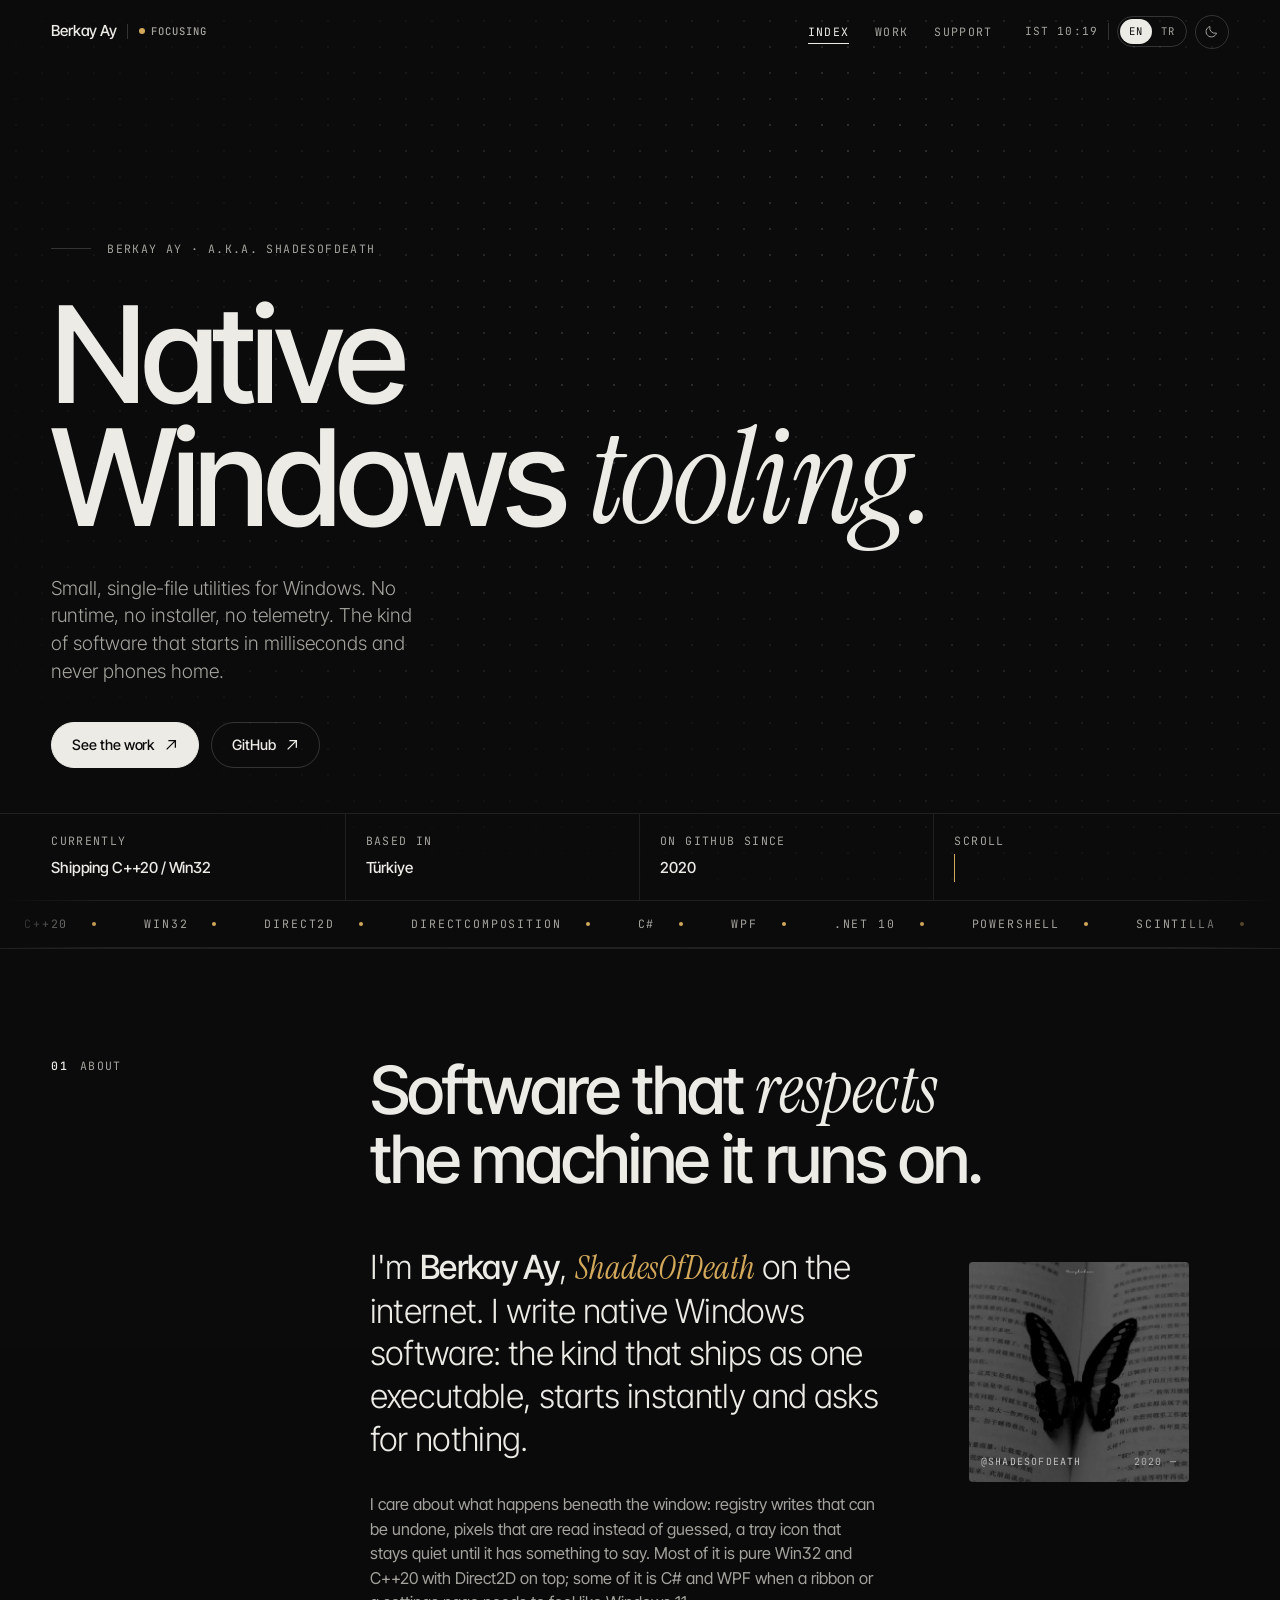
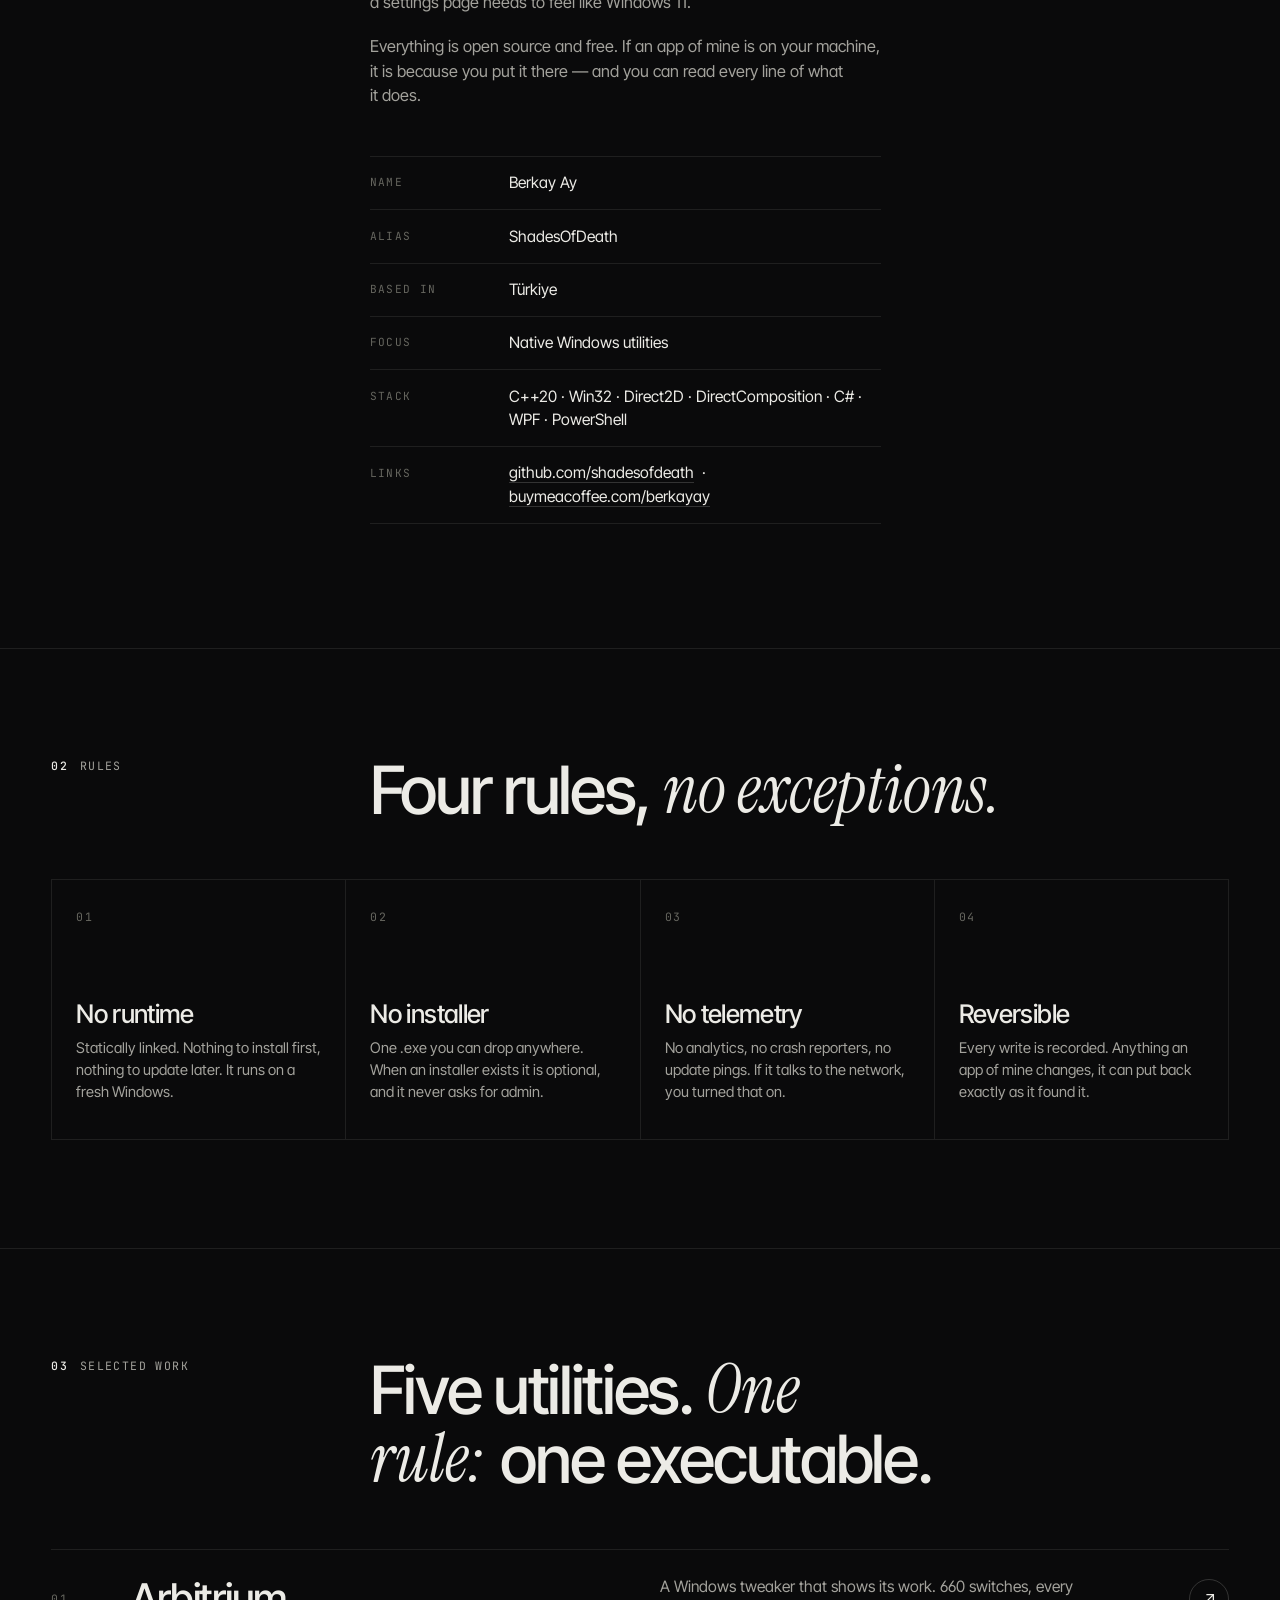
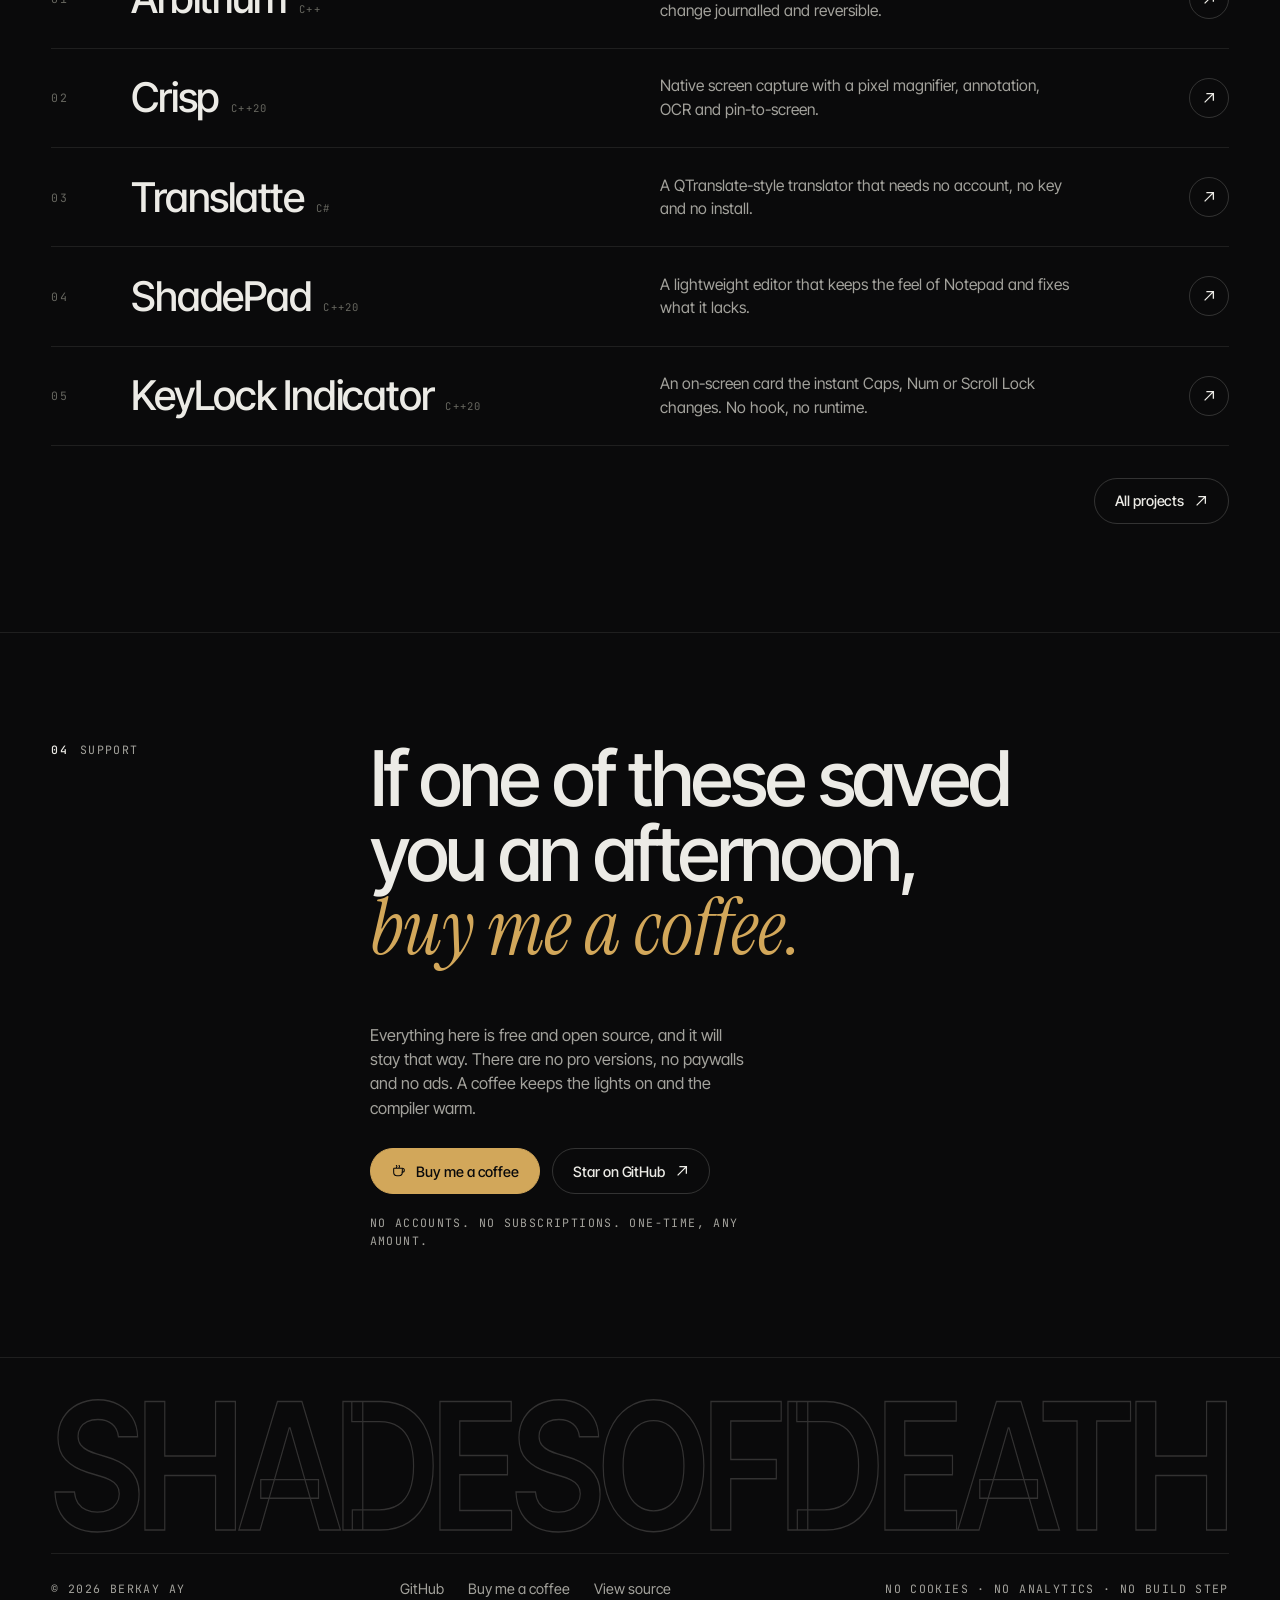
==== index.html @ 7066e46d "Add personal portfolio site Static, dependency-free site for Berkay Ay (ShadesOfDeath): landing page" ====
<!doctype html>
<html lang="en">
<head>
  <meta charset="utf-8">
  <meta name="viewport" content="width=device-width, initial-scale=1">
  <title>Berkay Ay — Native Windows tooling</title>
  <meta name="description" content="Berkay Ay (ShadesOfDeath) builds small, single-file native Windows utilities. No runtime, no installer, no telemetry.">
  <meta name="author" content="Berkay Ay">
  <meta name="theme-color" content="#0a0a0b">
  <meta property="og:type" content="website">
  <meta property="og:title" content="Berkay Ay — Native Windows tooling">
  <meta property="og:description" content="Small, single-file utilities for Windows. No runtime, no installer, no telemetry.">
  <meta property="og:image" content="assets/img/berkay.webp">
  <link rel="icon" href="assets/favicon.svg" type="image/svg+xml">
  <script>
    (function () {
      try {
        var t = localStorage.getItem("theme"); if (t) document.documentElement.setAttribute("data-theme", t);
        var l = localStorage.getItem("lang");
        if (!l) l = ((navigator.language || "").toLowerCase().indexOf("tr") === 0) ? "tr" : "en";
        document.documentElement.lang = l;
      } catch (e) {}
    })();
  </script>
  <link rel="preconnect" href="https://fonts.googleapis.com">
  <link rel="preconnect" href="https://fonts.gstatic.com" crossorigin>
  <link href="https://fonts.googleapis.com/css2?family=Inter+Tight:wght@300;400;500;600&family=Instrument+Serif:ital@0;1&family=JetBrains+Mono:wght@400;500&display=swap" rel="stylesheet">
  <link rel="stylesheet" href="assets/css/site.css">
</head>
<body data-page="index">
  <a class="skip" href="#main">Skip to content</a>

  <div class="cursor" id="cursor" aria-hidden="true"><span class="cursor__ring"><i></i></span><span class="cursor__dot"><i></i></span></div>

  <header class="nav">
    <a class="nav__brand" href="index.html" aria-label="Berkay Ay — index">
      <span>Berkay Ay</span>
      <span class="nav__status"><i></i><span data-i18n="nav.status">Focusing</span></span>
    </a>
    <nav class="nav__links" aria-label="Primary">
      <a href="index.html" aria-current="page" data-i18n="nav.index">Index</a>
      <a href="projects.html" data-i18n="nav.work">Work</a>
      <a href="#support" data-i18n="nav.support">Support</a>
    </nav>
    <div class="nav__tools">
      <span class="nav__clock" id="clock" aria-hidden="true">IST --:--</span>
      <div class="seg" role="group" aria-label="Language">
        <button type="button" data-lang="en" aria-pressed="true">EN</button>
        <button type="button" data-lang="tr" aria-pressed="false">TR</button>
      </div>
      <button type="button" class="icon-btn" data-theme-toggle data-i18n-label="nav.theme" aria-label="Toggle theme">
        <svg class="moon" viewBox="0 0 24 24" fill="none" stroke="currentColor" stroke-width="1.6" aria-hidden="true"><path d="M20 14.5A8.5 8.5 0 0 1 9.5 4a8.5 8.5 0 1 0 10.5 10.5Z"/></svg>
        <svg class="sun" viewBox="0 0 24 24" fill="none" stroke="currentColor" stroke-width="1.6" aria-hidden="true"><circle cx="12" cy="12" r="4"/><path d="M12 2v2M12 20v2M2 12h2M20 12h2M4.9 4.9l1.4 1.4M17.7 17.7l1.4 1.4M4.9 19.1l1.4-1.4M17.7 6.3l1.4-1.4"/></svg>
      </button>
      <button type="button" class="nav__burger" aria-expanded="false" aria-controls="menu" data-i18n-label="nav.menu" aria-label="Menu"><span></span></button>
    </div>
  </header>

  <div class="menu" id="menu">
    <a href="index.html"><small>01</small><span data-i18n="nav.index">Index</span></a>
    <a href="projects.html"><small>02</small><span data-i18n="nav.work">Work</span></a>
    <a href="#support"><small>03</small><span data-i18n="nav.support">Support</span></a>
    <div class="menu__foot">
      <a href="https://github.com/shadesofdeath" target="_blank" rel="noopener" data-i18n="menu.github">GitHub ↗</a>
      <a href="https://buymeacoffee.com/berkayay" target="_blank" rel="noopener" data-i18n="menu.coffee">Buy me a coffee ↗</a>
    </div>
  </div>

  <main id="main">
    <!-- ============ HERO ============ -->
    <section class="hero">
      <div class="hero__field"><canvas id="field"></canvas></div>
      <div class="hero__body container">
        <p class="hero__kicker mono reveal" data-i18n="hero.kicker">Berkay Ay · a.k.a. ShadesOfDeath</p>
        <h1 data-split data-i18n="hero.title">Native Windows <em>tooling.</em></h1>
        <p class="hero__sub reveal" style="--d:.35s" data-i18n="hero.sub">Small, single-file utilities for Windows. No runtime, no installer, no telemetry. The kind of software that starts in milliseconds and never phones home.</p>
        <div class="hero__cta reveal" style="--d:.5s">
          <a class="btn btn--solid" href="projects.html"><span data-i18n="hero.cta.work">See the work</span><svg viewBox="0 0 16 16" fill="none" stroke="currentColor" stroke-width="1.5" aria-hidden="true"><path d="M3 13 13 3M5 3h8v8"/></svg></a>
          <a class="btn" href="https://github.com/shadesofdeath" target="_blank" rel="noopener"><span data-i18n="hero.cta.github">GitHub</span><svg viewBox="0 0 16 16" fill="none" stroke="currentColor" stroke-width="1.5" aria-hidden="true"><path d="M3 13 13 3M5 3h8v8"/></svg></a>
        </div>
      </div>
      <div class="hero__foot container reveal" style="--d:.7s">
        <div><span class="mono" data-i18n="hero.foot.1.k">Currently</span><strong data-i18n="hero.foot.1.v">Shipping C++20 / Win32</strong></div>
        <div><span class="mono" data-i18n="hero.foot.2.k">Based in</span><strong data-i18n="hero.foot.2.v">Türkiye</strong></div>
        <div><span class="mono" data-i18n="hero.foot.3.k">On GitHub since</span><strong data-i18n="hero.foot.3.v">2020</strong></div>
        <div><span class="mono" data-i18n="hero.foot.4.k">Scroll</span><span class="hero__scroll"><i></i></span></div>
      </div>
    </section>

    <!-- ============ MARQUEE ============ -->
    <div class="marquee" aria-hidden="true">
      <div class="marquee__track">
        <span>C++20</span><span>Win32</span><span>Direct2D</span><span>DirectComposition</span><span>C#</span><span>WPF</span><span>.NET 10</span><span>PowerShell</span><span>Scintilla</span><span>Qt 6</span><span>Single .exe</span><span>No telemetry</span>
        <span>C++20</span><span>Win32</span><span>Direct2D</span><span>DirectComposition</span><span>C#</span><span>WPF</span><span>.NET 10</span><span>PowerShell</span><span>Scintilla</span><span>Qt 6</span><span>Single .exe</span><span>No telemetry</span>
      </div>
    </div>

    <!-- ============ ABOUT ============ -->
    <section class="section container" id="about">
      <div class="section__head">
        <p class="section__index mono reveal"><b>01</b> <span data-i18n="about.index">About</span></p>
        <h2 class="section__title" data-split data-i18n="about.title">Software that <em>respects</em> the machine it runs on.</h2>
      </div>
      <div class="grid">
        <div class="sticky"></div>
        <div class="about__body">
          <div class="about__text">
            <p class="lede reveal" data-i18n="about.lede">I'm <strong>Berkay Ay</strong>, <em>ShadesOfDeath</em> on the internet. I write native Windows software: the kind that ships as one executable, starts instantly and asks for nothing.</p>
            <p class="reveal" style="--d:.1s" data-i18n="about.p1">I care about what happens beneath the window: registry writes that can be undone, pixels that are read instead of guessed, a tray icon that stays quiet until it has something to say. Most of it is pure Win32 and C++20 with Direct2D on top; some of it is C# and WPF when a ribbon or a settings page needs to feel like Windows 11.</p>
            <p class="reveal" style="--d:.2s" data-i18n="about.p2">Everything is open source and free. If an app of mine is on your machine, it is because you put it there — and you can read every line of what it does.</p>
            <dl class="spec reveal" style="--d:.3s">
              <div><dt data-i18n="spec.name">Name</dt><dd>Berkay Ay</dd></div>
              <div><dt data-i18n="spec.alias">Alias</dt><dd>ShadesOfDeath</dd></div>
              <div><dt data-i18n="spec.base">Based in</dt><dd data-i18n="spec.base.v">Türkiye</dd></div>
              <div><dt data-i18n="spec.focus">Focus</dt><dd data-i18n="spec.focus.v">Native Windows utilities</dd></div>
              <div><dt data-i18n="spec.stack">Stack</dt><dd data-i18n="spec.stack.v">C++20 · Win32 · Direct2D · DirectComposition · C# · WPF · PowerShell</dd></div>
              <div><dt data-i18n="spec.links">Links</dt><dd><a href="https://github.com/shadesofdeath" target="_blank" rel="noopener">github.com/shadesofdeath</a> &nbsp;·&nbsp; <a href="https://buymeacoffee.com/berkayay" target="_blank" rel="noopener">buymeacoffee.com/berkayay</a></dd></div>
            </dl>
          </div>
          <figure class="portrait reveal" style="--d:.15s">
            <img src="assets/img/berkay.webp" alt="Berkay Ay" width="460" height="460" loading="lazy" decoding="async">
            <figcaption><span data-i18n="about.caption">@shadesofdeath</span><span>2020 —</span></figcaption>
          </figure>
        </div>
      </div>
    </section>

    <!-- ============ RULES ============ -->
    <section class="section container" id="rules">
      <div class="section__head">
        <p class="section__index mono reveal"><b>02</b> <span data-i18n="rules.index">Rules</span></p>
        <h2 class="section__title" data-split data-i18n="rules.title">Four rules, <em>no exceptions.</em></h2>
      </div>
      <div class="rules">
        <div class="rule reveal" style="--d:0s"><span class="rule__n">01</span><div><h3 data-i18n="rules.1.h">No runtime</h3><p data-i18n="rules.1.p">Statically linked. Nothing to install first, nothing to update later. It runs on a fresh Windows.</p></div></div>
        <div class="rule reveal" style="--d:.08s"><span class="rule__n">02</span><div><h3 data-i18n="rules.2.h">No installer</h3><p data-i18n="rules.2.p">One .exe you can drop anywhere. When an installer exists it is optional, and it never asks for admin.</p></div></div>
        <div class="rule reveal" style="--d:.16s"><span class="rule__n">03</span><div><h3 data-i18n="rules.3.h">No telemetry</h3><p data-i18n="rules.3.p">No analytics, no crash reporters, no update pings. If it talks to the network, you turned that on.</p></div></div>
        <div class="rule reveal" style="--d:.24s"><span class="rule__n">04</span><div><h3 data-i18n="rules.4.h">Reversible</h3><p data-i18n="rules.4.p">Every write is recorded. Anything an app of mine changes, it can put back exactly as it found it.</p></div></div>
      </div>
    </section>

    <!-- ============ WORK ============ -->
    <section class="section container" id="work">
      <div class="section__head">
        <p class="section__index mono reveal"><b>03</b> <span data-i18n="work.index">Selected work</span></p>
        <h2 class="section__title" data-split data-i18n="work.title">Five utilities. <em>One rule:</em> one executable.</h2>
      </div>
      <div class="work-list" id="work-list">
        <noscript>
          <a class="work-row" href="https://github.com/shadesofdeath/Arbitrium"><span class="work-row__n">01</span><span class="work-row__name">Arbitrium</span><span class="work-row__desc">A Windows tweaker that shows its work.</span></a>
          <a class="work-row" href="https://github.com/shadesofdeath/Crisp"><span class="work-row__n">02</span><span class="work-row__name">Crisp</span><span class="work-row__desc">Native screen capture with annotation and OCR.</span></a>
          <a class="work-row" href="https://github.com/shadesofdeath/Translatte"><span class="work-row__n">03</span><span class="work-row__name">Translatte</span><span class="work-row__desc">Translate anything, no API keys.</span></a>
          <a class="work-row" href="https://github.com/shadesofdeath/ShadePad"><span class="work-row__n">04</span><span class="work-row__name">ShadePad</span><span class="work-row__desc">Notepad, with the gaps filled in.</span></a>
          <a class="work-row" href="https://github.com/shadesofdeath/KeyLockIndicator"><span class="work-row__n">05</span><span class="work-row__name">KeyLock Indicator</span><span class="work-row__desc">Know your lock keys without looking down.</span></a>
        </noscript>
      </div>
      <div class="work-list__foot reveal">
        <a class="btn" href="projects.html"><span data-i18n="work.all">All projects</span><svg viewBox="0 0 16 16" fill="none" stroke="currentColor" stroke-width="1.5" aria-hidden="true"><path d="M3 13 13 3M5 3h8v8"/></svg></a>
      </div>
    </section>

    <!-- ============ SUPPORT ============ -->
    <section class="section container support" id="support">
      <div class="section__head">
        <p class="section__index mono reveal"><b>04</b> <span data-i18n="support.index">Support</span></p>
        <h2 class="support__title" data-split data-i18n="support.title">If one of these saved you an afternoon, <em>buy me a coffee.</em></h2>
      </div>
      <div class="grid">
        <div class="sticky"></div>
        <div class="support__body">
          <div>
            <p class="support__text reveal" data-i18n="support.text">Everything here is free and open source, and it will stay that way. There are no pro versions, no paywalls and no ads. A coffee keeps the lights on and the compiler warm.</p>
            <div class="support__cta reveal" style="--d:.1s">
              <a class="btn btn--accent" href="https://buymeacoffee.com/berkayay" target="_blank" rel="noopener">
                <svg viewBox="0 0 24 24" fill="none" stroke="currentColor" stroke-width="1.6" aria-hidden="true" style="width:16px;height:16px"><path d="M4 8h13a3 3 0 0 1 0 6h-1"/><path d="M4 8v6a5 5 0 0 0 5 5h3a5 5 0 0 0 5-5V8"/><path d="M8 3c0 1 .8 1.2.8 2.2S8 6.5 8 7.5M12 3c0 1 .8 1.2.8 2.2S12 6.5 12 7.5"/></svg>
                <span data-i18n="support.cta">Buy me a coffee</span>
              </a>
              <a class="btn" href="https://github.com/shadesofdeath" target="_blank" rel="noopener"><span data-i18n="support.star">Star on GitHub</span><svg viewBox="0 0 16 16" fill="none" stroke="currentColor" stroke-width="1.5" aria-hidden="true"><path d="M3 13 13 3M5 3h8v8"/></svg></a>
            </div>
            <p class="support__note mono reveal" style="--d:.2s" data-i18n="support.note">No accounts. No subscriptions. One-time, any amount.</p>
          </div>
        </div>
      </div>
    </section>
  </main>

  <footer class="footer container">
    <svg class="footer__mark" viewBox="0 0 1000 118" aria-hidden="true" focusable="false"><text x="0" y="112" textLength="1000" lengthAdjust="spacingAndGlyphs">SHADESOFDEATH</text></svg>
    <div class="footer__row">
      <span class="mono" data-i18n="footer.rights">© 2026 Berkay Ay</span>
      <div class="footer__links">
        <a href="https://github.com/shadesofdeath" target="_blank" rel="noopener" data-i18n="footer.github">GitHub</a>
        <a href="https://buymeacoffee.com/berkayay" target="_blank" rel="noopener" data-i18n="footer.coffee">Buy me a coffee</a>
        <a href="https://github.com/shadesofdeath/berkaycloud" target="_blank" rel="noopener" data-i18n="footer.source">View source</a>
      </div>
      <span class="mono" data-i18n="footer.note">No cookies · No analytics · No build step</span>
    </div>
  </footer>

  <script src="assets/js/data.js"></script>
  <script src="assets/js/site.js"></script>
</body>
</html>
---- assets/css/site.css ----
/* ------------------------------------------------------------------
   berkay.cloud — design system
   No framework. No build step. One stylesheet.
   ------------------------------------------------------------------ */

:root {
  --bg: #0a0a0b;
  --bg-2: #101012;
  --bg-3: #161618;
  --ink: #ecebe6;
  --ink-2: #a3a29c;
  --ink-3: #66665f;
  --line: rgba(236, 235, 230, 0.09);
  --line-2: rgba(236, 235, 230, 0.18);
  --accent: #d2a75a;
  --accent-ink: #0a0a0b;
  --glow: rgba(210, 167, 90, 0.16);
  --dot: 236, 235, 230;

  --font-sans: "Inter Tight", "Inter", system-ui, -apple-system, "Segoe UI", sans-serif;
  --font-serif: "Instrument Serif", "Iowan Old Style", Georgia, serif;
  --font-mono: "JetBrains Mono", ui-monospace, "Cascadia Mono", "SF Mono", Menlo, monospace;

  --gutter: clamp(1.25rem, 4vw, 4.5rem);
  --max: 1680px;
  --nav-h: 64px;

  --ease-out: cubic-bezier(0.16, 1, 0.3, 1);
  --ease-in-out: cubic-bezier(0.65, 0, 0.35, 1);
  --dur: 0.9s;

  color-scheme: dark;
}

html[data-theme="light"] {
  --bg: #f1efe9;
  --bg-2: #e9e6df;
  --bg-3: #dfdbd2;
  --ink: #141413;
  --ink-2: #5d5c57;
  --ink-3: #8f8e87;
  --line: rgba(20, 20, 19, 0.1);
  --line-2: rgba(20, 20, 19, 0.22);
  --accent: #a6782a;
  --accent-ink: #f1efe9;
  --glow: rgba(166, 120, 42, 0.14);
  --dot: 20, 20, 19;
  color-scheme: light;
}

/* ---------- reset ---------- */
*, *::before, *::after { box-sizing: border-box; }
html { -webkit-text-size-adjust: 100%; scroll-behavior: smooth; }
body {
  margin: 0;
  background: var(--bg);
  color: var(--ink);
  font-family: var(--font-sans);
  font-size: 1rem;
  line-height: 1.5;
  font-feature-settings: "ss01", "cv11";
  -webkit-font-smoothing: antialiased;
  -moz-osx-font-smoothing: grayscale;
  overflow-x: hidden;
  transition: background-color .5s var(--ease-out), color .5s var(--ease-out);
}
img, svg, canvas { display: block; max-width: 100%; }
a { color: inherit; text-decoration: none; }
button { font: inherit; color: inherit; background: none; border: 0; padding: 0; cursor: pointer; }
h1, h2, h3, p { margin: 0; }
ul { margin: 0; padding: 0; list-style: none; }
em { font-family: var(--font-serif); font-style: italic; font-weight: 400; letter-spacing: 0; }
::selection { background: var(--accent); color: var(--accent-ink); }

:focus-visible { outline: 2px solid var(--accent); outline-offset: 4px; border-radius: 2px; }

.skip {
  position: fixed; top: 8px; left: 8px; z-index: 100;
  padding: .5rem .75rem; background: var(--ink); color: var(--bg);
  transform: translateY(-200%); transition: transform .2s;
  font-family: var(--font-mono); font-size: .75rem;
}
.skip:focus { transform: none; }

/* ---------- utilities ---------- */
.container { padding-inline: var(--gutter); max-width: var(--max); margin-inline: auto; }
.mono {
  font-family: var(--font-mono);
  font-size: .72rem;
  letter-spacing: .12em;
  text-transform: uppercase;
  color: var(--ink-2);
  font-feature-settings: normal;
}
.accent { color: var(--accent); }
.hide { display: none !important; }

/* ---------- grain + cursor + page transition ---------- */
body::after {
  content: "";
  position: fixed; inset: -50%; z-index: 90;
  pointer-events: none;
  background-image: url("data:image/svg+xml,%3Csvg xmlns='http://www.w3.org/2000/svg' width='240' height='240'%3E%3Cfilter id='n'%3E%3CfeTurbulence type='fractalNoise' baseFrequency='.9' numOctaves='2' stitchTiles='stitch'/%3E%3CfeColorMatrix values='0 0 0 0 1 0 0 0 0 1 0 0 0 0 1 0 0 0 .5 0'/%3E%3C/filter%3E%3Crect width='100%25' height='100%25' filter='url(%23n)'/%3E%3C/svg%3E");
  opacity: .045;
  mix-blend-mode: overlay;
  animation: grain 1.2s steps(6) infinite;
}
html[data-theme="light"] body::after { opacity: .07; }
@keyframes grain {
  0% { transform: translate(0, 0); }
  20% { transform: translate(-4%, 3%); }
  40% { transform: translate(3%, -5%); }
  60% { transform: translate(-2%, -2%); }
  80% { transform: translate(5%, 4%); }
  100% { transform: translate(0, 0); }
}

.cursor { display: none; }
@media (pointer: fine) {
  html.has-cursor, html.has-cursor a, html.has-cursor button { cursor: none; }
  .cursor {
    display: block;
    position: fixed; top: 0; left: 0; z-index: 200;
    pointer-events: none;
    will-change: transform;
  }
  .cursor__dot, .cursor__ring { position: absolute; top: 0; left: 0; will-change: transform; }
  .cursor__dot i {
    display: block; width: 6px; height: 6px; margin: -3px 0 0 -3px; border-radius: 50%;
    background: var(--ink);
    transition: transform .25s var(--ease-out), opacity .25s;
  }
  .cursor__ring i {
    display: block; width: 36px; height: 36px; margin: -18px 0 0 -18px; border-radius: 50%;
    border: 1px solid var(--ink);
    opacity: .5;
    transition: transform .35s var(--ease-out), opacity .35s, border-color .35s, background-color .35s;
  }
  html.cursor-link .cursor__ring i {
    transform: scale(1.6);
    opacity: 1; border-color: var(--accent);
    background: var(--glow);
  }
  html.cursor-link .cursor__dot i { transform: scale(0); }
  html.cursor-hidden .cursor__dot i, html.cursor-hidden .cursor__ring i { opacity: 0; }
}

@view-transition { navigation: auto; }
::view-transition-old(root) { animation: vt-out .35s var(--ease-in-out) both; }
::view-transition-new(root) { animation: vt-in .55s var(--ease-out) both; }
@keyframes vt-out { to { opacity: 0; transform: translateY(-8px); } }
@keyframes vt-in { from { opacity: 0; transform: translateY(12px); } }

/* ---------- nav ---------- */
.nav {
  position: fixed; top: 0; left: 0; right: 0; z-index: 80;
  height: var(--nav-h);
  display: flex; align-items: center;
  padding-inline: var(--gutter);
  gap: 1rem;
  transition: background-color .4s, border-color .4s, backdrop-filter .4s;
  border-bottom: 1px solid transparent;
}
.nav.is-scrolled {
  background: color-mix(in srgb, var(--bg) 78%, transparent);
  -webkit-backdrop-filter: blur(14px) saturate(140%);
  backdrop-filter: blur(14px) saturate(140%);
  border-bottom-color: var(--line);
}
.nav__brand {
  display: inline-flex; align-items: center; gap: .65rem;
  font-weight: 500; letter-spacing: -0.01em;
  font-size: .95rem;
}
.nav__status {
  display: inline-flex; align-items: center; gap: .4rem;
  font-family: var(--font-mono); font-size: .66rem; letter-spacing: .1em; text-transform: uppercase;
  color: var(--ink-2);
  padding-left: .65rem; border-left: 1px solid var(--line-2);
}
.nav__status i {
  width: 6px; height: 6px; border-radius: 50%; background: var(--accent);
  box-shadow: 0 0 0 0 var(--glow);
  animation: pulse 2.4s ease-out infinite;
}
@keyframes pulse {
  0% { box-shadow: 0 0 0 0 rgba(210,167,90,.55); }
  70% { box-shadow: 0 0 0 9px rgba(210,167,90,0); }
  100% { box-shadow: 0 0 0 0 rgba(210,167,90,0); }
}
.nav__links {
  margin-left: auto;
  display: flex; gap: 1.6rem;
}
.nav__links a {
  position: relative;
  font-family: var(--font-mono); font-size: .72rem; letter-spacing: .12em; text-transform: uppercase;
  color: var(--ink-2);
  transition: color .3s;
  padding-block: .25rem;
}
.nav__links a::after {
  content: ""; position: absolute; left: 0; right: 100%; bottom: 0;
  height: 1px; background: var(--ink);
  transition: right .5s var(--ease-out);
}
.nav__links a:hover, .nav__links a[aria-current="page"] { color: var(--ink); }
.nav__links a:hover::after, .nav__links a[aria-current="page"]::after { right: 0; }
.nav__tools { display: flex; align-items: center; gap: .5rem; margin-left: 1rem; }
.nav__clock {
  font-family: var(--font-mono); font-size: .7rem; letter-spacing: .1em; color: var(--ink-2);
  font-variant-numeric: tabular-nums;
  padding-right: .65rem; border-right: 1px solid var(--line-2);
  min-width: 8.5ch;
}
.seg {
  display: inline-flex; border: 1px solid var(--line-2); border-radius: 999px; padding: 2px;
}
.seg button {
  font-family: var(--font-mono); font-size: .66rem; letter-spacing: .1em;
  padding: .3rem .55rem; border-radius: 999px; color: var(--ink-2);
  transition: background-color .3s, color .3s;
}
.seg button[aria-pressed="true"] { background: var(--ink); color: var(--bg); }
.icon-btn {
  width: 34px; height: 34px; border-radius: 50%;
  display: grid; place-items: center;
  border: 1px solid var(--line-2); color: var(--ink-2);
  transition: color .3s, border-color .3s, transform .4s var(--ease-out);
}
.icon-btn:hover { color: var(--ink); border-color: var(--ink); transform: rotate(-20deg); }
.icon-btn svg { width: 15px; height: 15px; }
.icon-btn .sun { display: none; }
html[data-theme="light"] .icon-btn .sun { display: block; }
html[data-theme="light"] .icon-btn .moon { display: none; }

.nav__burger { display: none; }

/* mobile menu */
.menu {
  position: fixed; inset: 0; z-index: 85;
  background: var(--bg);
  display: grid; align-content: center;
  padding: var(--gutter);
  gap: 1rem;
  transform: translateY(-100%);
  transition: transform .6s var(--ease-in-out);
}
.menu.is-open { transform: none; }
.menu a {
  font-size: clamp(2.6rem, 11vw, 4.5rem); line-height: 1; letter-spacing: -0.03em; font-weight: 500;
  display: flex; align-items: baseline; gap: 1rem;
  border-bottom: 1px solid var(--line); padding-block: .6rem;
}
.menu a small { font-family: var(--font-mono); font-size: .7rem; letter-spacing: .12em; color: var(--ink-3); }
.menu__foot { margin-top: 2rem; display: flex; gap: 1.5rem; flex-wrap: wrap; }
.menu__foot a { font-size: .9rem; border: 0; padding: 0; }

@media (max-width: 860px) {
  .nav__links, .nav__clock { display: none; }
  .nav__status { display: none; }
  .nav__burger {
    display: grid; place-items: center;
    width: 34px; height: 34px; border-radius: 50%; border: 1px solid var(--line-2);
  }
  .nav__burger span { display: block; width: 14px; height: 1px; background: var(--ink); position: relative; }
  .nav__burger span::before, .nav__burger span::after {
    content: ""; position: absolute; left: 0; width: 100%; height: 1px; background: var(--ink);
    transition: transform .3s;
  }
  .nav__burger span::before { top: -4px; }
  .nav__burger span::after { top: 4px; }
  html.menu-open .nav__burger span { background: transparent; }
  html.menu-open .nav__burger span::before { transform: translateY(4px) rotate(45deg); }
  html.menu-open .nav__burger span::after { transform: translateY(-4px) rotate(-45deg); }
}

/* ---------- hero ---------- */
.hero {
  position: relative;
  min-height: 100svh;
  display: grid;
  grid-template-columns: minmax(0, 1fr);
  grid-template-rows: 1fr auto;
  padding-top: var(--nav-h);
  overflow: hidden;
}
.hero__field {
  position: absolute; inset: 0; z-index: 0;
  pointer-events: none;
  mask-image: radial-gradient(120% 90% at 70% 40%, #000 30%, transparent 75%);
  -webkit-mask-image: radial-gradient(120% 90% at 70% 40%, #000 30%, transparent 75%);
}
.hero__body {
  min-width: 0; width: 100%;
  position: relative; z-index: 1;
  display: grid; align-content: end;
  padding-block: clamp(3rem, 8vh, 6rem) clamp(2rem, 5vh, 3.5rem);
}
.hero__kicker {
  display: flex; align-items: center; gap: 1rem; margin-bottom: clamp(1.5rem, 4vh, 3rem);
}
.hero__kicker::before { content: ""; width: 2.5rem; height: 1px; background: var(--line-2); }
.hero h1 {
  font-size: clamp(3.6rem, 10.5vw, 10.5rem);
  line-height: .92;
  letter-spacing: -0.04em;
  font-weight: 500;
  max-width: 12ch;
  text-wrap: balance;
}
.hero h1 em { font-weight: 400; letter-spacing: -0.02em; }
.hero__sub {
  margin-top: clamp(1.5rem, 3.5vh, 2.5rem);
  max-width: min(34ch, 100%);
  font-size: clamp(1.05rem, 1.5vw, 1.35rem);
  line-height: 1.45;
  color: var(--ink-2);
  font-weight: 300;
  text-wrap: pretty;
}
.hero__cta { margin-top: clamp(1.75rem, 4vh, 3rem); display: flex; gap: .75rem; flex-wrap: wrap; }
.hero__foot {
  min-width: 0; width: 100%;
  position: relative; z-index: 1;
  border-top: 1px solid var(--line);
  display: grid; grid-template-columns: repeat(auto-fit, minmax(160px, 1fr));
  gap: 0;
}
.hero__foot > div {
  padding: 1.1rem 0;
  display: grid; gap: .35rem;
  border-right: 1px solid var(--line);
  padding-inline: 1.25rem;
}
.hero__foot > div:first-child { padding-left: 0; }
.hero__foot > div:last-child { border-right: 0; }
.hero__foot strong { font-weight: 500; font-size: .95rem; letter-spacing: -0.01em; }
.hero__scroll {
  display: inline-flex; align-items: center; gap: .6rem;
}
.hero__scroll i {
  width: 1px; height: 28px; background: var(--ink-2); position: relative; overflow: hidden;
}
.hero__scroll i::after {
  content: ""; position: absolute; inset: 0; background: var(--accent);
  animation: drip 1.8s var(--ease-in-out) infinite;
}
@keyframes drip {
  0% { transform: translateY(-100%); }
  60%, 100% { transform: translateY(100%); }
}

/* buttons */
.btn {
  display: inline-flex; align-items: center; gap: .6rem;
  height: 46px; padding: 0 1.25rem;
  border-radius: 999px;
  border: 1px solid var(--line-2);
  font-size: .9rem; font-weight: 500; letter-spacing: -0.005em;
  position: relative; overflow: hidden; isolation: isolate;
  transition: color .4s var(--ease-out), border-color .4s;
}
.btn::before {
  content: ""; position: absolute; inset: 0; z-index: -1;
  background: var(--ink);
  transform: translateY(101%);
  transition: transform .5s var(--ease-out);
  border-radius: inherit;
}
.btn:hover { color: var(--bg); border-color: var(--ink); }
.btn:hover::before { transform: none; }
.btn svg { width: 14px; height: 14px; transition: transform .4s var(--ease-out); }
.btn:hover svg { transform: translate(2px, -2px); }
.btn--solid { background: var(--ink); color: var(--bg); border-color: var(--ink); }
.btn--solid::before { background: var(--accent); }
.btn--solid:hover { color: var(--accent-ink); border-color: var(--accent); }
.btn--accent { background: var(--accent); color: var(--accent-ink); border-color: var(--accent); }
.btn--accent::before { background: var(--ink); }
.btn--accent:hover { color: var(--bg); border-color: var(--ink); }

/* ---------- marquee ---------- */
.marquee {
  border-block: 1px solid var(--line);
  overflow: hidden;
  padding-block: .9rem;
  -webkit-mask-image: linear-gradient(90deg, transparent, #000 8%, #000 92%, transparent);
  mask-image: linear-gradient(90deg, transparent, #000 8%, #000 92%, transparent);
}
.marquee__track {
  display: flex; gap: 0; width: max-content;
  animation: marquee 48s linear infinite;
}
.marquee:hover .marquee__track { animation-play-state: paused; }
.marquee__track span {
  font-family: var(--font-mono); font-size: .72rem; letter-spacing: .16em; text-transform: uppercase;
  color: var(--ink-2); white-space: nowrap; padding-inline: 1.5rem;
  display: inline-flex; align-items: center; gap: 1.5rem;
}
.marquee__track span::after { content: ""; width: 4px; height: 4px; background: var(--accent); border-radius: 50%; }
@keyframes marquee { to { transform: translateX(-50%); } }

/* ---------- sections ---------- */
.section {
  padding-block: clamp(5rem, 12vh, 9rem);
  border-top: 1px solid var(--line);
}
.section__head {
  display: grid; grid-template-columns: minmax(0, 3fr) minmax(0, 9fr); gap: 2rem;
  margin-bottom: clamp(2.5rem, 6vh, 4.5rem);
}
.section__index { display: flex; align-items: baseline; gap: .75rem; }
.section__index b { font-weight: 500; color: var(--ink); }
.section__title {
  font-size: clamp(2.2rem, 5.2vw, 4.6rem);
  line-height: 1;
  letter-spacing: -0.035em;
  font-weight: 500;
  text-wrap: balance;
}
.section__title em { font-weight: 400; }
.grid { display: grid; grid-template-columns: minmax(0, 3fr) minmax(0, 9fr); gap: 2rem; }
.sticky { position: sticky; top: calc(var(--nav-h) + 1.5rem); align-self: start; }

@media (max-width: 860px) {
  .section__head, .grid { grid-template-columns: 1fr; gap: 1.25rem; }
  .sticky { position: static; }
}

/* about */
.lede {
  font-size: clamp(1.45rem, 2.6vw, 2.35rem);
  line-height: 1.28;
  letter-spacing: -0.02em;
  font-weight: 300;
  max-width: 28ch;
  text-wrap: pretty;
}
.lede strong { font-weight: 500; }
.lede em { color: var(--accent); }
.about__body { display: grid; grid-template-columns: minmax(0, 1fr) minmax(220px, 300px); gap: 3rem; align-items: start; }
.about__text p + p { margin-top: 1.25rem; }
.about__text > p:not(.lede) { color: var(--ink-2); max-width: 58ch; font-size: 1.02rem; text-wrap: pretty; }
.about__text .lede { margin-bottom: 2rem; }
.portrait {
  position: relative; aspect-ratio: 1; overflow: hidden; border-radius: 4px;
  background: var(--bg-3);
}
.portrait img {
  width: 100%; height: 100%; object-fit: cover;
  filter: grayscale(1) contrast(1.08);
  transform: scale(1.02);
  transition: filter .9s var(--ease-out), transform 1.4s var(--ease-out);
}
.portrait:hover img { filter: none; transform: scale(1.06); }
.portrait figcaption {
  position: absolute; left: .75rem; bottom: .75rem; right: .75rem;
  display: flex; justify-content: space-between;
  font-family: var(--font-mono); font-size: .62rem; letter-spacing: .12em; text-transform: uppercase;
  color: #fff; mix-blend-mode: difference;
}
.spec { margin-top: 3rem; border-top: 1px solid var(--line); }
.spec div {
  display: grid; grid-template-columns: minmax(120px, 1fr) minmax(0, 3fr); gap: 1rem;
  padding: .9rem 0; border-bottom: 1px solid var(--line);
  transition: padding-left .5s var(--ease-out);
}
.spec div:hover { padding-left: .5rem; }
.spec dt { font-family: var(--font-mono); font-size: .7rem; letter-spacing: .12em; text-transform: uppercase; color: var(--ink-3); margin: 0; padding-top: .2rem; }
.spec dd { margin: 0; font-size: .98rem; }
.spec dd a { border-bottom: 1px solid var(--line-2); transition: border-color .3s, color .3s; }
.spec dd a:hover { border-color: var(--accent); color: var(--accent); }
@media (max-width: 860px) {
  .about__body { grid-template-columns: 1fr; }
  .portrait { max-width: 320px; }
}

/* rules */
.rules { display: grid; grid-template-columns: repeat(4, 1fr); border-top: 1px solid var(--line); border-left: 1px solid var(--line); }
.rule {
  position: relative;
  padding: 1.75rem 1.5rem 2.25rem;
  border-right: 1px solid var(--line); border-bottom: 1px solid var(--line);
  display: grid; gap: 3.5rem; align-content: space-between;
  min-height: 260px;
  overflow: hidden;
}
.rule::before {
  content: ""; position: absolute; left: 0; top: 0; bottom: 0; width: 2px; background: var(--accent);
  transform: scaleY(0); transform-origin: top;
  transition: transform .6s var(--ease-out);
}
.rule:hover::before { transform: none; }
.rule::after {
  content: ""; position: absolute; inset: 0; z-index: -1;
  background: radial-gradient(60% 60% at 0% 0%, var(--glow), transparent 70%);
  opacity: 0; transition: opacity .6s;
}
.rule:hover::after { opacity: 1; }
.rule__n { font-family: var(--font-mono); font-size: .72rem; letter-spacing: .12em; color: var(--ink-3); }
.rule h3 { font-size: clamp(1.4rem, 2vw, 1.85rem); letter-spacing: -0.025em; font-weight: 500; line-height: 1.05; margin-bottom: .6rem; }
.rule p { color: var(--ink-2); font-size: .92rem; line-height: 1.5; text-wrap: pretty; }
@media (max-width: 1000px) { .rules { grid-template-columns: repeat(2, 1fr); } }
@media (max-width: 520px) { .rules { grid-template-columns: 1fr; } .rule { min-height: 0; gap: 2rem; } }

/* work list (index) */
.work-list { border-top: 1px solid var(--line); }
.work-row {
  display: grid;
  grid-template-columns: 3.5rem minmax(0, 5fr) minmax(0, 5fr) auto;
  align-items: center; gap: 1.5rem;
  padding: 1.6rem 0;
  border-bottom: 1px solid var(--line);
  position: relative;
  transition: padding-left .5s var(--ease-out);
}
.work-row:hover { padding-left: .75rem; }
.work-row::after {
  content: ""; position: absolute; left: 0; right: 0; bottom: -1px; height: 1px;
  background: var(--ink); transform: scaleX(0); transform-origin: left;
  transition: transform .7s var(--ease-out);
}
.work-row:hover::after { transform: none; }
.work-row__n { font-family: var(--font-mono); font-size: .72rem; letter-spacing: .12em; color: var(--ink-3); }
.work-row__name { font-size: clamp(1.6rem, 3.2vw, 2.8rem); letter-spacing: -0.03em; font-weight: 500; line-height: 1; display: flex; align-items: baseline; gap: .75rem; flex-wrap: wrap; }
.work-row__name small { font-family: var(--font-mono); font-size: .66rem; letter-spacing: .12em; text-transform: uppercase; color: var(--ink-3); font-weight: 400; }
.work-row__desc { color: var(--ink-2); font-size: .98rem; max-width: 46ch; text-wrap: pretty; }
.work-row__arrow { width: 40px; height: 40px; border-radius: 50%; border: 1px solid var(--line-2); display: grid; place-items: center; transition: background-color .4s, color .4s, border-color .4s, transform .5s var(--ease-out); }
.work-row__arrow svg { width: 14px; height: 14px; }
.work-row:hover .work-row__arrow { background: var(--ink); color: var(--bg); border-color: var(--ink); transform: rotate(45deg); }
.work-list__foot { display: flex; justify-content: flex-end; margin-top: 2rem; }

@media (max-width: 860px) {
  .work-row { grid-template-columns: 2.5rem minmax(0, 1fr) auto; }
  .work-row__desc { grid-column: 2 / 3; }
}

/* support */
.support { position: relative; overflow: hidden; }
.support__title {
  font-size: clamp(2.4rem, 6vw, 5.6rem); line-height: .98; letter-spacing: -0.04em; font-weight: 500;
  max-width: 16ch; text-wrap: balance;
}
.support__title em { font-weight: 400; color: var(--accent); }
.support__body { display: grid; grid-template-columns: minmax(0, 1fr) minmax(0, 1fr); gap: 3rem; align-items: end; }
.support__text { color: var(--ink-2); max-width: 44ch; font-size: 1.02rem; text-wrap: pretty; }
.support__cta { display: flex; gap: .75rem; flex-wrap: wrap; margin-top: 1.75rem; }
.support__note { margin-top: 1.25rem; }
@media (max-width: 860px) { .support__body { grid-template-columns: 1fr; gap: 2rem; } }

/* ---------- footer ---------- */
.footer { border-top: 1px solid var(--line); padding-top: 2.5rem; overflow: hidden; }
.footer__mark { width: 100%; height: auto; overflow: visible; margin-bottom: 1rem; }
.footer__mark text {
  font-family: var(--font-sans); font-weight: 600; font-size: 150px; letter-spacing: -0.04em;
  fill: transparent; stroke: var(--line-2); stroke-width: 1.2px; paint-order: stroke;
  transition: fill 1s var(--ease-out), stroke .6s;
}
.footer__mark:hover text { fill: var(--ink); stroke: var(--ink); }
.footer__row {
  display: flex; flex-wrap: wrap; gap: 1rem 2rem; align-items: center; justify-content: space-between;
  padding-block: 1.5rem; border-top: 1px solid var(--line);
}
.footer__links { display: flex; gap: 1.5rem; flex-wrap: wrap; }
.footer__links a { color: var(--ink-2); transition: color .3s; font-size: .9rem; }
.footer__links a:hover { color: var(--ink); }

/* ---------- reveal ---------- */
.reveal { opacity: 0; transform: translateY(28px); transition: opacity var(--dur) var(--ease-out), transform var(--dur) var(--ease-out); transition-delay: var(--d, 0s); }
.reveal.in { opacity: 1; transform: none; }
[data-split] .w { display: inline-block; overflow: hidden; vertical-align: top; padding: .12em .08em .16em .02em; margin: -.12em -.08em -.16em -.02em; }
[data-split] .w > span { display: inline-block; transform: translateY(110%); transition: transform 1.1s var(--ease-out); transition-delay: calc(var(--i) * 70ms); }
[data-split].in .w > span { transform: none; }

/* ---------- projects page ---------- */
.page-head {
  padding-top: calc(var(--nav-h) + clamp(4rem, 12vh, 8rem));
  padding-bottom: clamp(2.5rem, 7vh, 5rem);
  display: grid; grid-template-columns: minmax(0, 3fr) minmax(0, 9fr); gap: 1.5rem 2rem; align-items: end;
}
.page-head > :first-child { grid-column: 1 / -1; }
.page-head > :last-child { grid-column: 2 / -1; }
.page-head h1 {
  font-size: clamp(3.4rem, 11vw, 11rem); line-height: .88; letter-spacing: -0.045em; font-weight: 500;
  display: flex; align-items: flex-start; gap: .15em;
}
.page-head h1 sup { font-family: var(--font-mono); font-size: .16em; letter-spacing: .1em; color: var(--accent); font-weight: 400; margin-top: .55em; }
.page-head__sub { color: var(--ink-2); font-size: clamp(1.05rem, 1.5vw, 1.3rem); font-weight: 300; max-width: 40ch; margin-top: 1.5rem; text-wrap: pretty; }
@media (max-width: 860px) { .page-head { grid-template-columns: 1fr; } .page-head > :last-child { grid-column: 1; } }

.projects { border-top: 1px solid var(--line); }
.project {
  position: relative;
  display: grid;
  grid-template-columns: minmax(0, 2fr) minmax(0, 5fr) minmax(0, 4fr) auto;
  gap: 2rem;
  padding-block: clamp(2.5rem, 6vh, 4rem);
  border-bottom: 1px solid var(--line);
  align-items: start;
  transition: padding-left .5s var(--ease-out);
}
.project::before {
  content: ""; position: absolute; left: 0; top: 0; bottom: -1px; width: 2px; background: var(--accent);
  transform: scaleY(0); transform-origin: top; transition: transform .6s var(--ease-out);
}
.project:hover { padding-left: 1rem; }
.project:hover::before { transform: none; }
.project__meta { display: grid; gap: .5rem; padding-top: .6rem; }
.project__meta span { font-family: var(--font-mono); font-size: .68rem; letter-spacing: .12em; text-transform: uppercase; color: var(--ink-3); }
.project__meta span:first-child { color: var(--ink); font-size: .8rem; }
.project__meta span b { color: var(--ink-2); font-weight: 400; }
.project h2 {
  font-size: clamp(2.4rem, 5.4vw, 4.8rem); line-height: .95; letter-spacing: -0.04em; font-weight: 500;
}
.project__tag { font-family: var(--font-serif); font-style: italic; font-size: clamp(1.2rem, 2vw, 1.65rem); color: var(--accent); margin-top: .6rem; line-height: 1.2; }
.project__body { padding-top: .6rem; }
.project__desc { color: var(--ink-2); max-width: 40ch; font-size: 1.02rem; text-wrap: pretty; }
.project__stack { display: flex; gap: .4rem; flex-wrap: wrap; margin-top: 1rem; }
.project__links { display: flex; gap: .5rem; flex-wrap: wrap; justify-content: flex-end; padding-top: .3rem; }
.chip { font-family: var(--font-mono); font-size: .64rem; letter-spacing: .1em; text-transform: uppercase; padding: .35rem .6rem; border: 1px solid var(--line-2); border-radius: 999px; color: var(--ink-2); }
@media (max-width: 1100px) {
  .project { grid-template-columns: minmax(0, 2fr) minmax(0, 5fr) minmax(0, 5fr); }
  .project__links { grid-column: 2 / -1; justify-content: flex-start; }
}
@media (max-width: 860px) {
  .project { grid-template-columns: 1fr; gap: 1.25rem; }
  .project:hover { padding-left: 0; }
  .project__meta { grid-auto-flow: column; justify-content: start; gap: 1.25rem; padding-top: 0; }
  .project__links { grid-column: 1; }
}

/* small CTA band */
.band {
  display: flex; flex-wrap: wrap; align-items: center; justify-content: space-between; gap: 1.5rem;
  padding-block: clamp(3rem, 8vh, 5rem);
}
.band h2 { font-size: clamp(1.8rem, 3.6vw, 3rem); letter-spacing: -0.03em; font-weight: 500; line-height: 1.05; max-width: 20ch; text-wrap: balance; }
.band h2 em { font-weight: 400; color: var(--accent); }

/* 404 */
.notfound { min-height: 100svh; display: grid; place-content: center; text-align: center; gap: 1.5rem; padding: var(--gutter); }
.notfound h1 { font-size: clamp(4rem, 20vw, 16rem); line-height: .85; letter-spacing: -0.05em; font-weight: 600; color: transparent; -webkit-text-stroke: 1px var(--line-2); }
.notfound p { color: var(--ink-2); }

/* ---------- motion preferences ---------- */
@media (prefers-reduced-motion: reduce) {
  html { scroll-behavior: auto; }
  body::after, .marquee__track, .nav__status i, .hero__scroll i::after { animation: none; }
  .reveal, [data-split] .w > span { opacity: 1; transform: none; transition: none; }
  ::view-transition-old(root), ::view-transition-new(root) { animation: none; }
}
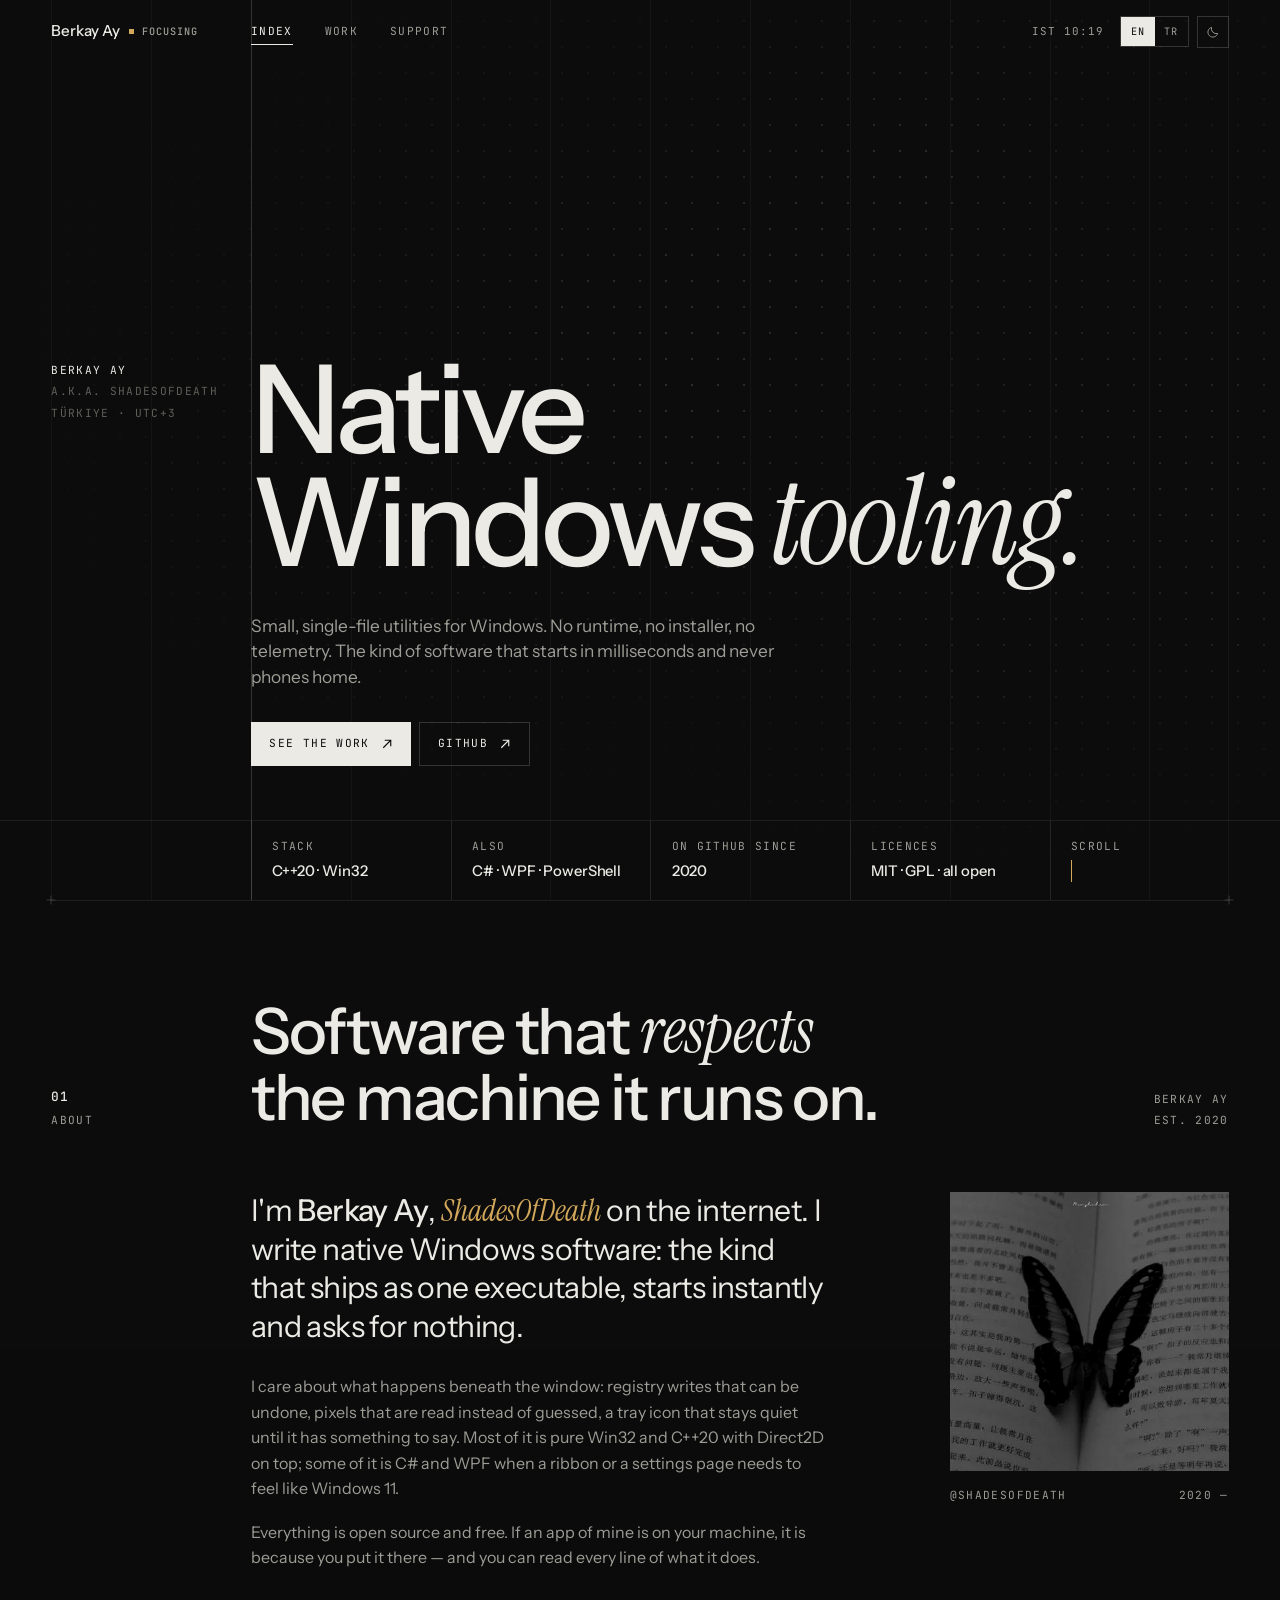
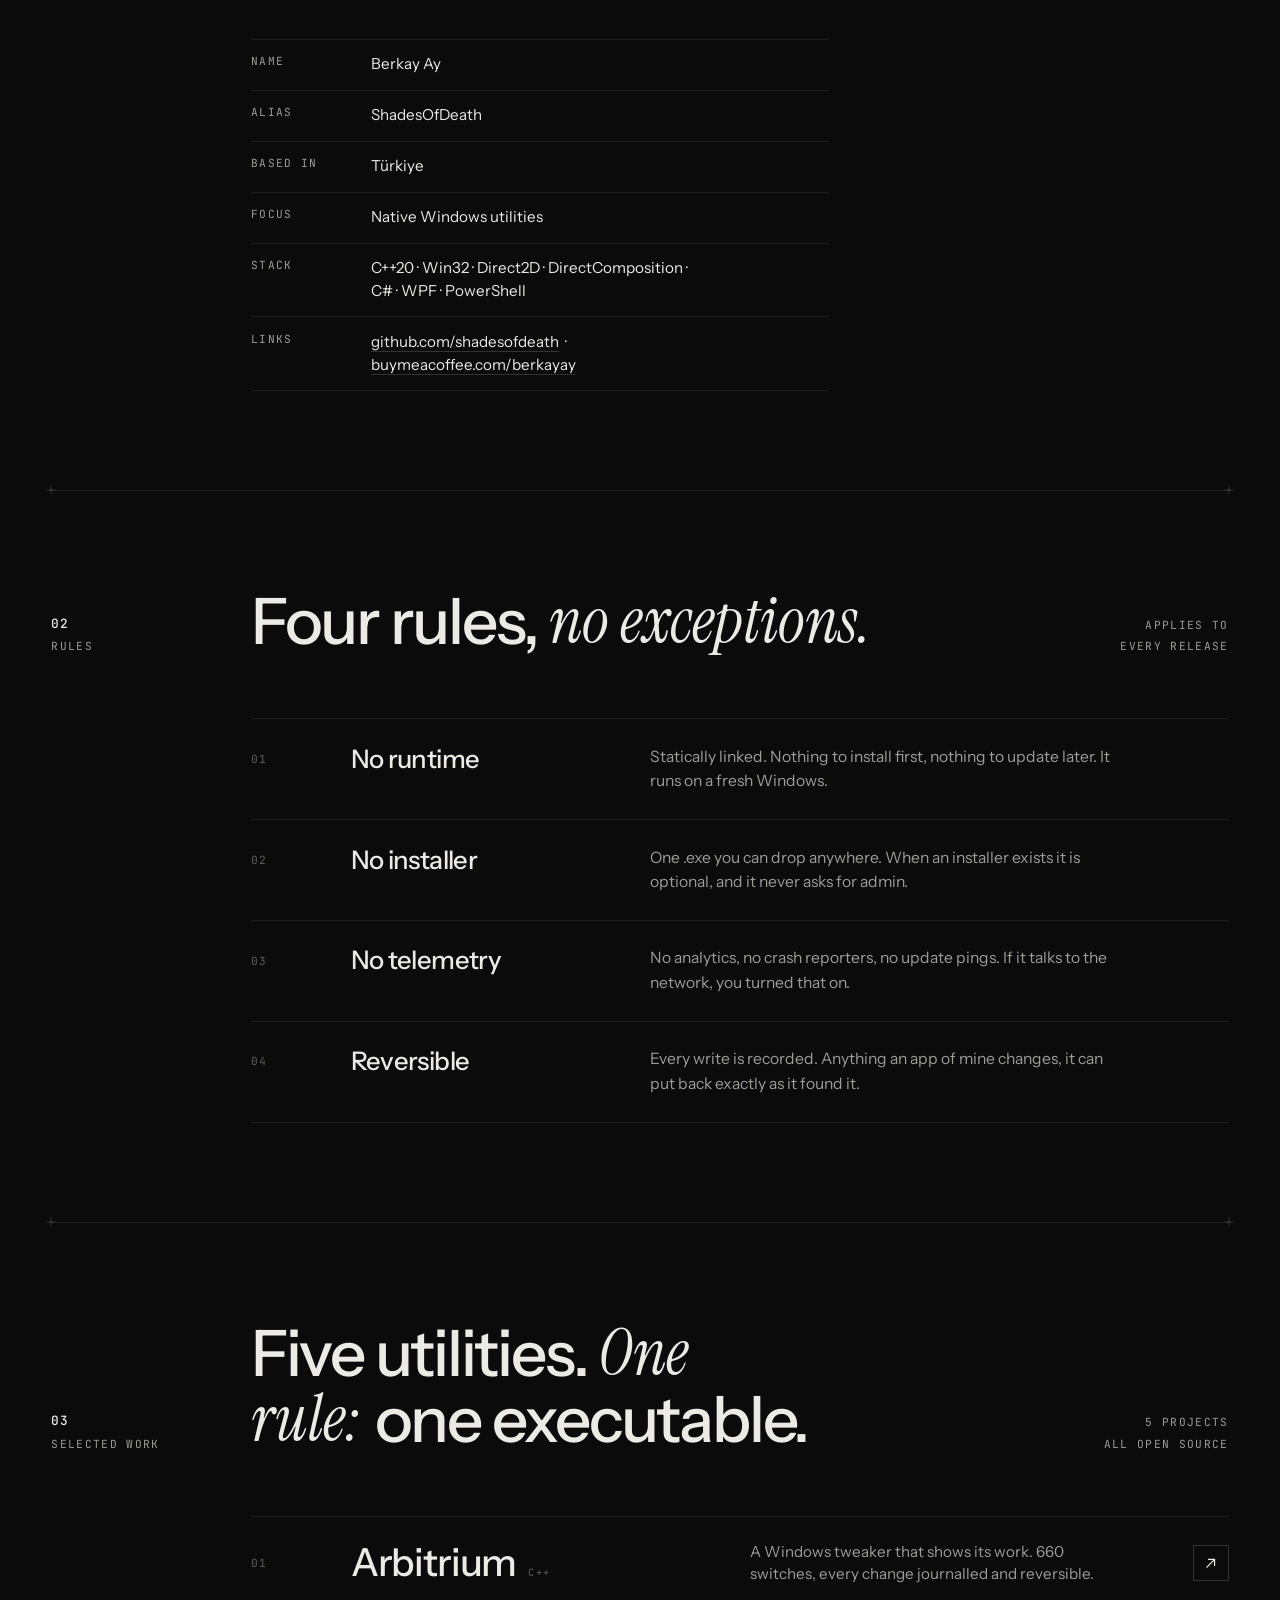
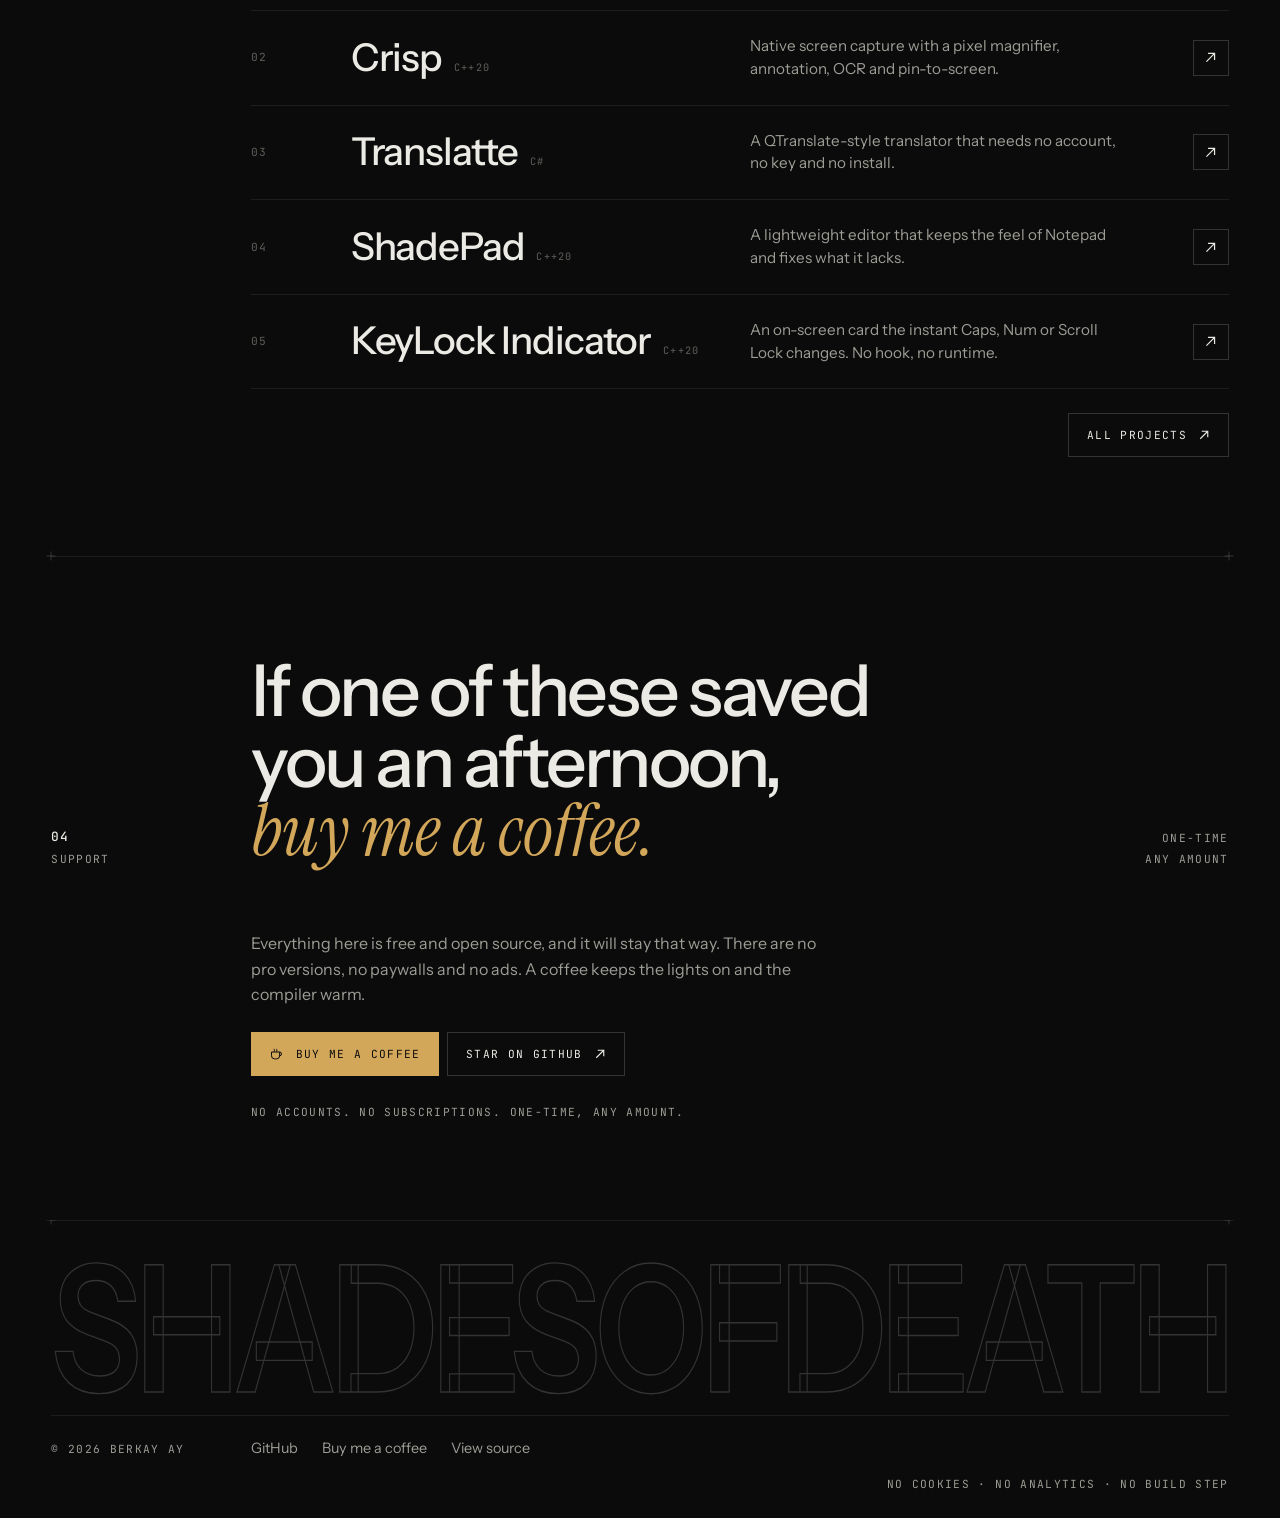
==== commit b9b14b9c: "Rebuild layout on a 12-column drafting grid Every element now sits on one visible 12-column grid: la" ====
--- a/index.html
+++ b/index.html
@@ -6,7 +6,7 @@
   <title>Berkay Ay — Native Windows tooling</title>
   <meta name="description" content="Berkay Ay (ShadesOfDeath) builds small, single-file native Windows utilities. No runtime, no installer, no telemetry.">
   <meta name="author" content="Berkay Ay">
-  <meta name="theme-color" content="#0a0a0b">
+  <meta name="theme-color" content="#0b0b0c">
   <meta property="og:type" content="website">
   <meta property="og:title" content="Berkay Ay — Native Windows tooling">
   <meta property="og:description" content="Small, single-file utilities for Windows. No runtime, no installer, no telemetry.">
@@ -24,35 +24,37 @@
   </script>
   <link rel="preconnect" href="https://fonts.googleapis.com">
   <link rel="preconnect" href="https://fonts.gstatic.com" crossorigin>
-  <link href="https://fonts.googleapis.com/css2?family=Inter+Tight:wght@300;400;500;600&family=Instrument+Serif:ital@0;1&family=JetBrains+Mono:wght@400;500&display=swap" rel="stylesheet">
+  <link href="https://fonts.googleapis.com/css2?family=Instrument+Sans:wght@400;500;600&family=Instrument+Serif:ital@0;1&family=JetBrains+Mono:wght@400;500&display=swap" rel="stylesheet">
   <link rel="stylesheet" href="assets/css/site.css">
 </head>
 <body data-page="index">
   <a class="skip" href="#main">Skip to content</a>
-
+  <div class="gridlines" aria-hidden="true"></div>
   <div class="cursor" id="cursor" aria-hidden="true"><span class="cursor__ring"><i></i></span><span class="cursor__dot"><i></i></span></div>
 
   <header class="nav">
-    <a class="nav__brand" href="index.html" aria-label="Berkay Ay — index">
-      <span>Berkay Ay</span>
-      <span class="nav__status"><i></i><span data-i18n="nav.status">Focusing</span></span>
-    </a>
-    <nav class="nav__links" aria-label="Primary">
-      <a href="index.html" aria-current="page" data-i18n="nav.index">Index</a>
-      <a href="projects.html" data-i18n="nav.work">Work</a>
-      <a href="#support" data-i18n="nav.support">Support</a>
-    </nav>
-    <div class="nav__tools">
-      <span class="nav__clock" id="clock" aria-hidden="true">IST --:--</span>
-      <div class="seg" role="group" aria-label="Language">
-        <button type="button" data-lang="en" aria-pressed="true">EN</button>
-        <button type="button" data-lang="tr" aria-pressed="false">TR</button>
-      </div>
-      <button type="button" class="icon-btn" data-theme-toggle data-i18n-label="nav.theme" aria-label="Toggle theme">
-        <svg class="moon" viewBox="0 0 24 24" fill="none" stroke="currentColor" stroke-width="1.6" aria-hidden="true"><path d="M20 14.5A8.5 8.5 0 0 1 9.5 4a8.5 8.5 0 1 0 10.5 10.5Z"/></svg>
-        <svg class="sun" viewBox="0 0 24 24" fill="none" stroke="currentColor" stroke-width="1.6" aria-hidden="true"><circle cx="12" cy="12" r="4"/><path d="M12 2v2M12 20v2M2 12h2M20 12h2M4.9 4.9l1.4 1.4M17.7 17.7l1.4 1.4M4.9 19.1l1.4-1.4M17.7 6.3l1.4-1.4"/></svg>
-      </button>
-      <button type="button" class="nav__burger" aria-expanded="false" aria-controls="menu" data-i18n-label="nav.menu" aria-label="Menu"><span></span></button>
+    <div class="container row">
+      <a class="nav__brand" href="index.html" aria-label="Berkay Ay — index">
+        <span>Berkay Ay</span>
+        <span class="nav__status"><i></i><span data-i18n="nav.status">Focusing</span></span>
+      </a>
+      <nav class="nav__links" aria-label="Primary">
+        <a href="index.html" aria-current="page" data-i18n="nav.index">Index</a>
+        <a href="projects.html" data-i18n="nav.work">Work</a>
+        <a href="#support" data-i18n="nav.support">Support</a>
+      </nav>
+      <div class="nav__tools">
+        <span class="nav__clock" id="clock" aria-hidden="true">IST --:--</span>
+        <div class="seg" role="group" aria-label="Language">
+          <button type="button" data-lang="en" aria-pressed="true">EN</button>
+          <button type="button" data-lang="tr" aria-pressed="false">TR</button>
+        </div>
+        <button type="button" class="icon-btn" data-theme-toggle data-i18n-label="nav.theme" aria-label="Toggle theme">
+          <svg class="moon" viewBox="0 0 24 24" fill="none" stroke="currentColor" stroke-width="1.6" aria-hidden="true"><path d="M20 14.5A8.5 8.5 0 0 1 9.5 4a8.5 8.5 0 1 0 10.5 10.5Z"/></svg>
+          <svg class="sun" viewBox="0 0 24 24" fill="none" stroke="currentColor" stroke-width="1.6" aria-hidden="true"><circle cx="12" cy="12" r="4"/><path d="M12 2v2M12 20v2M2 12h2M20 12h2M4.9 4.9l1.4 1.4M17.7 17.7l1.4 1.4M4.9 19.1l1.4-1.4M17.7 6.3l1.4-1.4"/></svg>
+        </button>
+        <button type="button" class="nav__burger" aria-expanded="false" aria-controls="menu" data-i18n-label="nav.menu" aria-label="Menu"><span></span></button>
+      </div>
     </div>
   </header>
 
@@ -70,109 +72,132 @@
     <!-- ============ HERO ============ -->
     <section class="hero">
       <div class="hero__field"><canvas id="field"></canvas></div>
-      <div class="hero__body container">
-        <p class="hero__kicker mono reveal" data-i18n="hero.kicker">Berkay Ay · a.k.a. ShadesOfDeath</p>
-        <h1 data-split data-i18n="hero.title">Native Windows <em>tooling.</em></h1>
-        <p class="hero__sub reveal" style="--d:.35s" data-i18n="hero.sub">Small, single-file utilities for Windows. No runtime, no installer, no telemetry. The kind of software that starts in milliseconds and never phones home.</p>
-        <div class="hero__cta reveal" style="--d:.5s">
+      <div class="hero__body container row">
+        <div class="hero__kicker c-label reveal">
+          <span class="mono" data-i18n="hero.k1">Berkay Ay</span>
+          <span class="mono" data-i18n="hero.k2">a.k.a. ShadesOfDeath</span>
+          <span class="mono" data-i18n="hero.k3">Türkiye · UTC+3</span>
+        </div>
+        <div class="c-main">
+          <h1 data-split data-i18n="hero.title">Native Windows <em>tooling.</em></h1>
+        </div>
+        <p class="hero__sub c-text reveal" style="--d:.35s" data-i18n="hero.sub">Small, single-file utilities for Windows. No runtime, no installer, no telemetry. The kind of software that starts in milliseconds and never phones home.</p>
+        <div class="hero__cta c-main btn-row reveal" style="--d:.5s">
           <a class="btn btn--solid" href="projects.html"><span data-i18n="hero.cta.work">See the work</span><svg viewBox="0 0 16 16" fill="none" stroke="currentColor" stroke-width="1.5" aria-hidden="true"><path d="M3 13 13 3M5 3h8v8"/></svg></a>
           <a class="btn" href="https://github.com/shadesofdeath" target="_blank" rel="noopener"><span data-i18n="hero.cta.github">GitHub</span><svg viewBox="0 0 16 16" fill="none" stroke="currentColor" stroke-width="1.5" aria-hidden="true"><path d="M3 13 13 3M5 3h8v8"/></svg></a>
         </div>
       </div>
-      <div class="hero__foot container reveal" style="--d:.7s">
-        <div><span class="mono" data-i18n="hero.foot.1.k">Currently</span><strong data-i18n="hero.foot.1.v">Shipping C++20 / Win32</strong></div>
-        <div><span class="mono" data-i18n="hero.foot.2.k">Based in</span><strong data-i18n="hero.foot.2.v">Türkiye</strong></div>
-        <div><span class="mono" data-i18n="hero.foot.3.k">On GitHub since</span><strong data-i18n="hero.foot.3.v">2020</strong></div>
-        <div><span class="mono" data-i18n="hero.foot.4.k">Scroll</span><span class="hero__scroll"><i></i></span></div>
-      </div>
-    </section>
-
-    <!-- ============ MARQUEE ============ -->
-    <div class="marquee" aria-hidden="true">
-      <div class="marquee__track">
-        <span>C++20</span><span>Win32</span><span>Direct2D</span><span>DirectComposition</span><span>C#</span><span>WPF</span><span>.NET 10</span><span>PowerShell</span><span>Scintilla</span><span>Qt 6</span><span>Single .exe</span><span>No telemetry</span>
-        <span>C++20</span><span>Win32</span><span>Direct2D</span><span>DirectComposition</span><span>C#</span><span>WPF</span><span>.NET 10</span><span>PowerShell</span><span>Scintilla</span><span>Qt 6</span><span>Single .exe</span><span>No telemetry</span>
-      </div>
-    </div>
+      <div class="hero__foot container row reveal" style="--d:.7s">
+        <div><span class="mono" data-i18n="hero.f1.k">Stack</span><strong data-i18n="hero.f1.v">C++20 · Win32</strong></div>
+        <div><span class="mono" data-i18n="hero.f2.k">Also</span><strong data-i18n="hero.f2.v">C# · WPF · PowerShell</strong></div>
+        <div><span class="mono" data-i18n="hero.f3.k">On GitHub since</span><strong data-i18n="hero.f3.v">2020</strong></div>
+        <div><span class="mono" data-i18n="hero.f4.k">Licences</span><strong data-i18n="hero.f4.v">MIT · GPL · all open</strong></div>
+        <div><span class="mono" data-i18n="hero.f5.k">Scroll</span><span class="hero__scroll"><i></i></span></div>
+      </div>
+    </section>
 
     <!-- ============ ABOUT ============ -->
-    <section class="section container" id="about">
-      <div class="section__head">
-        <p class="section__index mono reveal"><b>01</b> <span data-i18n="about.index">About</span></p>
-        <h2 class="section__title" data-split data-i18n="about.title">Software that <em>respects</em> the machine it runs on.</h2>
-      </div>
-      <div class="grid">
-        <div class="sticky"></div>
-        <div class="about__body">
-          <div class="about__text">
+    <section class="section" id="about">
+      <i class="mark mark--l" aria-hidden="true"></i><i class="mark mark--r" aria-hidden="true"></i>
+      <div class="container">
+        <div class="row section__head">
+          <div class="section__label c-label reveal"><b>01</b><span class="mono" data-i18n="about.index">About</span></div>
+          <h2 class="section__title c-wide" data-split data-i18n="about.title">Software that <em>respects</em> the machine it runs on.</h2>
+          <div class="section__meta c-meta reveal"><span class="mono" data-i18n="about.meta1">Berkay Ay</span><span class="mono" data-i18n="about.meta2">Est. 2020</span></div>
+        </div>
+        <div class="row">
+          <div class="c-label" aria-hidden="true"></div>
+          <div class="about__text c-text">
             <p class="lede reveal" data-i18n="about.lede">I'm <strong>Berkay Ay</strong>, <em>ShadesOfDeath</em> on the internet. I write native Windows software: the kind that ships as one executable, starts instantly and asks for nothing.</p>
-            <p class="reveal" style="--d:.1s" data-i18n="about.p1">I care about what happens beneath the window: registry writes that can be undone, pixels that are read instead of guessed, a tray icon that stays quiet until it has something to say. Most of it is pure Win32 and C++20 with Direct2D on top; some of it is C# and WPF when a ribbon or a settings page needs to feel like Windows 11.</p>
-            <p class="reveal" style="--d:.2s" data-i18n="about.p2">Everything is open source and free. If an app of mine is on your machine, it is because you put it there — and you can read every line of what it does.</p>
-            <dl class="spec reveal" style="--d:.3s">
-              <div><dt data-i18n="spec.name">Name</dt><dd>Berkay Ay</dd></div>
-              <div><dt data-i18n="spec.alias">Alias</dt><dd>ShadesOfDeath</dd></div>
-              <div><dt data-i18n="spec.base">Based in</dt><dd data-i18n="spec.base.v">Türkiye</dd></div>
-              <div><dt data-i18n="spec.focus">Focus</dt><dd data-i18n="spec.focus.v">Native Windows utilities</dd></div>
-              <div><dt data-i18n="spec.stack">Stack</dt><dd data-i18n="spec.stack.v">C++20 · Win32 · Direct2D · DirectComposition · C# · WPF · PowerShell</dd></div>
-              <div><dt data-i18n="spec.links">Links</dt><dd><a href="https://github.com/shadesofdeath" target="_blank" rel="noopener">github.com/shadesofdeath</a> &nbsp;·&nbsp; <a href="https://buymeacoffee.com/berkayay" target="_blank" rel="noopener">buymeacoffee.com/berkayay</a></dd></div>
+            <div class="prose reveal" style="--d:.1s">
+              <p data-i18n="about.p1">I care about what happens beneath the window: registry writes that can be undone, pixels that are read instead of guessed, a tray icon that stays quiet until it has something to say. Most of it is pure Win32 and C++20 with Direct2D on top; some of it is C# and WPF when a ribbon or a settings page needs to feel like Windows 11.</p>
+              <p data-i18n="about.p2">Everything is open source and free. If an app of mine is on your machine, it is because you put it there — and you can read every line of what it does.</p>
+            </div>
+            <dl class="spec rows reveal" style="--d:.2s">
+              <div><dt class="mono" data-i18n="spec.name">Name</dt><dd>Berkay Ay</dd></div>
+              <div><dt class="mono" data-i18n="spec.alias">Alias</dt><dd>ShadesOfDeath</dd></div>
+              <div><dt class="mono" data-i18n="spec.base">Based in</dt><dd data-i18n="spec.base.v">Türkiye</dd></div>
+              <div><dt class="mono" data-i18n="spec.focus">Focus</dt><dd data-i18n="spec.focus.v">Native Windows utilities</dd></div>
+              <div><dt class="mono" data-i18n="spec.stack">Stack</dt><dd data-i18n="spec.stack.v">C++20 · Win32 · Direct2D · DirectComposition · C# · WPF · PowerShell</dd></div>
+              <div><dt class="mono" data-i18n="spec.links">Links</dt><dd><a href="https://github.com/shadesofdeath" target="_blank" rel="noopener">github.com/shadesofdeath</a> &nbsp;·&nbsp; <a href="https://buymeacoffee.com/berkayay" target="_blank" rel="noopener">buymeacoffee.com/berkayay</a></dd></div>
             </dl>
           </div>
-          <figure class="portrait reveal" style="--d:.15s">
-            <img src="assets/img/berkay.webp" alt="Berkay Ay" width="460" height="460" loading="lazy" decoding="async">
-            <figcaption><span data-i18n="about.caption">@shadesofdeath</span><span>2020 —</span></figcaption>
-          </figure>
+          <div class="about__side c-side reveal" style="--d:.15s">
+            <figure class="portrait">
+              <img src="assets/img/berkay.webp" alt="Berkay Ay" width="460" height="460" loading="lazy" decoding="async">
+            </figure>
+            <div class="portrait__cap"><span class="mono" data-i18n="about.caption">@shadesofdeath</span><span class="mono">2020 —</span></div>
+          </div>
         </div>
       </div>
     </section>
 
     <!-- ============ RULES ============ -->
-    <section class="section container" id="rules">
-      <div class="section__head">
-        <p class="section__index mono reveal"><b>02</b> <span data-i18n="rules.index">Rules</span></p>
-        <h2 class="section__title" data-split data-i18n="rules.title">Four rules, <em>no exceptions.</em></h2>
-      </div>
-      <div class="rules">
-        <div class="rule reveal" style="--d:0s"><span class="rule__n">01</span><div><h3 data-i18n="rules.1.h">No runtime</h3><p data-i18n="rules.1.p">Statically linked. Nothing to install first, nothing to update later. It runs on a fresh Windows.</p></div></div>
-        <div class="rule reveal" style="--d:.08s"><span class="rule__n">02</span><div><h3 data-i18n="rules.2.h">No installer</h3><p data-i18n="rules.2.p">One .exe you can drop anywhere. When an installer exists it is optional, and it never asks for admin.</p></div></div>
-        <div class="rule reveal" style="--d:.16s"><span class="rule__n">03</span><div><h3 data-i18n="rules.3.h">No telemetry</h3><p data-i18n="rules.3.p">No analytics, no crash reporters, no update pings. If it talks to the network, you turned that on.</p></div></div>
-        <div class="rule reveal" style="--d:.24s"><span class="rule__n">04</span><div><h3 data-i18n="rules.4.h">Reversible</h3><p data-i18n="rules.4.p">Every write is recorded. Anything an app of mine changes, it can put back exactly as it found it.</p></div></div>
+    <section class="section" id="rules">
+      <i class="mark mark--l" aria-hidden="true"></i><i class="mark mark--r" aria-hidden="true"></i>
+      <div class="container">
+        <div class="row section__head">
+          <div class="section__label c-label reveal"><b>02</b><span class="mono" data-i18n="rules.index">Rules</span></div>
+          <h2 class="section__title c-wide" data-split data-i18n="rules.title">Four rules, <em>no exceptions.</em></h2>
+          <div class="section__meta c-meta reveal"><span class="mono" data-i18n="rules.meta1">Applies to</span><span class="mono" data-i18n="rules.meta2">Every release</span></div>
+        </div>
+        <div class="row">
+          <div class="c-label" aria-hidden="true"></div>
+          <div class="rows c-main">
+            <div class="rule reveal" style="--d:0s"><span class="rule__n">01</span><h3 data-i18n="rules.1.h">No runtime</h3><p data-i18n="rules.1.p">Statically linked. Nothing to install first, nothing to update later. It runs on a fresh Windows.</p></div>
+            <div class="rule reveal" style="--d:.06s"><span class="rule__n">02</span><h3 data-i18n="rules.2.h">No installer</h3><p data-i18n="rules.2.p">One .exe you can drop anywhere. When an installer exists it is optional, and it never asks for admin.</p></div>
+            <div class="rule reveal" style="--d:.12s"><span class="rule__n">03</span><h3 data-i18n="rules.3.h">No telemetry</h3><p data-i18n="rules.3.p">No analytics, no crash reporters, no update pings. If it talks to the network, you turned that on.</p></div>
+            <div class="rule reveal" style="--d:.18s"><span class="rule__n">04</span><h3 data-i18n="rules.4.h">Reversible</h3><p data-i18n="rules.4.p">Every write is recorded. Anything an app of mine changes, it can put back exactly as it found it.</p></div>
+          </div>
+        </div>
       </div>
     </section>
 
     <!-- ============ WORK ============ -->
-    <section class="section container" id="work">
-      <div class="section__head">
-        <p class="section__index mono reveal"><b>03</b> <span data-i18n="work.index">Selected work</span></p>
-        <h2 class="section__title" data-split data-i18n="work.title">Five utilities. <em>One rule:</em> one executable.</h2>
-      </div>
-      <div class="work-list" id="work-list">
-        <noscript>
-          <a class="work-row" href="https://github.com/shadesofdeath/Arbitrium"><span class="work-row__n">01</span><span class="work-row__name">Arbitrium</span><span class="work-row__desc">A Windows tweaker that shows its work.</span></a>
-          <a class="work-row" href="https://github.com/shadesofdeath/Crisp"><span class="work-row__n">02</span><span class="work-row__name">Crisp</span><span class="work-row__desc">Native screen capture with annotation and OCR.</span></a>
-          <a class="work-row" href="https://github.com/shadesofdeath/Translatte"><span class="work-row__n">03</span><span class="work-row__name">Translatte</span><span class="work-row__desc">Translate anything, no API keys.</span></a>
-          <a class="work-row" href="https://github.com/shadesofdeath/ShadePad"><span class="work-row__n">04</span><span class="work-row__name">ShadePad</span><span class="work-row__desc">Notepad, with the gaps filled in.</span></a>
-          <a class="work-row" href="https://github.com/shadesofdeath/KeyLockIndicator"><span class="work-row__n">05</span><span class="work-row__name">KeyLock Indicator</span><span class="work-row__desc">Know your lock keys without looking down.</span></a>
-        </noscript>
-      </div>
-      <div class="work-list__foot reveal">
-        <a class="btn" href="projects.html"><span data-i18n="work.all">All projects</span><svg viewBox="0 0 16 16" fill="none" stroke="currentColor" stroke-width="1.5" aria-hidden="true"><path d="M3 13 13 3M5 3h8v8"/></svg></a>
+    <section class="section" id="work">
+      <i class="mark mark--l" aria-hidden="true"></i><i class="mark mark--r" aria-hidden="true"></i>
+      <div class="container">
+        <div class="row section__head">
+          <div class="section__label c-label reveal"><b>03</b><span class="mono" data-i18n="work.index">Selected work</span></div>
+          <h2 class="section__title c-wide" data-split data-i18n="work.title">Five utilities. <em>One rule:</em> one executable.</h2>
+          <div class="section__meta c-meta reveal"><span class="mono" data-i18n="work.meta1">5 projects</span><span class="mono" data-i18n="work.meta2">All open source</span></div>
+        </div>
+        <div class="row">
+          <div class="c-label" aria-hidden="true"></div>
+          <div class="c-main">
+            <div class="rows" id="work-list">
+              <noscript>
+                <a class="work-row" href="https://github.com/shadesofdeath/Arbitrium"><span class="work-row__n">01</span><span class="work-row__name">Arbitrium</span><span class="work-row__desc">A Windows tweaker that shows its work.</span></a>
+                <a class="work-row" href="https://github.com/shadesofdeath/Crisp"><span class="work-row__n">02</span><span class="work-row__name">Crisp</span><span class="work-row__desc">Native screen capture with annotation and OCR.</span></a>
+                <a class="work-row" href="https://github.com/shadesofdeath/Translatte"><span class="work-row__n">03</span><span class="work-row__name">Translatte</span><span class="work-row__desc">Translate anything, no API keys.</span></a>
+                <a class="work-row" href="https://github.com/shadesofdeath/ShadePad"><span class="work-row__n">04</span><span class="work-row__name">ShadePad</span><span class="work-row__desc">Notepad, with the gaps filled in.</span></a>
+                <a class="work-row" href="https://github.com/shadesofdeath/KeyLockIndicator"><span class="work-row__n">05</span><span class="work-row__name">KeyLock Indicator</span><span class="work-row__desc">Know your lock keys without looking down.</span></a>
+              </noscript>
+            </div>
+            <div class="work-list__foot reveal">
+              <a class="btn" href="projects.html"><span data-i18n="work.all">All projects</span><svg viewBox="0 0 16 16" fill="none" stroke="currentColor" stroke-width="1.5" aria-hidden="true"><path d="M3 13 13 3M5 3h8v8"/></svg></a>
+            </div>
+          </div>
+        </div>
       </div>
     </section>
 
     <!-- ============ SUPPORT ============ -->
-    <section class="section container support" id="support">
-      <div class="section__head">
-        <p class="section__index mono reveal"><b>04</b> <span data-i18n="support.index">Support</span></p>
-        <h2 class="support__title" data-split data-i18n="support.title">If one of these saved you an afternoon, <em>buy me a coffee.</em></h2>
-      </div>
-      <div class="grid">
-        <div class="sticky"></div>
-        <div class="support__body">
-          <div>
-            <p class="support__text reveal" data-i18n="support.text">Everything here is free and open source, and it will stay that way. There are no pro versions, no paywalls and no ads. A coffee keeps the lights on and the compiler warm.</p>
-            <div class="support__cta reveal" style="--d:.1s">
+    <section class="section" id="support">
+      <i class="mark mark--l" aria-hidden="true"></i><i class="mark mark--r" aria-hidden="true"></i>
+      <div class="container">
+        <div class="row section__head">
+          <div class="section__label c-label reveal"><b>04</b><span class="mono" data-i18n="support.index">Support</span></div>
+          <h2 class="support__title c-wide" data-split data-i18n="support.title">If one of these saved you an afternoon, <em>buy me a coffee.</em></h2>
+          <div class="section__meta c-meta reveal"><span class="mono" data-i18n="support.meta1">One-time</span><span class="mono" data-i18n="support.meta2">Any amount</span></div>
+        </div>
+        <div class="row">
+          <div class="c-label" aria-hidden="true"></div>
+          <div class="support__body c-text">
+            <p class="prose reveal" data-i18n="support.text">Everything here is free and open source, and it will stay that way. There are no pro versions, no paywalls and no ads. A coffee keeps the lights on and the compiler warm.</p>
+            <div class="btn-row reveal" style="--d:.1s">
               <a class="btn btn--accent" href="https://buymeacoffee.com/berkayay" target="_blank" rel="noopener">
-                <svg viewBox="0 0 24 24" fill="none" stroke="currentColor" stroke-width="1.6" aria-hidden="true" style="width:16px;height:16px"><path d="M4 8h13a3 3 0 0 1 0 6h-1"/><path d="M4 8v6a5 5 0 0 0 5 5h3a5 5 0 0 0 5-5V8"/><path d="M8 3c0 1 .8 1.2.8 2.2S8 6.5 8 7.5M12 3c0 1 .8 1.2.8 2.2S12 6.5 12 7.5"/></svg>
+                <svg viewBox="0 0 24 24" fill="none" stroke="currentColor" stroke-width="1.6" aria-hidden="true" style="width:15px;height:15px"><path d="M4 8h13a3 3 0 0 1 0 6h-1"/><path d="M4 8v6a5 5 0 0 0 5 5h3a5 5 0 0 0 5-5V8"/><path d="M8 3c0 1 .8 1.2.8 2.2S8 6.5 8 7.5M12 3c0 1 .8 1.2.8 2.2S12 6.5 12 7.5"/></svg>
                 <span data-i18n="support.cta">Buy me a coffee</span>
               </a>
               <a class="btn" href="https://github.com/shadesofdeath" target="_blank" rel="noopener"><span data-i18n="support.star">Star on GitHub</span><svg viewBox="0 0 16 16" fill="none" stroke="currentColor" stroke-width="1.5" aria-hidden="true"><path d="M3 13 13 3M5 3h8v8"/></svg></a>
@@ -184,16 +209,19 @@
     </section>
   </main>
 
-  <footer class="footer container">
-    <svg class="footer__mark" viewBox="0 0 1000 118" aria-hidden="true" focusable="false"><text x="0" y="112" textLength="1000" lengthAdjust="spacingAndGlyphs">SHADESOFDEATH</text></svg>
-    <div class="footer__row">
-      <span class="mono" data-i18n="footer.rights">© 2026 Berkay Ay</span>
-      <div class="footer__links">
-        <a href="https://github.com/shadesofdeath" target="_blank" rel="noopener" data-i18n="footer.github">GitHub</a>
-        <a href="https://buymeacoffee.com/berkayay" target="_blank" rel="noopener" data-i18n="footer.coffee">Buy me a coffee</a>
-        <a href="https://github.com/shadesofdeath/berkaycloud" target="_blank" rel="noopener" data-i18n="footer.source">View source</a>
-      </div>
-      <span class="mono" data-i18n="footer.note">No cookies · No analytics · No build step</span>
+  <footer class="footer">
+    <i class="mark mark--l" aria-hidden="true"></i><i class="mark mark--r" aria-hidden="true"></i>
+    <div class="container">
+      <svg class="footer__mark" viewBox="0 0 1000 118" aria-hidden="true" focusable="false"><text x="0" y="112" textLength="1000" lengthAdjust="spacingAndGlyphs">SHADESOFDEATH</text></svg>
+      <div class="row footer__row">
+        <span class="mono c-label" data-i18n="footer.rights">© 2026 Berkay Ay</span>
+        <div class="footer__links c-text">
+          <a href="https://github.com/shadesofdeath" target="_blank" rel="noopener" data-i18n="footer.github">GitHub</a>
+          <a href="https://buymeacoffee.com/berkayay" target="_blank" rel="noopener" data-i18n="footer.coffee">Buy me a coffee</a>
+          <a href="https://github.com/shadesofdeath/berkaycloud" target="_blank" rel="noopener" data-i18n="footer.source">View source</a>
+        </div>
+        <span class="mono footer__note c-side" data-i18n="footer.note">No cookies · No analytics · No build step</span>
+      </div>
     </div>
   </footer>
 
--- a/assets/css/site.css
+++ b/assets/css/site.css
@@ -1,28 +1,31 @@
 /* ------------------------------------------------------------------
-   berkay.cloud — design system
-   No framework. No build step. One stylesheet.
+   berkaycloud — design system
+   A drafting sheet: a 12-column grid that everything sits on,
+   hairlines, corner marks, one accent. No framework, no build step.
    ------------------------------------------------------------------ */
 
 :root {
-  --bg: #0a0a0b;
-  --bg-2: #101012;
-  --bg-3: #161618;
-  --ink: #ecebe6;
-  --ink-2: #a3a29c;
-  --ink-3: #66665f;
-  --line: rgba(236, 235, 230, 0.09);
-  --line-2: rgba(236, 235, 230, 0.18);
+  --bg: #0b0b0c;
+  --bg-2: #111113;
+  --bg-3: #18181b;
+  --ink: #ebeae4;
+  --ink-2: #9d9c95;
+  --ink-3: #5f5e58;
+  --line: rgba(235, 234, 228, 0.08);
+  --line-2: rgba(235, 234, 228, 0.18);
+  --grid: rgba(235, 234, 228, 0.045);
   --accent: #d2a75a;
-  --accent-ink: #0a0a0b;
-  --glow: rgba(210, 167, 90, 0.16);
-  --dot: 236, 235, 230;
-
-  --font-sans: "Inter Tight", "Inter", system-ui, -apple-system, "Segoe UI", sans-serif;
+  --accent-ink: #0b0b0c;
+  --glow: rgba(210, 167, 90, 0.14);
+  --dot: 235, 234, 228;
+
+  --font-sans: "Instrument Sans", "Inter", system-ui, -apple-system, "Segoe UI", sans-serif;
   --font-serif: "Instrument Serif", "Iowan Old Style", Georgia, serif;
   --font-mono: "JetBrains Mono", ui-monospace, "Cascadia Mono", "SF Mono", Menlo, monospace;
 
-  --gutter: clamp(1.25rem, 4vw, 4.5rem);
-  --max: 1680px;
+  --gutter: clamp(1.25rem, 4vw, 4rem);
+  --gap: clamp(0.75rem, 1.6vw, 1.5rem);
+  --max: 1520px;
   --nav-h: 64px;
 
   --ease-out: cubic-bezier(0.16, 1, 0.3, 1);
@@ -33,18 +36,19 @@
 }
 
 html[data-theme="light"] {
-  --bg: #f1efe9;
-  --bg-2: #e9e6df;
-  --bg-3: #dfdbd2;
-  --ink: #141413;
-  --ink-2: #5d5c57;
-  --ink-3: #8f8e87;
-  --line: rgba(20, 20, 19, 0.1);
-  --line-2: rgba(20, 20, 19, 0.22);
-  --accent: #a6782a;
-  --accent-ink: #f1efe9;
-  --glow: rgba(166, 120, 42, 0.14);
-  --dot: 20, 20, 19;
+  --bg: #f2f1ec;
+  --bg-2: #eae8e1;
+  --bg-3: #e0ded6;
+  --ink: #151514;
+  --ink-2: #5f5e59;
+  --ink-3: #92918a;
+  --line: rgba(21, 21, 20, 0.1);
+  --line-2: rgba(21, 21, 20, 0.24);
+  --grid: rgba(21, 21, 20, 0.055);
+  --accent: #a4762a;
+  --accent-ink: #f2f1ec;
+  --glow: rgba(164, 118, 42, 0.12);
+  --dot: 21, 21, 20;
   color-scheme: light;
 }
 
@@ -58,7 +62,6 @@
   font-family: var(--font-sans);
   font-size: 1rem;
   line-height: 1.5;
-  font-feature-settings: "ss01", "cv11";
   -webkit-font-smoothing: antialiased;
   -moz-osx-font-smoothing: grayscale;
   overflow-x: hidden;
@@ -67,12 +70,11 @@
 img, svg, canvas { display: block; max-width: 100%; }
 a { color: inherit; text-decoration: none; }
 button { font: inherit; color: inherit; background: none; border: 0; padding: 0; cursor: pointer; }
-h1, h2, h3, p { margin: 0; }
+h1, h2, h3, p, dl, dd, figure { margin: 0; }
 ul { margin: 0; padding: 0; list-style: none; }
 em { font-family: var(--font-serif); font-style: italic; font-weight: 400; letter-spacing: 0; }
 ::selection { background: var(--accent); color: var(--accent-ink); }
-
-:focus-visible { outline: 2px solid var(--accent); outline-offset: 4px; border-radius: 2px; }
+:focus-visible { outline: 1px solid var(--accent); outline-offset: 4px; }
 
 .skip {
   position: fixed; top: 8px; left: 8px; z-index: 100;
@@ -82,18 +84,49 @@
 }
 .skip:focus { transform: none; }
 
-/* ---------- utilities ---------- */
+/* ---------- the grid ---------- */
 .container { padding-inline: var(--gutter); max-width: var(--max); margin-inline: auto; }
+.row {
+  display: grid;
+  grid-template-columns: repeat(12, minmax(0, 1fr));
+  column-gap: var(--gap);
+}
+.c-label { grid-column: 1 / 3; }
+.c-main  { grid-column: 3 / -1; }
+.c-text  { grid-column: 3 / 9; }
+.c-wide  { grid-column: 3 / 11; }
+.c-side  { grid-column: 10 / -1; }
+.c-meta  { grid-column: 11 / -1; }
+.c-all   { grid-column: 1 / -1; }
+
+.gridlines {
+  position: fixed; inset: 0; z-index: 0; pointer-events: none;
+  padding-inline: var(--gutter); max-width: var(--max); margin-inline: auto;
+  display: grid; grid-template-columns: repeat(12, minmax(0, 1fr)); column-gap: var(--gap);
+}
+.gridlines span { border-left: 1px solid var(--grid); }
+.gridlines span:last-child { border-right: 1px solid var(--grid); }
+.gridlines span:nth-child(3) { border-left-color: var(--line-2); }
+
+@media (max-width: 900px) {
+  .row, .gridlines { grid-template-columns: repeat(4, minmax(0, 1fr)); }
+  .gridlines span:nth-child(n + 5) { display: none; }
+  .gridlines span:nth-child(3) { border-left-color: var(--grid); }
+  .gridlines span:nth-child(4) { border-right: 1px solid var(--grid); }
+  .c-label, .c-main, .c-text, .c-wide, .c-side, .c-meta { grid-column: 1 / -1; }
+}
+
+/* ---------- type utilities ---------- */
 .mono {
   font-family: var(--font-mono);
-  font-size: .72rem;
+  font-size: .7rem;
   letter-spacing: .12em;
   text-transform: uppercase;
   color: var(--ink-2);
-  font-feature-settings: normal;
-}
+  font-variant-numeric: tabular-nums;
+}
+.mono b { font-weight: 500; color: var(--ink); }
 .accent { color: var(--accent); }
-.hide { display: none !important; }
 
 /* ---------- grain + cursor + page transition ---------- */
 body::after {
@@ -101,11 +134,11 @@
   position: fixed; inset: -50%; z-index: 90;
   pointer-events: none;
   background-image: url("data:image/svg+xml,%3Csvg xmlns='http://www.w3.org/2000/svg' width='240' height='240'%3E%3Cfilter id='n'%3E%3CfeTurbulence type='fractalNoise' baseFrequency='.9' numOctaves='2' stitchTiles='stitch'/%3E%3CfeColorMatrix values='0 0 0 0 1 0 0 0 0 1 0 0 0 0 1 0 0 0 .5 0'/%3E%3C/filter%3E%3Crect width='100%25' height='100%25' filter='url(%23n)'/%3E%3C/svg%3E");
-  opacity: .045;
+  opacity: .04;
   mix-blend-mode: overlay;
   animation: grain 1.2s steps(6) infinite;
 }
-html[data-theme="light"] body::after { opacity: .07; }
+html[data-theme="light"] body::after { opacity: .06; }
 @keyframes grain {
   0% { transform: translate(0, 0); }
   20% { transform: translate(-4%, 3%); }
@@ -118,155 +151,121 @@
 .cursor { display: none; }
 @media (pointer: fine) {
   html.has-cursor, html.has-cursor a, html.has-cursor button { cursor: none; }
-  .cursor {
-    display: block;
-    position: fixed; top: 0; left: 0; z-index: 200;
-    pointer-events: none;
-    will-change: transform;
-  }
+  .cursor { display: block; position: fixed; top: 0; left: 0; z-index: 200; pointer-events: none; }
   .cursor__dot, .cursor__ring { position: absolute; top: 0; left: 0; will-change: transform; }
   .cursor__dot i {
-    display: block; width: 6px; height: 6px; margin: -3px 0 0 -3px; border-radius: 50%;
+    display: block; width: 5px; height: 5px; margin: -2.5px 0 0 -2.5px;
     background: var(--ink);
     transition: transform .25s var(--ease-out), opacity .25s;
   }
   .cursor__ring i {
-    display: block; width: 36px; height: 36px; margin: -18px 0 0 -18px; border-radius: 50%;
-    border: 1px solid var(--ink);
-    opacity: .5;
+    display: block; width: 32px; height: 32px; margin: -16px 0 0 -16px;
+    border: 1px solid var(--ink); opacity: .45;
     transition: transform .35s var(--ease-out), opacity .35s, border-color .35s, background-color .35s;
   }
-  html.cursor-link .cursor__ring i {
-    transform: scale(1.6);
-    opacity: 1; border-color: var(--accent);
-    background: var(--glow);
-  }
+  html.cursor-link .cursor__ring i { transform: scale(1.5); opacity: 1; border-color: var(--accent); background: var(--glow); }
   html.cursor-link .cursor__dot i { transform: scale(0); }
   html.cursor-hidden .cursor__dot i, html.cursor-hidden .cursor__ring i { opacity: 0; }
 }
 
 @view-transition { navigation: auto; }
-::view-transition-old(root) { animation: vt-out .35s var(--ease-in-out) both; }
-::view-transition-new(root) { animation: vt-in .55s var(--ease-out) both; }
-@keyframes vt-out { to { opacity: 0; transform: translateY(-8px); } }
-@keyframes vt-in { from { opacity: 0; transform: translateY(12px); } }
+::view-transition-old(root) { animation: vt-out .3s var(--ease-in-out) both; }
+::view-transition-new(root) { animation: vt-in .5s var(--ease-out) both; }
+@keyframes vt-out { to { opacity: 0; } }
+@keyframes vt-in { from { opacity: 0; transform: translateY(10px); } }
 
 /* ---------- nav ---------- */
 .nav {
   position: fixed; top: 0; left: 0; right: 0; z-index: 80;
   height: var(--nav-h);
-  display: flex; align-items: center;
-  padding-inline: var(--gutter);
-  gap: 1rem;
-  transition: background-color .4s, border-color .4s, backdrop-filter .4s;
+  transition: background-color .4s, border-color .4s;
   border-bottom: 1px solid transparent;
 }
+.nav .row { height: 100%; align-items: center; }
 .nav.is-scrolled {
-  background: color-mix(in srgb, var(--bg) 78%, transparent);
+  background: color-mix(in srgb, var(--bg) 82%, transparent);
   -webkit-backdrop-filter: blur(14px) saturate(140%);
   backdrop-filter: blur(14px) saturate(140%);
   border-bottom-color: var(--line);
 }
 .nav__brand {
-  display: inline-flex; align-items: center; gap: .65rem;
-  font-weight: 500; letter-spacing: -0.01em;
-  font-size: .95rem;
+  grid-column: 1 / 3;
+  display: inline-flex; align-items: center; gap: .6rem;
+  font-weight: 500; font-size: .95rem; letter-spacing: -0.01em;
+  white-space: nowrap;
 }
 .nav__status {
-  display: inline-flex; align-items: center; gap: .4rem;
-  font-family: var(--font-mono); font-size: .66rem; letter-spacing: .1em; text-transform: uppercase;
+  display: inline-flex; align-items: center; gap: .45rem;
+  font-family: var(--font-mono); font-size: .64rem; letter-spacing: .1em; text-transform: uppercase;
   color: var(--ink-2);
-  padding-left: .65rem; border-left: 1px solid var(--line-2);
-}
-.nav__status i {
-  width: 6px; height: 6px; border-radius: 50%; background: var(--accent);
-  box-shadow: 0 0 0 0 var(--glow);
-  animation: pulse 2.4s ease-out infinite;
-}
+}
+.nav__status i { width: 5px; height: 5px; background: var(--accent); animation: pulse 2.4s ease-out infinite; }
 @keyframes pulse {
-  0% { box-shadow: 0 0 0 0 rgba(210,167,90,.55); }
-  70% { box-shadow: 0 0 0 9px rgba(210,167,90,0); }
+  0% { box-shadow: 0 0 0 0 rgba(210,167,90,.5); }
+  70% { box-shadow: 0 0 0 8px rgba(210,167,90,0); }
   100% { box-shadow: 0 0 0 0 rgba(210,167,90,0); }
 }
-.nav__links {
-  margin-left: auto;
-  display: flex; gap: 1.6rem;
-}
+.nav__links { grid-column: 3 / 8; display: flex; gap: 2rem; }
 .nav__links a {
   position: relative;
-  font-family: var(--font-mono); font-size: .72rem; letter-spacing: .12em; text-transform: uppercase;
-  color: var(--ink-2);
-  transition: color .3s;
-  padding-block: .25rem;
+  font-family: var(--font-mono); font-size: .7rem; letter-spacing: .12em; text-transform: uppercase;
+  color: var(--ink-2); transition: color .3s; padding-block: .3rem;
 }
 .nav__links a::after {
-  content: ""; position: absolute; left: 0; right: 100%; bottom: 0;
-  height: 1px; background: var(--ink);
+  content: ""; position: absolute; left: 0; right: 100%; bottom: 0; height: 1px; background: var(--ink);
   transition: right .5s var(--ease-out);
 }
 .nav__links a:hover, .nav__links a[aria-current="page"] { color: var(--ink); }
 .nav__links a:hover::after, .nav__links a[aria-current="page"]::after { right: 0; }
-.nav__tools { display: flex; align-items: center; gap: .5rem; margin-left: 1rem; }
+.nav__tools { grid-column: 8 / -1; display: flex; align-items: center; justify-content: flex-end; gap: .5rem; }
 .nav__clock {
-  font-family: var(--font-mono); font-size: .7rem; letter-spacing: .1em; color: var(--ink-2);
-  font-variant-numeric: tabular-nums;
-  padding-right: .65rem; border-right: 1px solid var(--line-2);
-  min-width: 8.5ch;
-}
-.seg {
-  display: inline-flex; border: 1px solid var(--line-2); border-radius: 999px; padding: 2px;
-}
+  font-family: var(--font-mono); font-size: .68rem; letter-spacing: .1em; color: var(--ink-2);
+  font-variant-numeric: tabular-nums; margin-right: .5rem; min-width: 8.5ch; text-align: right;
+}
+.seg { display: inline-flex; border: 1px solid var(--line-2); }
 .seg button {
-  font-family: var(--font-mono); font-size: .66rem; letter-spacing: .1em;
-  padding: .3rem .55rem; border-radius: 999px; color: var(--ink-2);
+  font-family: var(--font-mono); font-size: .64rem; letter-spacing: .1em;
+  padding: .45rem .6rem; color: var(--ink-2);
   transition: background-color .3s, color .3s;
 }
 .seg button[aria-pressed="true"] { background: var(--ink); color: var(--bg); }
 .icon-btn {
-  width: 34px; height: 34px; border-radius: 50%;
-  display: grid; place-items: center;
+  width: 32px; height: 32px; display: grid; place-items: center;
   border: 1px solid var(--line-2); color: var(--ink-2);
-  transition: color .3s, border-color .3s, transform .4s var(--ease-out);
-}
-.icon-btn:hover { color: var(--ink); border-color: var(--ink); transform: rotate(-20deg); }
-.icon-btn svg { width: 15px; height: 15px; }
+  transition: color .3s, border-color .3s;
+}
+.icon-btn:hover { color: var(--ink); border-color: var(--ink); }
+.icon-btn svg { width: 14px; height: 14px; }
 .icon-btn .sun { display: none; }
 html[data-theme="light"] .icon-btn .sun { display: block; }
 html[data-theme="light"] .icon-btn .moon { display: none; }
-
 .nav__burger { display: none; }
 
-/* mobile menu */
 .menu {
-  position: fixed; inset: 0; z-index: 85;
-  background: var(--bg);
-  display: grid; align-content: center;
-  padding: var(--gutter);
-  gap: 1rem;
-  transform: translateY(-100%);
-  transition: transform .6s var(--ease-in-out);
+  position: fixed; inset: 0; z-index: 85; background: var(--bg);
+  display: grid; align-content: center; padding: var(--gutter); gap: 0;
+  transform: translateY(-100%); transition: transform .6s var(--ease-in-out);
 }
 .menu.is-open { transform: none; }
 .menu a {
-  font-size: clamp(2.6rem, 11vw, 4.5rem); line-height: 1; letter-spacing: -0.03em; font-weight: 500;
+  font-size: clamp(2.4rem, 11vw, 4rem); line-height: 1.05; letter-spacing: -0.03em; font-weight: 500;
   display: flex; align-items: baseline; gap: 1rem;
-  border-bottom: 1px solid var(--line); padding-block: .6rem;
-}
-.menu a small { font-family: var(--font-mono); font-size: .7rem; letter-spacing: .12em; color: var(--ink-3); }
+  border-bottom: 1px solid var(--line); padding-block: .75rem;
+}
+.menu a small { font-family: var(--font-mono); font-size: .68rem; letter-spacing: .12em; color: var(--ink-3); }
 .menu__foot { margin-top: 2rem; display: flex; gap: 1.5rem; flex-wrap: wrap; }
 .menu__foot a { font-size: .9rem; border: 0; padding: 0; }
 
-@media (max-width: 860px) {
-  .nav__links, .nav__clock { display: none; }
-  .nav__status { display: none; }
+@media (max-width: 900px) {
+  .nav__brand { grid-column: 1 / 3; }
+  .nav__links, .nav__clock, .nav__status { display: none; }
+  .nav__tools { grid-column: 3 / -1; }
   .nav__burger {
-    display: grid; place-items: center;
-    width: 34px; height: 34px; border-radius: 50%; border: 1px solid var(--line-2);
+    display: grid; place-items: center; width: 32px; height: 32px; border: 1px solid var(--line-2);
   }
   .nav__burger span { display: block; width: 14px; height: 1px; background: var(--ink); position: relative; }
   .nav__burger span::before, .nav__burger span::after {
-    content: ""; position: absolute; left: 0; width: 100%; height: 1px; background: var(--ink);
-    transition: transform .3s;
+    content: ""; position: absolute; left: 0; width: 100%; height: 1px; background: var(--ink); transition: transform .3s;
   }
   .nav__burger span::before { top: -4px; }
   .nav__burger span::after { top: 4px; }
@@ -275,102 +274,22 @@
   html.menu-open .nav__burger span::after { transform: translateY(-4px) rotate(-45deg); }
 }
 
-/* ---------- hero ---------- */
-.hero {
-  position: relative;
-  min-height: 100svh;
-  display: grid;
-  grid-template-columns: minmax(0, 1fr);
-  grid-template-rows: 1fr auto;
-  padding-top: var(--nav-h);
-  overflow: hidden;
-}
-.hero__field {
-  position: absolute; inset: 0; z-index: 0;
-  pointer-events: none;
-  mask-image: radial-gradient(120% 90% at 70% 40%, #000 30%, transparent 75%);
-  -webkit-mask-image: radial-gradient(120% 90% at 70% 40%, #000 30%, transparent 75%);
-}
-.hero__body {
-  min-width: 0; width: 100%;
-  position: relative; z-index: 1;
-  display: grid; align-content: end;
-  padding-block: clamp(3rem, 8vh, 6rem) clamp(2rem, 5vh, 3.5rem);
-}
-.hero__kicker {
-  display: flex; align-items: center; gap: 1rem; margin-bottom: clamp(1.5rem, 4vh, 3rem);
-}
-.hero__kicker::before { content: ""; width: 2.5rem; height: 1px; background: var(--line-2); }
-.hero h1 {
-  font-size: clamp(3.6rem, 10.5vw, 10.5rem);
-  line-height: .92;
-  letter-spacing: -0.04em;
-  font-weight: 500;
-  max-width: 12ch;
-  text-wrap: balance;
-}
-.hero h1 em { font-weight: 400; letter-spacing: -0.02em; }
-.hero__sub {
-  margin-top: clamp(1.5rem, 3.5vh, 2.5rem);
-  max-width: min(34ch, 100%);
-  font-size: clamp(1.05rem, 1.5vw, 1.35rem);
-  line-height: 1.45;
-  color: var(--ink-2);
-  font-weight: 300;
-  text-wrap: pretty;
-}
-.hero__cta { margin-top: clamp(1.75rem, 4vh, 3rem); display: flex; gap: .75rem; flex-wrap: wrap; }
-.hero__foot {
-  min-width: 0; width: 100%;
-  position: relative; z-index: 1;
-  border-top: 1px solid var(--line);
-  display: grid; grid-template-columns: repeat(auto-fit, minmax(160px, 1fr));
-  gap: 0;
-}
-.hero__foot > div {
-  padding: 1.1rem 0;
-  display: grid; gap: .35rem;
-  border-right: 1px solid var(--line);
-  padding-inline: 1.25rem;
-}
-.hero__foot > div:first-child { padding-left: 0; }
-.hero__foot > div:last-child { border-right: 0; }
-.hero__foot strong { font-weight: 500; font-size: .95rem; letter-spacing: -0.01em; }
-.hero__scroll {
-  display: inline-flex; align-items: center; gap: .6rem;
-}
-.hero__scroll i {
-  width: 1px; height: 28px; background: var(--ink-2); position: relative; overflow: hidden;
-}
-.hero__scroll i::after {
-  content: ""; position: absolute; inset: 0; background: var(--accent);
-  animation: drip 1.8s var(--ease-in-out) infinite;
-}
-@keyframes drip {
-  0% { transform: translateY(-100%); }
-  60%, 100% { transform: translateY(100%); }
-}
-
-/* buttons */
+/* ---------- buttons + chips ---------- */
 .btn {
-  display: inline-flex; align-items: center; gap: .6rem;
-  height: 46px; padding: 0 1.25rem;
-  border-radius: 999px;
+  display: inline-flex; align-items: center; gap: .7rem;
+  height: 44px; padding: 0 1.1rem;
   border: 1px solid var(--line-2);
-  font-size: .9rem; font-weight: 500; letter-spacing: -0.005em;
-  position: relative; overflow: hidden; isolation: isolate;
+  font-family: var(--font-mono); font-size: .7rem; letter-spacing: .12em; text-transform: uppercase;
+  position: relative; overflow: hidden; isolation: isolate; white-space: nowrap;
   transition: color .4s var(--ease-out), border-color .4s;
 }
 .btn::before {
-  content: ""; position: absolute; inset: 0; z-index: -1;
-  background: var(--ink);
-  transform: translateY(101%);
-  transition: transform .5s var(--ease-out);
-  border-radius: inherit;
+  content: ""; position: absolute; inset: 0; z-index: -1; background: var(--ink);
+  transform: translateY(101%); transition: transform .5s var(--ease-out);
 }
 .btn:hover { color: var(--bg); border-color: var(--ink); }
 .btn:hover::before { transform: none; }
-.btn svg { width: 14px; height: 14px; transition: transform .4s var(--ease-out); }
+.btn svg { width: 12px; height: 12px; transition: transform .4s var(--ease-out); }
 .btn:hover svg { transform: translate(2px, -2px); }
 .btn--solid { background: var(--ink); color: var(--bg); border-color: var(--ink); }
 .btn--solid::before { background: var(--accent); }
@@ -378,178 +297,201 @@
 .btn--accent { background: var(--accent); color: var(--accent-ink); border-color: var(--accent); }
 .btn--accent::before { background: var(--ink); }
 .btn--accent:hover { color: var(--bg); border-color: var(--ink); }
-
-/* ---------- marquee ---------- */
-.marquee {
-  border-block: 1px solid var(--line);
+.btn-row { display: flex; gap: .5rem; flex-wrap: wrap; }
+
+.chip {
+  font-family: var(--font-mono); font-size: .62rem; letter-spacing: .1em; text-transform: uppercase;
+  padding: .3rem .5rem; border: 1px solid var(--line-2); color: var(--ink-2); white-space: nowrap;
+}
+.chips { display: flex; gap: .35rem; flex-wrap: wrap; }
+
+/* ---------- page skeleton ---------- */
+main { position: relative; z-index: 1; }
+
+/* section frame: hairline aligned to the grid + corner marks */
+.section { position: relative; padding-block: clamp(5rem, 11vh, 8.5rem); }
+.section::before {
+  content: ""; position: absolute; top: 0; left: var(--gutter); right: var(--gutter); height: 1px; background: var(--line);
+}
+.mark { position: absolute; top: 0; width: 9px; height: 9px; transform: translate(-50%, -50%); pointer-events: none; }
+.mark::before, .mark::after { content: ""; position: absolute; background: var(--line-2); }
+.mark::before { left: 0; right: 0; top: 4px; height: 1px; }
+.mark::after { top: 0; bottom: 0; left: 4px; width: 1px; }
+.mark--l { left: var(--gutter); }
+.mark--r { left: auto; right: var(--gutter); transform: translate(50%, -50%); }
+@media (min-width: 1601px) {
+  .mark--l { left: calc((100% - var(--max)) / 2 + var(--gutter)); }
+  .mark--r { right: calc((100% - var(--max)) / 2 + var(--gutter)); }
+  .section::before, .footer::before { left: calc((100% - var(--max)) / 2 + var(--gutter)); right: calc((100% - var(--max)) / 2 + var(--gutter)); }
+}
+
+.section__head { margin-bottom: clamp(3rem, 7vh, 5rem); align-items: end; }
+.section__label { display: grid; gap: .35rem; align-content: start; }
+.section__label b { font-family: var(--font-mono); font-weight: 500; font-size: .8rem; letter-spacing: .1em; color: var(--ink); }
+.section__title {
+  font-size: clamp(2.2rem, 5vw, 4.4rem);
+  line-height: 1; letter-spacing: -0.035em; font-weight: 500;
+  text-wrap: balance;
+}
+.section__title em { font-weight: 400; }
+.section__meta { display: grid; gap: .3rem; text-align: right; align-content: end; }
+.sticky { position: sticky; top: calc(var(--nav-h) + 1.5rem); align-self: start; }
+@media (max-width: 900px) {
+  .section__head { row-gap: 1.25rem; }
+  .section__meta { text-align: left; margin-top: .5rem; }
+  .sticky { position: static; }
+}
+
+/* generic hairline rows (spec, rules, work, projects) */
+.rows { border-top: 1px solid var(--line); }
+.rows > * {
+  position: relative;
+  border-bottom: 1px solid var(--line);
+  transition: padding-left .5s var(--ease-out);
+}
+.rows > a::after {
+  content: ""; position: absolute; left: 0; bottom: -1px; width: 100%; height: 1px; background: var(--ink);
+  transform: scaleX(0); transform-origin: left; transition: transform .7s var(--ease-out);
+}
+.rows > a:hover::after { transform: none; }
+
+/* ---------- hero ---------- */
+.hero {
+  position: relative; z-index: 1;
+  min-height: 100svh;
+  display: grid; grid-template-columns: minmax(0, 1fr); grid-template-rows: 1fr auto;
+  padding-top: var(--nav-h);
   overflow: hidden;
-  padding-block: .9rem;
-  -webkit-mask-image: linear-gradient(90deg, transparent, #000 8%, #000 92%, transparent);
-  mask-image: linear-gradient(90deg, transparent, #000 8%, #000 92%, transparent);
-}
-.marquee__track {
-  display: flex; gap: 0; width: max-content;
-  animation: marquee 48s linear infinite;
-}
-.marquee:hover .marquee__track { animation-play-state: paused; }
-.marquee__track span {
-  font-family: var(--font-mono); font-size: .72rem; letter-spacing: .16em; text-transform: uppercase;
-  color: var(--ink-2); white-space: nowrap; padding-inline: 1.5rem;
-  display: inline-flex; align-items: center; gap: 1.5rem;
-}
-.marquee__track span::after { content: ""; width: 4px; height: 4px; background: var(--accent); border-radius: 50%; }
-@keyframes marquee { to { transform: translateX(-50%); } }
-
-/* ---------- sections ---------- */
-.section {
-  padding-block: clamp(5rem, 12vh, 9rem);
+}
+.hero__field {
+  position: absolute; inset: 0; z-index: 0; pointer-events: none;
+  mask-image: radial-gradient(110% 80% at 72% 42%, #000 25%, transparent 72%);
+  -webkit-mask-image: radial-gradient(110% 80% at 72% 42%, #000 25%, transparent 72%);
+}
+.hero__body {
+  position: relative; z-index: 1; min-width: 0; width: 100%;
+  align-content: end; row-gap: 0;
+  padding-block: clamp(3rem, 8vh, 6rem) clamp(2.5rem, 6vh, 4rem);
+}
+.hero__kicker { display: grid; gap: .3rem; align-content: start; padding-top: .55em; }
+.hero__kicker .mono { color: var(--ink-3); }
+.hero__kicker .mono:first-child { color: var(--ink); }
+.hero h1 {
+  font-size: clamp(3.4rem, 9.6vw, 9.6rem);
+  line-height: .92; letter-spacing: -0.045em; font-weight: 500;
+  text-wrap: balance;
+}
+.hero h1 em { font-weight: 400; letter-spacing: -0.02em; }
+.hero__sub {
+  margin-top: clamp(1.5rem, 3.5vh, 2.5rem);
+  font-size: clamp(1.05rem, 1.35vw, 1.25rem); line-height: 1.5; color: var(--ink-2);
+  text-wrap: pretty; max-width: 100%;
+}
+.hero__cta { margin-top: clamp(1.5rem, 3.5vh, 2.25rem); }
+.hero__foot {
+  position: relative; z-index: 1; min-width: 0; width: 100%;
   border-top: 1px solid var(--line);
-}
-.section__head {
-  display: grid; grid-template-columns: minmax(0, 3fr) minmax(0, 9fr); gap: 2rem;
-  margin-bottom: clamp(2.5rem, 6vh, 4.5rem);
-}
-.section__index { display: flex; align-items: baseline; gap: .75rem; }
-.section__index b { font-weight: 500; color: var(--ink); }
-.section__title {
-  font-size: clamp(2.2rem, 5.2vw, 4.6rem);
-  line-height: 1;
-  letter-spacing: -0.035em;
-  font-weight: 500;
-  text-wrap: balance;
-}
-.section__title em { font-weight: 400; }
-.grid { display: grid; grid-template-columns: minmax(0, 3fr) minmax(0, 9fr); gap: 2rem; }
-.sticky { position: sticky; top: calc(var(--nav-h) + 1.5rem); align-self: start; }
-
-@media (max-width: 860px) {
-  .section__head, .grid { grid-template-columns: 1fr; gap: 1.25rem; }
-  .sticky { position: static; }
-}
-
-/* about */
+  row-gap: 0;
+}
+.hero__foot > div {
+  grid-column: span 2;
+  padding: 1.1rem 0 1.1rem var(--gap);
+  display: grid; gap: .3rem; align-content: start;
+  border-left: 1px solid var(--line);
+  min-width: 0;
+}
+.hero__foot > div:first-child { grid-column: 3 / span 2; }
+.hero__foot strong { font-weight: 500; font-size: .92rem; letter-spacing: -0.01em; white-space: nowrap; overflow: hidden; text-overflow: ellipsis; }
+.hero__scroll { display: inline-flex; align-items: center; gap: .6rem; height: 1.4rem; }
+.hero__scroll i { width: 1px; height: 22px; background: var(--line-2); position: relative; overflow: hidden; }
+.hero__scroll i::after { content: ""; position: absolute; inset: 0; background: var(--accent); animation: drip 1.8s var(--ease-in-out) infinite; }
+@keyframes drip { 0% { transform: translateY(-100%); } 60%, 100% { transform: translateY(100%); } }
+@media (max-width: 900px) {
+  .hero__kicker { padding-top: 0; margin-bottom: 1.5rem; }
+  .hero__foot > div, .hero__foot > div:first-child { grid-column: span 2; padding-left: 0; border-left: 0; border-top: 1px solid var(--line); }
+  .hero__foot > div:nth-child(even) { padding-left: var(--gap); border-left: 1px solid var(--line); }
+  .hero__foot > div:nth-child(-n + 2) { border-top: 0; }
+  .hero__foot > div:last-child { display: none; }
+}
+
+/* ---------- about ---------- */
 .lede {
-  font-size: clamp(1.45rem, 2.6vw, 2.35rem);
-  line-height: 1.28;
-  letter-spacing: -0.02em;
-  font-weight: 300;
-  max-width: 28ch;
+  font-size: clamp(1.4rem, 2.35vw, 2.1rem); line-height: 1.28; letter-spacing: -0.02em; font-weight: 400;
   text-wrap: pretty;
 }
 .lede strong { font-weight: 500; }
 .lede em { color: var(--accent); }
-.about__body { display: grid; grid-template-columns: minmax(0, 1fr) minmax(220px, 300px); gap: 3rem; align-items: start; }
-.about__text p + p { margin-top: 1.25rem; }
-.about__text > p:not(.lede) { color: var(--ink-2); max-width: 58ch; font-size: 1.02rem; text-wrap: pretty; }
-.about__text .lede { margin-bottom: 2rem; }
-.portrait {
-  position: relative; aspect-ratio: 1; overflow: hidden; border-radius: 4px;
-  background: var(--bg-3);
-}
+.prose { color: var(--ink-2); font-size: 1rem; line-height: 1.6; text-wrap: pretty; display: grid; gap: 1.1rem; }
+.about__text { display: grid; gap: 1.75rem; }
+.about__side { display: grid; gap: 1rem; align-content: start; }
+.portrait { position: relative; aspect-ratio: 1; overflow: hidden; background: var(--bg-3); }
 .portrait img {
   width: 100%; height: 100%; object-fit: cover;
-  filter: grayscale(1) contrast(1.08);
-  transform: scale(1.02);
+  filter: grayscale(1) contrast(1.06); transform: scale(1.02);
   transition: filter .9s var(--ease-out), transform 1.4s var(--ease-out);
 }
 .portrait:hover img { filter: none; transform: scale(1.06); }
-.portrait figcaption {
-  position: absolute; left: .75rem; bottom: .75rem; right: .75rem;
-  display: flex; justify-content: space-between;
-  font-family: var(--font-mono); font-size: .62rem; letter-spacing: .12em; text-transform: uppercase;
-  color: #fff; mix-blend-mode: difference;
-}
-.spec { margin-top: 3rem; border-top: 1px solid var(--line); }
-.spec div {
-  display: grid; grid-template-columns: minmax(120px, 1fr) minmax(0, 3fr); gap: 1rem;
-  padding: .9rem 0; border-bottom: 1px solid var(--line);
-  transition: padding-left .5s var(--ease-out);
-}
-.spec div:hover { padding-left: .5rem; }
-.spec dt { font-family: var(--font-mono); font-size: .7rem; letter-spacing: .12em; text-transform: uppercase; color: var(--ink-3); margin: 0; padding-top: .2rem; }
-.spec dd { margin: 0; font-size: .98rem; }
+.portrait__cap { display: flex; justify-content: space-between; }
+
+.spec { margin-top: 2.5rem; }
+.spec > div { display: grid; grid-template-columns: repeat(10, minmax(0, 1fr)); column-gap: var(--gap); padding: .85rem 0; }
+.spec dt { grid-column: 1 / 3; }
+.spec dd { grid-column: 3 / 9; font-size: .95rem; }
 .spec dd a { border-bottom: 1px solid var(--line-2); transition: border-color .3s, color .3s; }
 .spec dd a:hover { border-color: var(--accent); color: var(--accent); }
-@media (max-width: 860px) {
-  .about__body { grid-template-columns: 1fr; }
-  .portrait { max-width: 320px; }
-}
-
-/* rules */
-.rules { display: grid; grid-template-columns: repeat(4, 1fr); border-top: 1px solid var(--line); border-left: 1px solid var(--line); }
-.rule {
-  position: relative;
-  padding: 1.75rem 1.5rem 2.25rem;
-  border-right: 1px solid var(--line); border-bottom: 1px solid var(--line);
-  display: grid; gap: 3.5rem; align-content: space-between;
-  min-height: 260px;
-  overflow: hidden;
-}
+@media (max-width: 900px) {
+  .about__side { grid-template-columns: minmax(0, 220px); margin-top: 2rem; }
+  .spec > div { grid-template-columns: repeat(4, minmax(0, 1fr)); }
+  .spec dt { grid-column: 1 / 2; } .spec dd { grid-column: 2 / -1; }
+}
+
+/* ---------- rules ---------- */
+.rule { display: grid; grid-template-columns: repeat(10, minmax(0, 1fr)); column-gap: var(--gap); padding: 1.6rem 0; }
+.rule__n { grid-column: 1 / 2; font-family: var(--font-mono); font-size: .7rem; letter-spacing: .12em; color: var(--ink-3); padding-top: .55em; }
+.rule h3 { grid-column: 2 / 5; font-size: clamp(1.35rem, 2vw, 1.8rem); letter-spacing: -0.025em; font-weight: 500; line-height: 1.1; }
+.rule p { grid-column: 5 / 10; color: var(--ink-2); font-size: .98rem; line-height: 1.55; text-wrap: pretty; }
 .rule::before {
-  content: ""; position: absolute; left: 0; top: 0; bottom: 0; width: 2px; background: var(--accent);
-  transform: scaleY(0); transform-origin: top;
-  transition: transform .6s var(--ease-out);
+  content: ""; position: absolute; left: 0; top: 0; bottom: -1px; width: 2px; background: var(--accent);
+  transform: scaleY(0); transform-origin: top; transition: transform .6s var(--ease-out);
 }
 .rule:hover::before { transform: none; }
-.rule::after {
-  content: ""; position: absolute; inset: 0; z-index: -1;
-  background: radial-gradient(60% 60% at 0% 0%, var(--glow), transparent 70%);
-  opacity: 0; transition: opacity .6s;
-}
-.rule:hover::after { opacity: 1; }
-.rule__n { font-family: var(--font-mono); font-size: .72rem; letter-spacing: .12em; color: var(--ink-3); }
-.rule h3 { font-size: clamp(1.4rem, 2vw, 1.85rem); letter-spacing: -0.025em; font-weight: 500; line-height: 1.05; margin-bottom: .6rem; }
-.rule p { color: var(--ink-2); font-size: .92rem; line-height: 1.5; text-wrap: pretty; }
-@media (max-width: 1000px) { .rules { grid-template-columns: repeat(2, 1fr); } }
-@media (max-width: 520px) { .rules { grid-template-columns: 1fr; } .rule { min-height: 0; gap: 2rem; } }
-
-/* work list (index) */
-.work-list { border-top: 1px solid var(--line); }
-.work-row {
-  display: grid;
-  grid-template-columns: 3.5rem minmax(0, 5fr) minmax(0, 5fr) auto;
-  align-items: center; gap: 1.5rem;
-  padding: 1.6rem 0;
-  border-bottom: 1px solid var(--line);
-  position: relative;
-  transition: padding-left .5s var(--ease-out);
-}
+.rule:hover { padding-left: 1rem; }
+@media (max-width: 900px) {
+  .rule { grid-template-columns: repeat(4, minmax(0, 1fr)); row-gap: .5rem; }
+  .rule__n { grid-column: 1 / 2; } .rule h3 { grid-column: 2 / -1; } .rule p { grid-column: 2 / -1; }
+  .rule:hover { padding-left: 0; }
+}
+
+/* ---------- work list (index) ---------- */
+.work-row { display: grid; grid-template-columns: repeat(10, minmax(0, 1fr)); column-gap: var(--gap); padding: 1.5rem 0; align-items: center; }
 .work-row:hover { padding-left: .75rem; }
-.work-row::after {
-  content: ""; position: absolute; left: 0; right: 0; bottom: -1px; height: 1px;
-  background: var(--ink); transform: scaleX(0); transform-origin: left;
-  transition: transform .7s var(--ease-out);
-}
-.work-row:hover::after { transform: none; }
-.work-row__n { font-family: var(--font-mono); font-size: .72rem; letter-spacing: .12em; color: var(--ink-3); }
-.work-row__name { font-size: clamp(1.6rem, 3.2vw, 2.8rem); letter-spacing: -0.03em; font-weight: 500; line-height: 1; display: flex; align-items: baseline; gap: .75rem; flex-wrap: wrap; }
-.work-row__name small { font-family: var(--font-mono); font-size: .66rem; letter-spacing: .12em; text-transform: uppercase; color: var(--ink-3); font-weight: 400; }
-.work-row__desc { color: var(--ink-2); font-size: .98rem; max-width: 46ch; text-wrap: pretty; }
-.work-row__arrow { width: 40px; height: 40px; border-radius: 50%; border: 1px solid var(--line-2); display: grid; place-items: center; transition: background-color .4s, color .4s, border-color .4s, transform .5s var(--ease-out); }
-.work-row__arrow svg { width: 14px; height: 14px; }
-.work-row:hover .work-row__arrow { background: var(--ink); color: var(--bg); border-color: var(--ink); transform: rotate(45deg); }
-.work-list__foot { display: flex; justify-content: flex-end; margin-top: 2rem; }
-
-@media (max-width: 860px) {
-  .work-row { grid-template-columns: 2.5rem minmax(0, 1fr) auto; }
-  .work-row__desc { grid-column: 2 / 3; }
-}
-
-/* support */
-.support { position: relative; overflow: hidden; }
+.work-row__n { grid-column: 1 / 2; font-family: var(--font-mono); font-size: .7rem; letter-spacing: .12em; color: var(--ink-3); }
+.work-row__name { grid-column: 2 / 6; font-size: clamp(1.6rem, 3vw, 2.6rem); letter-spacing: -0.03em; font-weight: 500; line-height: 1; display: flex; align-items: baseline; gap: .75rem; flex-wrap: wrap; }
+.work-row__name small { font-family: var(--font-mono); font-size: .64rem; letter-spacing: .12em; text-transform: uppercase; color: var(--ink-3); font-weight: 400; }
+.work-row__desc { grid-column: 6 / 10; color: var(--ink-2); font-size: .95rem; text-wrap: pretty; }
+.work-row__arrow { grid-column: 10 / 11; justify-self: end; width: 36px; height: 36px; border: 1px solid var(--line-2); display: grid; place-items: center; transition: background-color .4s, color .4s, border-color .4s; }
+.work-row__arrow svg { width: 13px; height: 13px; }
+.work-row:hover .work-row__arrow { background: var(--ink); color: var(--bg); border-color: var(--ink); }
+.work-list__foot { display: flex; justify-content: flex-end; margin-top: 1.5rem; }
+@media (max-width: 900px) {
+  .work-row { grid-template-columns: repeat(4, minmax(0, 1fr)); row-gap: .6rem; }
+  .work-row:hover { padding-left: 0; }
+  .work-row__n { grid-column: 1 / 2; } .work-row__name { grid-column: 2 / 4; }
+  .work-row__desc { grid-column: 2 / -1; } .work-row__arrow { grid-column: 4 / 5; grid-row: 1; }
+}
+
+/* ---------- support ---------- */
 .support__title {
-  font-size: clamp(2.4rem, 6vw, 5.6rem); line-height: .98; letter-spacing: -0.04em; font-weight: 500;
-  max-width: 16ch; text-wrap: balance;
+  font-size: clamp(2.3rem, 5.6vw, 5.2rem); line-height: .98; letter-spacing: -0.04em; font-weight: 500;
+  text-wrap: balance;
 }
 .support__title em { font-weight: 400; color: var(--accent); }
-.support__body { display: grid; grid-template-columns: minmax(0, 1fr) minmax(0, 1fr); gap: 3rem; align-items: end; }
-.support__text { color: var(--ink-2); max-width: 44ch; font-size: 1.02rem; text-wrap: pretty; }
-.support__cta { display: flex; gap: .75rem; flex-wrap: wrap; margin-top: 1.75rem; }
-.support__note { margin-top: 1.25rem; }
-@media (max-width: 860px) { .support__body { grid-template-columns: 1fr; gap: 2rem; } }
+.support__body { display: grid; gap: 1.5rem; }
+.support__note { margin-top: .25rem; }
 
 /* ---------- footer ---------- */
-.footer { border-top: 1px solid var(--line); padding-top: 2.5rem; overflow: hidden; }
+.footer { position: relative; z-index: 1; padding-top: 2.5rem; overflow: hidden; }
+.footer::before { content: ""; position: absolute; top: 0; left: var(--gutter); right: var(--gutter); height: 1px; background: var(--line); }
 .footer__mark { width: 100%; height: auto; overflow: visible; margin-bottom: 1rem; }
 .footer__mark text {
   font-family: var(--font-sans); font-weight: 600; font-size: 150px; letter-spacing: -0.04em;
@@ -557,95 +499,77 @@
   transition: fill 1s var(--ease-out), stroke .6s;
 }
 .footer__mark:hover text { fill: var(--ink); stroke: var(--ink); }
-.footer__row {
-  display: flex; flex-wrap: wrap; gap: 1rem 2rem; align-items: center; justify-content: space-between;
-  padding-block: 1.5rem; border-top: 1px solid var(--line);
-}
+.footer__row { padding-block: 1.4rem 1.6rem; border-top: 1px solid var(--line); align-items: center; row-gap: 1rem; }
 .footer__links { display: flex; gap: 1.5rem; flex-wrap: wrap; }
 .footer__links a { color: var(--ink-2); transition: color .3s; font-size: .9rem; }
 .footer__links a:hover { color: var(--ink); }
+.footer__note { grid-column: 8 / -1; text-align: right; }
+@media (max-width: 900px) { .footer__note { text-align: left; } }
 
 /* ---------- reveal ---------- */
-.reveal { opacity: 0; transform: translateY(28px); transition: opacity var(--dur) var(--ease-out), transform var(--dur) var(--ease-out); transition-delay: var(--d, 0s); }
+.reveal { opacity: 0; transform: translateY(22px); transition: opacity var(--dur) var(--ease-out), transform var(--dur) var(--ease-out); transition-delay: var(--d, 0s); }
 .reveal.in { opacity: 1; transform: none; }
 [data-split] .w { display: inline-block; overflow: hidden; vertical-align: top; padding: .12em .08em .16em .02em; margin: -.12em -.08em -.16em -.02em; }
-[data-split] .w > span { display: inline-block; transform: translateY(110%); transition: transform 1.1s var(--ease-out); transition-delay: calc(var(--i) * 70ms); }
+[data-split] .w > span { display: inline-block; transform: translateY(110%); transition: transform 1.1s var(--ease-out); transition-delay: calc(var(--i) * 60ms); }
 [data-split].in .w > span { transform: none; }
 
 /* ---------- projects page ---------- */
 .page-head {
-  padding-top: calc(var(--nav-h) + clamp(4rem, 12vh, 8rem));
-  padding-bottom: clamp(2.5rem, 7vh, 5rem);
-  display: grid; grid-template-columns: minmax(0, 3fr) minmax(0, 9fr); gap: 1.5rem 2rem; align-items: end;
-}
-.page-head > :first-child { grid-column: 1 / -1; }
-.page-head > :last-child { grid-column: 2 / -1; }
+  position: relative;
+  padding-top: calc(var(--nav-h) + clamp(4rem, 12vh, 7rem));
+  padding-bottom: clamp(3rem, 7vh, 5rem);
+  align-items: end; row-gap: 2rem;
+}
 .page-head h1 {
-  font-size: clamp(3.4rem, 11vw, 11rem); line-height: .88; letter-spacing: -0.045em; font-weight: 500;
-  display: flex; align-items: flex-start; gap: .15em;
-}
-.page-head h1 sup { font-family: var(--font-mono); font-size: .16em; letter-spacing: .1em; color: var(--accent); font-weight: 400; margin-top: .55em; }
-.page-head__sub { color: var(--ink-2); font-size: clamp(1.05rem, 1.5vw, 1.3rem); font-weight: 300; max-width: 40ch; margin-top: 1.5rem; text-wrap: pretty; }
-@media (max-width: 860px) { .page-head { grid-template-columns: 1fr; } .page-head > :last-child { grid-column: 1; } }
-
-.projects { border-top: 1px solid var(--line); }
-.project {
-  position: relative;
-  display: grid;
-  grid-template-columns: minmax(0, 2fr) minmax(0, 5fr) minmax(0, 4fr) auto;
-  gap: 2rem;
-  padding-block: clamp(2.5rem, 6vh, 4rem);
-  border-bottom: 1px solid var(--line);
-  align-items: start;
-  transition: padding-left .5s var(--ease-out);
-}
+  font-size: clamp(3.4rem, 10vw, 10rem); line-height: .88; letter-spacing: -0.045em; font-weight: 500;
+  display: flex; align-items: flex-start; gap: .12em;
+}
+.page-head h1 sup { font-family: var(--font-mono); font-size: .16em; letter-spacing: .1em; color: var(--accent); font-weight: 400; margin-top: .5em; }
+.page-head__sub { color: var(--ink-2); font-size: clamp(1.05rem, 1.35vw, 1.25rem); line-height: 1.5; text-wrap: pretty; }
+
+#projects-section { padding-top: 0; }
+#projects-section .rows { border-top: 0; }
+.project { display: grid; grid-template-columns: repeat(12, minmax(0, 1fr)); column-gap: var(--gap); padding: clamp(2rem, 5vh, 3.25rem) 0; align-items: start; }
 .project::before {
   content: ""; position: absolute; left: 0; top: 0; bottom: -1px; width: 2px; background: var(--accent);
   transform: scaleY(0); transform-origin: top; transition: transform .6s var(--ease-out);
 }
+.project:hover::before { transform: none; }
 .project:hover { padding-left: 1rem; }
-.project:hover::before { transform: none; }
-.project__meta { display: grid; gap: .5rem; padding-top: .6rem; }
-.project__meta span { font-family: var(--font-mono); font-size: .68rem; letter-spacing: .12em; text-transform: uppercase; color: var(--ink-3); }
-.project__meta span:first-child { color: var(--ink); font-size: .8rem; }
-.project__meta span b { color: var(--ink-2); font-weight: 400; }
-.project h2 {
-  font-size: clamp(2.4rem, 5.4vw, 4.8rem); line-height: .95; letter-spacing: -0.04em; font-weight: 500;
-}
-.project__tag { font-family: var(--font-serif); font-style: italic; font-size: clamp(1.2rem, 2vw, 1.65rem); color: var(--accent); margin-top: .6rem; line-height: 1.2; }
-.project__body { padding-top: .6rem; }
-.project__desc { color: var(--ink-2); max-width: 40ch; font-size: 1.02rem; text-wrap: pretty; }
-.project__stack { display: flex; gap: .4rem; flex-wrap: wrap; margin-top: 1rem; }
-.project__links { display: flex; gap: .5rem; flex-wrap: wrap; justify-content: flex-end; padding-top: .3rem; }
-.chip { font-family: var(--font-mono); font-size: .64rem; letter-spacing: .1em; text-transform: uppercase; padding: .35rem .6rem; border: 1px solid var(--line-2); border-radius: 999px; color: var(--ink-2); }
+.project__meta { grid-column: 1 / 3; display: grid; gap: .4rem; padding-top: .6rem; }
+.project__meta .mono:first-child { color: var(--ink); }
+.project__head { grid-column: 3 / 8; }
+.project h2 { font-size: clamp(2.2rem, 4.8vw, 4.4rem); line-height: .95; letter-spacing: -0.04em; font-weight: 500; }
+.project__tag { font-family: var(--font-serif); font-style: italic; font-size: clamp(1.15rem, 1.8vw, 1.55rem); color: var(--accent); margin-top: .55rem; line-height: 1.2; }
+.project__body { grid-column: 8 / 11; display: grid; gap: 1rem; padding-top: .6rem; }
+.project__desc { color: var(--ink-2); font-size: .98rem; line-height: 1.55; text-wrap: pretty; }
+.project__links { grid-column: 11 / -1; display: flex; flex-direction: column; align-items: flex-end; gap: .5rem; padding-top: .3rem; }
 @media (max-width: 1100px) {
-  .project { grid-template-columns: minmax(0, 2fr) minmax(0, 5fr) minmax(0, 5fr); }
-  .project__links { grid-column: 2 / -1; justify-content: flex-start; }
-}
-@media (max-width: 860px) {
-  .project { grid-template-columns: 1fr; gap: 1.25rem; }
+  .project__head { grid-column: 3 / 8; } .project__body { grid-column: 8 / -1; }
+  .project__links { grid-column: 3 / -1; flex-direction: row; justify-content: flex-start; margin-top: .5rem; }
+}
+@media (max-width: 900px) {
+  .project { grid-template-columns: repeat(4, minmax(0, 1fr)); row-gap: 1.25rem; }
   .project:hover { padding-left: 0; }
-  .project__meta { grid-auto-flow: column; justify-content: start; gap: 1.25rem; padding-top: 0; }
-  .project__links { grid-column: 1; }
-}
-
-/* small CTA band */
-.band {
-  display: flex; flex-wrap: wrap; align-items: center; justify-content: space-between; gap: 1.5rem;
-  padding-block: clamp(3rem, 8vh, 5rem);
-}
-.band h2 { font-size: clamp(1.8rem, 3.6vw, 3rem); letter-spacing: -0.03em; font-weight: 500; line-height: 1.05; max-width: 20ch; text-wrap: balance; }
+  .project__meta { grid-column: 1 / -1; grid-auto-flow: column; justify-content: start; gap: 1.25rem; padding-top: 0; }
+  .project__head, .project__body, .project__links { grid-column: 1 / -1; padding-top: 0; }
+}
+
+.band { align-items: center; row-gap: 1.5rem; }
+.band h2 { font-size: clamp(1.8rem, 3.4vw, 2.8rem); letter-spacing: -0.03em; font-weight: 500; line-height: 1.05; text-wrap: balance; }
 .band h2 em { font-weight: 400; color: var(--accent); }
-
-/* 404 */
-.notfound { min-height: 100svh; display: grid; place-content: center; text-align: center; gap: 1.5rem; padding: var(--gutter); }
+.band__cta { display: flex; justify-content: flex-end; }
+@media (max-width: 900px) { .band__cta { justify-content: flex-start; } }
+
+/* ---------- 404 ---------- */
+.notfound { min-height: 100svh; display: grid; place-content: center; text-align: center; gap: 1.5rem; padding: var(--gutter); position: relative; z-index: 1; }
 .notfound h1 { font-size: clamp(4rem, 20vw, 16rem); line-height: .85; letter-spacing: -0.05em; font-weight: 600; color: transparent; -webkit-text-stroke: 1px var(--line-2); }
 .notfound p { color: var(--ink-2); }
 
 /* ---------- motion preferences ---------- */
 @media (prefers-reduced-motion: reduce) {
   html { scroll-behavior: auto; }
-  body::after, .marquee__track, .nav__status i, .hero__scroll i::after { animation: none; }
+  body::after, .nav__status i, .hero__scroll i::after { animation: none; }
   .reveal, [data-split] .w > span { opacity: 1; transform: none; transition: none; }
   ::view-transition-old(root), ::view-transition-new(root) { animation: none; }
 }
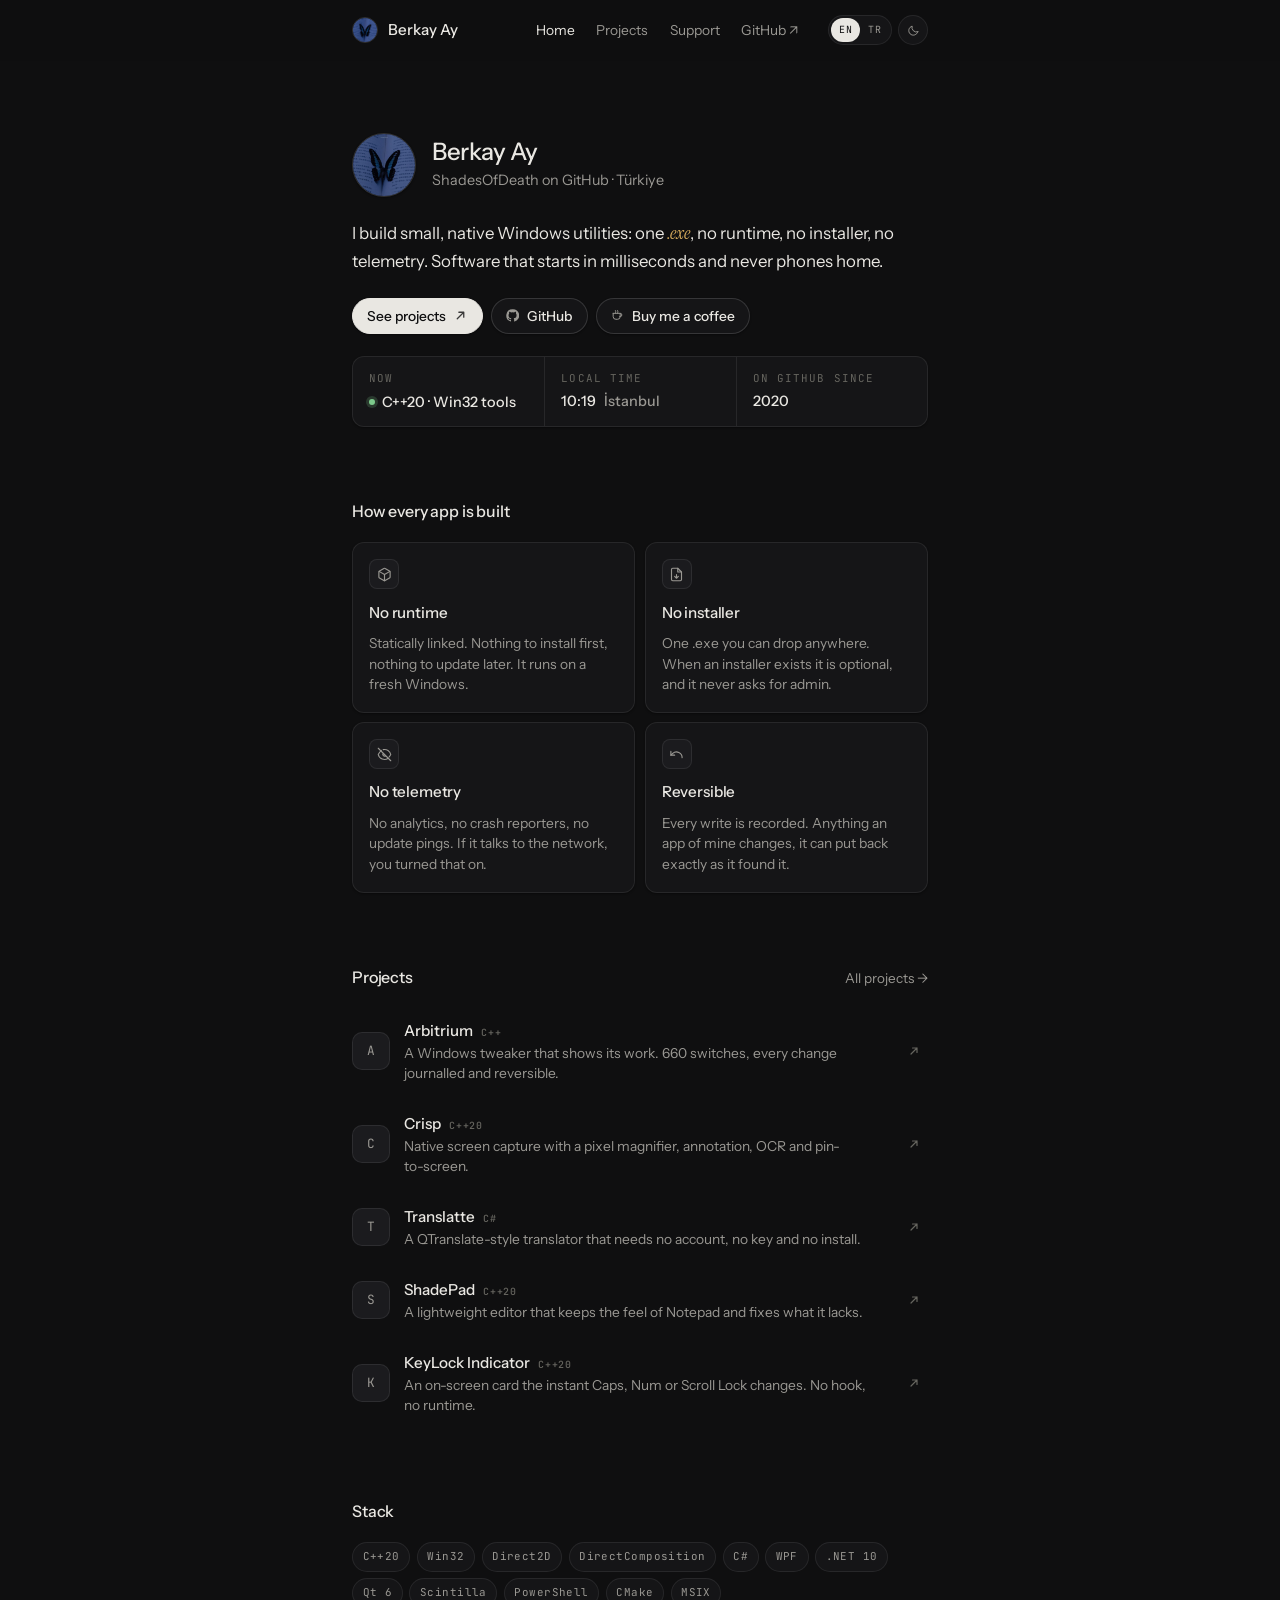
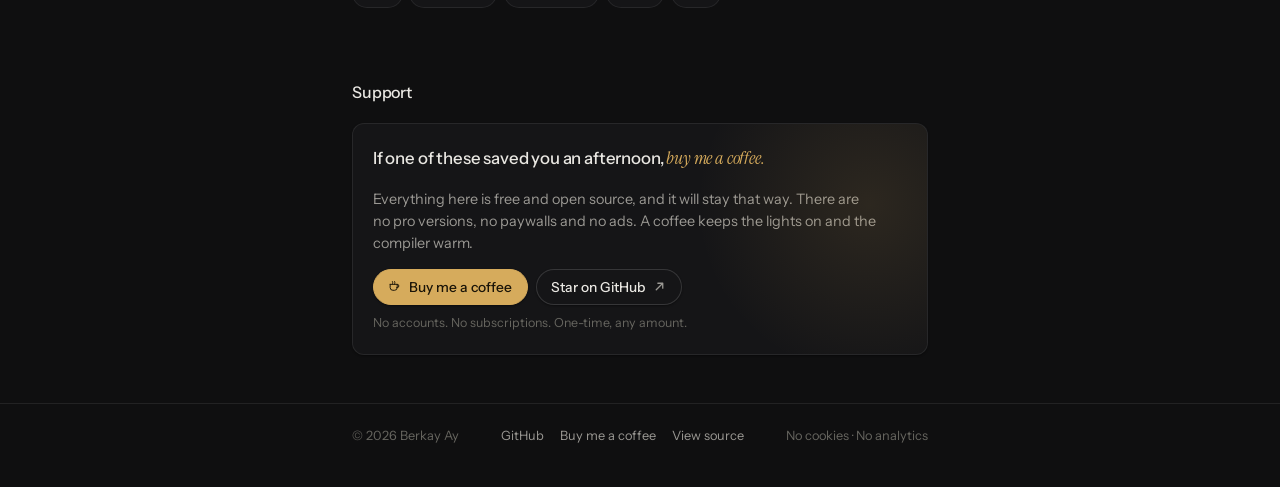
==== commit fad2f01f: "Redesign as a quiet single-column site Replaces the large-type layout with a narrow, warm, minimal o" ====
--- a/index.html
+++ b/index.html
@@ -3,12 +3,12 @@
 <head>
   <meta charset="utf-8">
   <meta name="viewport" content="width=device-width, initial-scale=1">
-  <title>Berkay Ay — Native Windows tooling</title>
+  <title>Berkay Ay</title>
   <meta name="description" content="Berkay Ay (ShadesOfDeath) builds small, single-file native Windows utilities. No runtime, no installer, no telemetry.">
   <meta name="author" content="Berkay Ay">
-  <meta name="theme-color" content="#0b0b0c">
+  <meta name="theme-color" content="#0f0f10">
   <meta property="og:type" content="website">
-  <meta property="og:title" content="Berkay Ay — Native Windows tooling">
+  <meta property="og:title" content="Berkay Ay">
   <meta property="og:description" content="Small, single-file utilities for Windows. No runtime, no installer, no telemetry.">
   <meta property="og:image" content="assets/img/berkay.webp">
   <link rel="icon" href="assets/favicon.svg" type="image/svg+xml">
@@ -24,204 +24,126 @@
   </script>
   <link rel="preconnect" href="https://fonts.googleapis.com">
   <link rel="preconnect" href="https://fonts.gstatic.com" crossorigin>
-  <link href="https://fonts.googleapis.com/css2?family=Instrument+Sans:wght@400;500;600&family=Instrument+Serif:ital@0;1&family=JetBrains+Mono:wght@400;500&display=swap" rel="stylesheet">
+  <link href="https://fonts.googleapis.com/css2?family=Instrument+Sans:wght@400;500;600&family=Instrument+Serif:ital@1&family=JetBrains+Mono:wght@400;500&display=swap" rel="stylesheet">
   <link rel="stylesheet" href="assets/css/site.css">
 </head>
 <body data-page="index">
   <a class="skip" href="#main">Skip to content</a>
-  <div class="gridlines" aria-hidden="true"></div>
-  <div class="cursor" id="cursor" aria-hidden="true"><span class="cursor__ring"><i></i></span><span class="cursor__dot"><i></i></span></div>
 
-  <header class="nav">
-    <div class="container row">
-      <a class="nav__brand" href="index.html" aria-label="Berkay Ay — index">
-        <span>Berkay Ay</span>
-        <span class="nav__status"><i></i><span data-i18n="nav.status">Focusing</span></span>
-      </a>
-      <nav class="nav__links" aria-label="Primary">
-        <a href="index.html" aria-current="page" data-i18n="nav.index">Index</a>
-        <a href="projects.html" data-i18n="nav.work">Work</a>
+  <header class="top">
+    <div class="wrap">
+      <a class="brand" href="index.html"><img src="assets/img/berkay.webp" alt="" width="26" height="26"><span>Berkay Ay</span></a>
+      <nav aria-label="Primary">
+        <a href="index.html" aria-current="page" data-i18n="nav.index">Home</a>
+        <a href="projects.html" data-i18n="nav.work">Projects</a>
         <a href="#support" data-i18n="nav.support">Support</a>
+        <a href="https://github.com/shadesofdeath" target="_blank" rel="noopener">GitHub ↗</a>
       </nav>
-      <div class="nav__tools">
-        <span class="nav__clock" id="clock" aria-hidden="true">IST --:--</span>
+      <div class="tools">
         <div class="seg" role="group" aria-label="Language">
           <button type="button" data-lang="en" aria-pressed="true">EN</button>
           <button type="button" data-lang="tr" aria-pressed="false">TR</button>
         </div>
         <button type="button" class="icon-btn" data-theme-toggle data-i18n-label="nav.theme" aria-label="Toggle theme">
-          <svg class="moon" viewBox="0 0 24 24" fill="none" stroke="currentColor" stroke-width="1.6" aria-hidden="true"><path d="M20 14.5A8.5 8.5 0 0 1 9.5 4a8.5 8.5 0 1 0 10.5 10.5Z"/></svg>
-          <svg class="sun" viewBox="0 0 24 24" fill="none" stroke="currentColor" stroke-width="1.6" aria-hidden="true"><circle cx="12" cy="12" r="4"/><path d="M12 2v2M12 20v2M2 12h2M20 12h2M4.9 4.9l1.4 1.4M17.7 17.7l1.4 1.4M4.9 19.1l1.4-1.4M17.7 6.3l1.4-1.4"/></svg>
+          <svg class="moon" viewBox="0 0 24 24" fill="none" stroke="currentColor" stroke-width="1.8" stroke-linecap="round" stroke-linejoin="round" aria-hidden="true"><path d="M20 14.5A8.5 8.5 0 0 1 9.5 4a8.5 8.5 0 1 0 10.5 10.5Z"/></svg>
+          <svg class="sun" viewBox="0 0 24 24" fill="none" stroke="currentColor" stroke-width="1.8" stroke-linecap="round" aria-hidden="true"><circle cx="12" cy="12" r="4"/><path d="M12 2v2M12 20v2M2 12h2M20 12h2M4.9 4.9l1.4 1.4M17.7 17.7l1.4 1.4M4.9 19.1l1.4-1.4M17.7 6.3l1.4-1.4"/></svg>
         </button>
-        <button type="button" class="nav__burger" aria-expanded="false" aria-controls="menu" data-i18n-label="nav.menu" aria-label="Menu"><span></span></button>
       </div>
     </div>
   </header>
 
-  <div class="menu" id="menu">
-    <a href="index.html"><small>01</small><span data-i18n="nav.index">Index</span></a>
-    <a href="projects.html"><small>02</small><span data-i18n="nav.work">Work</span></a>
-    <a href="#support"><small>03</small><span data-i18n="nav.support">Support</span></a>
-    <div class="menu__foot">
-      <a href="https://github.com/shadesofdeath" target="_blank" rel="noopener" data-i18n="menu.github">GitHub ↗</a>
-      <a href="https://buymeacoffee.com/berkayay" target="_blank" rel="noopener" data-i18n="menu.coffee">Buy me a coffee ↗</a>
-    </div>
-  </div>
-
-  <main id="main">
-    <!-- ============ HERO ============ -->
-    <section class="hero">
-      <div class="hero__field"><canvas id="field"></canvas></div>
-      <div class="hero__body container row">
-        <div class="hero__kicker c-label reveal">
-          <span class="mono" data-i18n="hero.k1">Berkay Ay</span>
-          <span class="mono" data-i18n="hero.k2">a.k.a. ShadesOfDeath</span>
-          <span class="mono" data-i18n="hero.k3">Türkiye · UTC+3</span>
-        </div>
-        <div class="c-main">
-          <h1 data-split data-i18n="hero.title">Native Windows <em>tooling.</em></h1>
-        </div>
-        <p class="hero__sub c-text reveal" style="--d:.35s" data-i18n="hero.sub">Small, single-file utilities for Windows. No runtime, no installer, no telemetry. The kind of software that starts in milliseconds and never phones home.</p>
-        <div class="hero__cta c-main btn-row reveal" style="--d:.5s">
-          <a class="btn btn--solid" href="projects.html"><span data-i18n="hero.cta.work">See the work</span><svg viewBox="0 0 16 16" fill="none" stroke="currentColor" stroke-width="1.5" aria-hidden="true"><path d="M3 13 13 3M5 3h8v8"/></svg></a>
-          <a class="btn" href="https://github.com/shadesofdeath" target="_blank" rel="noopener"><span data-i18n="hero.cta.github">GitHub</span><svg viewBox="0 0 16 16" fill="none" stroke="currentColor" stroke-width="1.5" aria-hidden="true"><path d="M3 13 13 3M5 3h8v8"/></svg></a>
+  <main id="main" class="wrap">
+    <!-- intro -->
+    <section class="intro">
+      <div class="intro__id in">
+        <div class="avatar"><img src="assets/img/berkay.webp" alt="Berkay Ay" width="64" height="64"></div>
+        <div>
+          <h1>Berkay Ay</h1>
+          <p class="intro__sub" data-i18n="hero.sub2">ShadesOfDeath on GitHub · Türkiye</p>
         </div>
       </div>
-      <div class="hero__foot container row reveal" style="--d:.7s">
-        <div><span class="mono" data-i18n="hero.f1.k">Stack</span><strong data-i18n="hero.f1.v">C++20 · Win32</strong></div>
-        <div><span class="mono" data-i18n="hero.f2.k">Also</span><strong data-i18n="hero.f2.v">C# · WPF · PowerShell</strong></div>
-        <div><span class="mono" data-i18n="hero.f3.k">On GitHub since</span><strong data-i18n="hero.f3.v">2020</strong></div>
-        <div><span class="mono" data-i18n="hero.f4.k">Licences</span><strong data-i18n="hero.f4.v">MIT · GPL · all open</strong></div>
-        <div><span class="mono" data-i18n="hero.f5.k">Scroll</span><span class="hero__scroll"><i></i></span></div>
+      <p class="lede in" style="--d:.08s" data-i18n="hero.lede">I build small, native Windows utilities: one <em>.exe</em>, no runtime, no installer, no telemetry. Software that starts in milliseconds and never phones home.</p>
+      <div class="intro__actions in" style="--d:.16s">
+        <a class="btn btn--primary" href="projects.html"><span data-i18n="hero.cta.work">See projects</span><svg class="arrow" viewBox="0 0 16 16" fill="none" stroke="currentColor" stroke-width="1.6" stroke-linecap="round" stroke-linejoin="round" aria-hidden="true"><path d="M4 12 12 4M6 4h6v6"/></svg></a>
+        <a class="btn" href="https://github.com/shadesofdeath" target="_blank" rel="noopener"><svg viewBox="0 0 24 24" fill="currentColor" aria-hidden="true"><path d="M12 .5A11.5 11.5 0 0 0 8.4 22.9c.6.1.8-.3.8-.6v-2c-3.2.7-3.9-1.4-3.9-1.4-.5-1.3-1.3-1.7-1.3-1.7-1-.7.1-.7.1-.7 1.2.1 1.8 1.2 1.8 1.2 1 1.8 2.7 1.3 3.4 1 .1-.8.4-1.3.7-1.6-2.6-.3-5.3-1.3-5.3-5.7 0-1.3.5-2.3 1.2-3.1-.1-.3-.5-1.5.1-3.1 0 0 1-.3 3.2 1.2a11 11 0 0 1 5.8 0c2.2-1.5 3.2-1.2 3.2-1.2.6 1.6.2 2.8.1 3.1.8.8 1.2 1.8 1.2 3.1 0 4.4-2.7 5.4-5.3 5.7.4.4.8 1.1.8 2.2v3.2c0 .3.2.7.8.6A11.5 11.5 0 0 0 12 .5Z"/></svg><span>GitHub</span></a>
+        <a class="btn" href="https://buymeacoffee.com/berkayay" target="_blank" rel="noopener"><svg viewBox="0 0 24 24" fill="none" stroke="currentColor" stroke-width="1.8" stroke-linecap="round" stroke-linejoin="round" aria-hidden="true"><path d="M4 8h13a3 3 0 0 1 0 6h-1"/><path d="M4 8v6a5 5 0 0 0 5 5h3a5 5 0 0 0 5-5V8"/><path d="M8 3c0 1 .8 1.2.8 2.2S8 6.5 8 7.5M12 3c0 1 .8 1.2.8 2.2S12 6.5 12 7.5"/></svg><span data-i18n="hero.cta.coffee">Buy me a coffee</span></a>
+      </div>
+      <div class="now in" style="--d:.24s">
+        <div><span class="label" data-i18n="now.1.k">Now</span><strong><i aria-hidden="true"></i><span data-i18n="now.1.v">C++20 · Win32 tools</span></strong></div>
+        <div><span class="label" data-i18n="now.2.k">Local time</span><strong><span id="clock">--:--</span><span class="muted">İstanbul</span></strong></div>
+        <div><span class="label" data-i18n="now.3.k">On GitHub since</span><strong>2020</strong></div>
       </div>
     </section>
 
-    <!-- ============ ABOUT ============ -->
-    <section class="section" id="about">
-      <i class="mark mark--l" aria-hidden="true"></i><i class="mark mark--r" aria-hidden="true"></i>
-      <div class="container">
-        <div class="row section__head">
-          <div class="section__label c-label reveal"><b>01</b><span class="mono" data-i18n="about.index">About</span></div>
-          <h2 class="section__title c-wide" data-split data-i18n="about.title">Software that <em>respects</em> the machine it runs on.</h2>
-          <div class="section__meta c-meta reveal"><span class="mono" data-i18n="about.meta1">Berkay Ay</span><span class="mono" data-i18n="about.meta2">Est. 2020</span></div>
+    <!-- principles -->
+    <section class="section" id="rules">
+      <div class="section__head in" style="--d:.3s"><h2 data-i18n="rules.title2">How every app is built</h2></div>
+      <div class="tiles">
+        <div class="tile in" style="--d:.34s">
+          <span class="tile__icon"><svg viewBox="0 0 24 24" fill="none" stroke="currentColor" stroke-width="1.8" stroke-linecap="round" stroke-linejoin="round" aria-hidden="true"><path d="M21 16V8a2 2 0 0 0-1-1.73l-7-4a2 2 0 0 0-2 0l-7 4A2 2 0 0 0 3 8v8a2 2 0 0 0 1 1.73l7 4a2 2 0 0 0 2 0l7-4A2 2 0 0 0 21 16Z"/><path d="M3.3 7 12 12l8.7-5M12 22V12"/></svg></span>
+          <h3 data-i18n="rules.1.h">No runtime</h3><p data-i18n="rules.1.p">Statically linked. Nothing to install first, nothing to update later. It runs on a fresh Windows.</p>
         </div>
-        <div class="row">
-          <div class="c-label" aria-hidden="true"></div>
-          <div class="about__text c-text">
-            <p class="lede reveal" data-i18n="about.lede">I'm <strong>Berkay Ay</strong>, <em>ShadesOfDeath</em> on the internet. I write native Windows software: the kind that ships as one executable, starts instantly and asks for nothing.</p>
-            <div class="prose reveal" style="--d:.1s">
-              <p data-i18n="about.p1">I care about what happens beneath the window: registry writes that can be undone, pixels that are read instead of guessed, a tray icon that stays quiet until it has something to say. Most of it is pure Win32 and C++20 with Direct2D on top; some of it is C# and WPF when a ribbon or a settings page needs to feel like Windows 11.</p>
-              <p data-i18n="about.p2">Everything is open source and free. If an app of mine is on your machine, it is because you put it there — and you can read every line of what it does.</p>
-            </div>
-            <dl class="spec rows reveal" style="--d:.2s">
-              <div><dt class="mono" data-i18n="spec.name">Name</dt><dd>Berkay Ay</dd></div>
-              <div><dt class="mono" data-i18n="spec.alias">Alias</dt><dd>ShadesOfDeath</dd></div>
-              <div><dt class="mono" data-i18n="spec.base">Based in</dt><dd data-i18n="spec.base.v">Türkiye</dd></div>
-              <div><dt class="mono" data-i18n="spec.focus">Focus</dt><dd data-i18n="spec.focus.v">Native Windows utilities</dd></div>
-              <div><dt class="mono" data-i18n="spec.stack">Stack</dt><dd data-i18n="spec.stack.v">C++20 · Win32 · Direct2D · DirectComposition · C# · WPF · PowerShell</dd></div>
-              <div><dt class="mono" data-i18n="spec.links">Links</dt><dd><a href="https://github.com/shadesofdeath" target="_blank" rel="noopener">github.com/shadesofdeath</a> &nbsp;·&nbsp; <a href="https://buymeacoffee.com/berkayay" target="_blank" rel="noopener">buymeacoffee.com/berkayay</a></dd></div>
-            </dl>
-          </div>
-          <div class="about__side c-side reveal" style="--d:.15s">
-            <figure class="portrait">
-              <img src="assets/img/berkay.webp" alt="Berkay Ay" width="460" height="460" loading="lazy" decoding="async">
-            </figure>
-            <div class="portrait__cap"><span class="mono" data-i18n="about.caption">@shadesofdeath</span><span class="mono">2020 —</span></div>
-          </div>
+        <div class="tile in" style="--d:.38s">
+          <span class="tile__icon"><svg viewBox="0 0 24 24" fill="none" stroke="currentColor" stroke-width="1.8" stroke-linecap="round" stroke-linejoin="round" aria-hidden="true"><path d="M14 2H6a2 2 0 0 0-2 2v16a2 2 0 0 0 2 2h12a2 2 0 0 0 2-2V8Z"/><path d="M14 2v6h6M12 18v-6M9 15l3 3 3-3"/></svg></span>
+          <h3 data-i18n="rules.2.h">No installer</h3><p data-i18n="rules.2.p">One .exe you can drop anywhere. When an installer exists it is optional, and it never asks for admin.</p>
+        </div>
+        <div class="tile in" style="--d:.42s">
+          <span class="tile__icon"><svg viewBox="0 0 24 24" fill="none" stroke="currentColor" stroke-width="1.8" stroke-linecap="round" stroke-linejoin="round" aria-hidden="true"><path d="M17.9 17.9A10 10 0 0 1 2 12s2-4 5-6.5M9.9 4.2A10 10 0 0 1 22 12s-1 2-2.5 3.7"/><path d="M14.1 14.1a3 3 0 0 1-4.2-4.2M2 2l20 20"/></svg></span>
+          <h3 data-i18n="rules.3.h">No telemetry</h3><p data-i18n="rules.3.p">No analytics, no crash reporters, no update pings. If it talks to the network, you turned that on.</p>
+        </div>
+        <div class="tile in" style="--d:.46s">
+          <span class="tile__icon"><svg viewBox="0 0 24 24" fill="none" stroke="currentColor" stroke-width="1.8" stroke-linecap="round" stroke-linejoin="round" aria-hidden="true"><path d="M3 7v6h6"/><path d="M21 17a9 9 0 0 0-15-6.7L3 13"/></svg></span>
+          <h3 data-i18n="rules.4.h">Reversible</h3><p data-i18n="rules.4.p">Every write is recorded. Anything an app of mine changes, it can put back exactly as it found it.</p>
         </div>
       </div>
     </section>
 
-    <!-- ============ RULES ============ -->
-    <section class="section" id="rules">
-      <i class="mark mark--l" aria-hidden="true"></i><i class="mark mark--r" aria-hidden="true"></i>
-      <div class="container">
-        <div class="row section__head">
-          <div class="section__label c-label reveal"><b>02</b><span class="mono" data-i18n="rules.index">Rules</span></div>
-          <h2 class="section__title c-wide" data-split data-i18n="rules.title">Four rules, <em>no exceptions.</em></h2>
-          <div class="section__meta c-meta reveal"><span class="mono" data-i18n="rules.meta1">Applies to</span><span class="mono" data-i18n="rules.meta2">Every release</span></div>
-        </div>
-        <div class="row">
-          <div class="c-label" aria-hidden="true"></div>
-          <div class="rows c-main">
-            <div class="rule reveal" style="--d:0s"><span class="rule__n">01</span><h3 data-i18n="rules.1.h">No runtime</h3><p data-i18n="rules.1.p">Statically linked. Nothing to install first, nothing to update later. It runs on a fresh Windows.</p></div>
-            <div class="rule reveal" style="--d:.06s"><span class="rule__n">02</span><h3 data-i18n="rules.2.h">No installer</h3><p data-i18n="rules.2.p">One .exe you can drop anywhere. When an installer exists it is optional, and it never asks for admin.</p></div>
-            <div class="rule reveal" style="--d:.12s"><span class="rule__n">03</span><h3 data-i18n="rules.3.h">No telemetry</h3><p data-i18n="rules.3.p">No analytics, no crash reporters, no update pings. If it talks to the network, you turned that on.</p></div>
-            <div class="rule reveal" style="--d:.18s"><span class="rule__n">04</span><h3 data-i18n="rules.4.h">Reversible</h3><p data-i18n="rules.4.p">Every write is recorded. Anything an app of mine changes, it can put back exactly as it found it.</p></div>
-          </div>
-        </div>
+    <!-- projects -->
+    <section class="section" id="work">
+      <div class="section__head in" style="--d:.2s"><h2 data-i18n="work.title2">Projects</h2><a href="projects.html" data-i18n="work.all">All projects →</a></div>
+      <div class="list" id="work-list">
+        <noscript>
+          <a class="item" href="https://github.com/shadesofdeath/Arbitrium"><span class="item__mark">A</span><span class="item__text"><span class="item__name">Arbitrium</span><span class="item__desc">A Windows tweaker that shows its work.</span></span></a>
+          <a class="item" href="https://github.com/shadesofdeath/Crisp"><span class="item__mark">C</span><span class="item__text"><span class="item__name">Crisp</span><span class="item__desc">Native screen capture with annotation and OCR.</span></span></a>
+          <a class="item" href="https://github.com/shadesofdeath/Translatte"><span class="item__mark">T</span><span class="item__text"><span class="item__name">Translatte</span><span class="item__desc">Translate anything, no API keys.</span></span></a>
+          <a class="item" href="https://github.com/shadesofdeath/ShadePad"><span class="item__mark">S</span><span class="item__text"><span class="item__name">ShadePad</span><span class="item__desc">Notepad, with the gaps filled in.</span></span></a>
+          <a class="item" href="https://github.com/shadesofdeath/KeyLockIndicator"><span class="item__mark">K</span><span class="item__text"><span class="item__name">KeyLock Indicator</span><span class="item__desc">Know your lock keys without looking down.</span></span></a>
+        </noscript>
       </div>
     </section>
 
-    <!-- ============ WORK ============ -->
-    <section class="section" id="work">
-      <i class="mark mark--l" aria-hidden="true"></i><i class="mark mark--r" aria-hidden="true"></i>
-      <div class="container">
-        <div class="row section__head">
-          <div class="section__label c-label reveal"><b>03</b><span class="mono" data-i18n="work.index">Selected work</span></div>
-          <h2 class="section__title c-wide" data-split data-i18n="work.title">Five utilities. <em>One rule:</em> one executable.</h2>
-          <div class="section__meta c-meta reveal"><span class="mono" data-i18n="work.meta1">5 projects</span><span class="mono" data-i18n="work.meta2">All open source</span></div>
-        </div>
-        <div class="row">
-          <div class="c-label" aria-hidden="true"></div>
-          <div class="c-main">
-            <div class="rows" id="work-list">
-              <noscript>
-                <a class="work-row" href="https://github.com/shadesofdeath/Arbitrium"><span class="work-row__n">01</span><span class="work-row__name">Arbitrium</span><span class="work-row__desc">A Windows tweaker that shows its work.</span></a>
-                <a class="work-row" href="https://github.com/shadesofdeath/Crisp"><span class="work-row__n">02</span><span class="work-row__name">Crisp</span><span class="work-row__desc">Native screen capture with annotation and OCR.</span></a>
-                <a class="work-row" href="https://github.com/shadesofdeath/Translatte"><span class="work-row__n">03</span><span class="work-row__name">Translatte</span><span class="work-row__desc">Translate anything, no API keys.</span></a>
-                <a class="work-row" href="https://github.com/shadesofdeath/ShadePad"><span class="work-row__n">04</span><span class="work-row__name">ShadePad</span><span class="work-row__desc">Notepad, with the gaps filled in.</span></a>
-                <a class="work-row" href="https://github.com/shadesofdeath/KeyLockIndicator"><span class="work-row__n">05</span><span class="work-row__name">KeyLock Indicator</span><span class="work-row__desc">Know your lock keys without looking down.</span></a>
-              </noscript>
-            </div>
-            <div class="work-list__foot reveal">
-              <a class="btn" href="projects.html"><span data-i18n="work.all">All projects</span><svg viewBox="0 0 16 16" fill="none" stroke="currentColor" stroke-width="1.5" aria-hidden="true"><path d="M3 13 13 3M5 3h8v8"/></svg></a>
-            </div>
-          </div>
-        </div>
+    <!-- stack -->
+    <section class="section" id="stack">
+      <div class="section__head in" style="--d:.2s"><h2 data-i18n="stack.title">Stack</h2></div>
+      <div class="chips in" style="--d:.24s">
+        <span class="chip">C++20</span><span class="chip">Win32</span><span class="chip">Direct2D</span><span class="chip">DirectComposition</span><span class="chip">C#</span><span class="chip">WPF</span><span class="chip">.NET 10</span><span class="chip">Qt 6</span><span class="chip">Scintilla</span><span class="chip">PowerShell</span><span class="chip">CMake</span><span class="chip">MSIX</span>
       </div>
     </section>
 
-    <!-- ============ SUPPORT ============ -->
+    <!-- support -->
     <section class="section" id="support">
-      <i class="mark mark--l" aria-hidden="true"></i><i class="mark mark--r" aria-hidden="true"></i>
-      <div class="container">
-        <div class="row section__head">
-          <div class="section__label c-label reveal"><b>04</b><span class="mono" data-i18n="support.index">Support</span></div>
-          <h2 class="support__title c-wide" data-split data-i18n="support.title">If one of these saved you an afternoon, <em>buy me a coffee.</em></h2>
-          <div class="section__meta c-meta reveal"><span class="mono" data-i18n="support.meta1">One-time</span><span class="mono" data-i18n="support.meta2">Any amount</span></div>
-        </div>
-        <div class="row">
-          <div class="c-label" aria-hidden="true"></div>
-          <div class="support__body c-text">
-            <p class="prose reveal" data-i18n="support.text">Everything here is free and open source, and it will stay that way. There are no pro versions, no paywalls and no ads. A coffee keeps the lights on and the compiler warm.</p>
-            <div class="btn-row reveal" style="--d:.1s">
-              <a class="btn btn--accent" href="https://buymeacoffee.com/berkayay" target="_blank" rel="noopener">
-                <svg viewBox="0 0 24 24" fill="none" stroke="currentColor" stroke-width="1.6" aria-hidden="true" style="width:15px;height:15px"><path d="M4 8h13a3 3 0 0 1 0 6h-1"/><path d="M4 8v6a5 5 0 0 0 5 5h3a5 5 0 0 0 5-5V8"/><path d="M8 3c0 1 .8 1.2.8 2.2S8 6.5 8 7.5M12 3c0 1 .8 1.2.8 2.2S12 6.5 12 7.5"/></svg>
-                <span data-i18n="support.cta">Buy me a coffee</span>
-              </a>
-              <a class="btn" href="https://github.com/shadesofdeath" target="_blank" rel="noopener"><span data-i18n="support.star">Star on GitHub</span><svg viewBox="0 0 16 16" fill="none" stroke="currentColor" stroke-width="1.5" aria-hidden="true"><path d="M3 13 13 3M5 3h8v8"/></svg></a>
-            </div>
-            <p class="support__note mono reveal" style="--d:.2s" data-i18n="support.note">No accounts. No subscriptions. One-time, any amount.</p>
-          </div>
+      <div class="section__head in" style="--d:.2s"><h2 data-i18n="support.index">Support</h2></div>
+      <div class="card in" style="--d:.24s">
+        <h2 data-i18n="support.title2">If one of these saved you an afternoon, <em>buy me a coffee.</em></h2>
+        <p data-i18n="support.text">Everything here is free and open source, and it will stay that way. There are no pro versions, no paywalls and no ads. A coffee keeps the lights on and the compiler warm.</p>
+        <div class="card__actions">
+          <a class="btn btn--accent" href="https://buymeacoffee.com/berkayay" target="_blank" rel="noopener"><svg viewBox="0 0 24 24" fill="none" stroke="currentColor" stroke-width="1.8" stroke-linecap="round" stroke-linejoin="round" aria-hidden="true"><path d="M4 8h13a3 3 0 0 1 0 6h-1"/><path d="M4 8v6a5 5 0 0 0 5 5h3a5 5 0 0 0 5-5V8"/><path d="M8 3c0 1 .8 1.2.8 2.2S8 6.5 8 7.5M12 3c0 1 .8 1.2.8 2.2S12 6.5 12 7.5"/></svg><span data-i18n="support.cta">Buy me a coffee</span></a>
+          <a class="btn" href="https://github.com/shadesofdeath" target="_blank" rel="noopener"><span data-i18n="support.star">Star on GitHub</span><svg class="arrow" viewBox="0 0 16 16" fill="none" stroke="currentColor" stroke-width="1.6" stroke-linecap="round" stroke-linejoin="round" aria-hidden="true"><path d="M4 12 12 4M6 4h6v6"/></svg></a>
+          <span class="card__note" data-i18n="support.note">No accounts. No subscriptions. One-time, any amount.</span>
         </div>
       </div>
     </section>
   </main>
 
-  <footer class="footer">
-    <i class="mark mark--l" aria-hidden="true"></i><i class="mark mark--r" aria-hidden="true"></i>
-    <div class="container">
-      <svg class="footer__mark" viewBox="0 0 1000 118" aria-hidden="true" focusable="false"><text x="0" y="112" textLength="1000" lengthAdjust="spacingAndGlyphs">SHADESOFDEATH</text></svg>
-      <div class="row footer__row">
-        <span class="mono c-label" data-i18n="footer.rights">© 2026 Berkay Ay</span>
-        <div class="footer__links c-text">
-          <a href="https://github.com/shadesofdeath" target="_blank" rel="noopener" data-i18n="footer.github">GitHub</a>
-          <a href="https://buymeacoffee.com/berkayay" target="_blank" rel="noopener" data-i18n="footer.coffee">Buy me a coffee</a>
-          <a href="https://github.com/shadesofdeath/berkaycloud" target="_blank" rel="noopener" data-i18n="footer.source">View source</a>
-        </div>
-        <span class="mono footer__note c-side" data-i18n="footer.note">No cookies · No analytics · No build step</span>
+  <footer class="foot">
+    <div class="wrap">
+      <span data-i18n="footer.rights">© 2026 Berkay Ay</span>
+      <div class="foot__links">
+        <a href="https://github.com/shadesofdeath" target="_blank" rel="noopener">GitHub</a>
+        <a href="https://buymeacoffee.com/berkayay" target="_blank" rel="noopener" data-i18n="footer.coffee">Buy me a coffee</a>
+        <a href="https://github.com/shadesofdeath/berkaycloud" target="_blank" rel="noopener" data-i18n="footer.source">View source</a>
       </div>
+      <span data-i18n="footer.note">No cookies · No analytics</span>
     </div>
   </footer>
 
--- a/assets/css/site.css
+++ b/assets/css/site.css
@@ -1,575 +1,299 @@
 /* ------------------------------------------------------------------
-   berkaycloud — design system
-   A drafting sheet: a 12-column grid that everything sits on,
-   hairlines, corner marks, one accent. No framework, no build step.
+   berkaycloud — quiet, warm, small.
+   One narrow column, soft surfaces, one accent. No framework.
    ------------------------------------------------------------------ */
 
 :root {
-  --bg: #0b0b0c;
-  --bg-2: #111113;
-  --bg-3: #18181b;
-  --ink: #ebeae4;
-  --ink-2: #9d9c95;
-  --ink-3: #5f5e58;
-  --line: rgba(235, 234, 228, 0.08);
-  --line-2: rgba(235, 234, 228, 0.18);
-  --grid: rgba(235, 234, 228, 0.045);
-  --accent: #d2a75a;
-  --accent-ink: #0b0b0c;
-  --glow: rgba(210, 167, 90, 0.14);
-  --dot: 235, 234, 228;
-
-  --font-sans: "Instrument Sans", "Inter", system-ui, -apple-system, "Segoe UI", sans-serif;
-  --font-serif: "Instrument Serif", "Iowan Old Style", Georgia, serif;
-  --font-mono: "JetBrains Mono", ui-monospace, "Cascadia Mono", "SF Mono", Menlo, monospace;
-
-  --gutter: clamp(1.25rem, 4vw, 4rem);
-  --gap: clamp(0.75rem, 1.6vw, 1.5rem);
-  --max: 1520px;
-  --nav-h: 64px;
-
-  --ease-out: cubic-bezier(0.16, 1, 0.3, 1);
-  --ease-in-out: cubic-bezier(0.65, 0, 0.35, 1);
-  --dur: 0.9s;
+  --bg: #0f0f10;
+  --surface: #151517;
+  --surface-2: #1b1b1e;
+  --line: rgba(255, 255, 255, 0.08);
+  --line-2: rgba(255, 255, 255, 0.14);
+  --ink: #e9e7e2;
+  --ink-2: #9a9893;
+  --ink-3: #66655f;
+  --accent: #d6ab5c;
+  --accent-soft: rgba(214, 171, 92, 0.12);
+  --ok: #7cc98b;
+  --shadow: 0 1px 2px rgba(0,0,0,.4);
+  --shadow-2: 0 12px 32px -12px rgba(0,0,0,.6);
+
+  --font: "Instrument Sans", "Inter", system-ui, -apple-system, "Segoe UI", sans-serif;
+  --serif: "Instrument Serif", "Iowan Old Style", Georgia, serif;
+  --mono: "JetBrains Mono", ui-monospace, "Cascadia Mono", Menlo, monospace;
+
+  --col: 640px;
+  --pad: clamp(1.25rem, 5vw, 2rem);
+  --r: 12px;
+  --r-s: 8px;
+  --ease: cubic-bezier(0.16, 1, 0.3, 1);
 
   color-scheme: dark;
 }
 
 html[data-theme="light"] {
-  --bg: #f2f1ec;
-  --bg-2: #eae8e1;
-  --bg-3: #e0ded6;
-  --ink: #151514;
-  --ink-2: #5f5e59;
-  --ink-3: #92918a;
-  --line: rgba(21, 21, 20, 0.1);
-  --line-2: rgba(21, 21, 20, 0.24);
-  --grid: rgba(21, 21, 20, 0.055);
-  --accent: #a4762a;
-  --accent-ink: #f2f1ec;
-  --glow: rgba(164, 118, 42, 0.12);
-  --dot: 21, 21, 20;
+  --bg: #f7f6f3;
+  --surface: #ffffff;
+  --surface-2: #f1f0ec;
+  --line: rgba(20, 20, 18, 0.08);
+  --line-2: rgba(20, 20, 18, 0.14);
+  --ink: #1b1b19;
+  --ink-2: #6c6b66;
+  --ink-3: #9d9c96;
+  --accent: #a8792b;
+  --accent-soft: rgba(168, 121, 43, 0.1);
+  --ok: #2f9e4f;
+  --shadow: 0 1px 2px rgba(20,20,18,.06);
+  --shadow-2: 0 12px 32px -12px rgba(20,20,18,.18);
   color-scheme: light;
 }
 
-/* ---------- reset ---------- */
+/* ---------- base ---------- */
 *, *::before, *::after { box-sizing: border-box; }
 html { -webkit-text-size-adjust: 100%; scroll-behavior: smooth; }
 body {
   margin: 0;
   background: var(--bg);
   color: var(--ink);
-  font-family: var(--font-sans);
-  font-size: 1rem;
-  line-height: 1.5;
+  font-family: var(--font);
+  font-size: 15.5px;
+  line-height: 1.6;
   -webkit-font-smoothing: antialiased;
   -moz-osx-font-smoothing: grayscale;
-  overflow-x: hidden;
-  transition: background-color .5s var(--ease-out), color .5s var(--ease-out);
-}
-img, svg, canvas { display: block; max-width: 100%; }
+  transition: background-color .4s var(--ease), color .4s var(--ease);
+}
+img, svg { display: block; max-width: 100%; }
 a { color: inherit; text-decoration: none; }
 button { font: inherit; color: inherit; background: none; border: 0; padding: 0; cursor: pointer; }
-h1, h2, h3, p, dl, dd, figure { margin: 0; }
-ul { margin: 0; padding: 0; list-style: none; }
-em { font-family: var(--font-serif); font-style: italic; font-weight: 400; letter-spacing: 0; }
-::selection { background: var(--accent); color: var(--accent-ink); }
-:focus-visible { outline: 1px solid var(--accent); outline-offset: 4px; }
+h1, h2, h3, p, dl, dd, figure, ul { margin: 0; }
+ul { padding: 0; list-style: none; }
+em { font-family: var(--serif); font-style: italic; font-weight: 400; font-size: 1.08em; }
+::selection { background: var(--accent-soft); color: var(--ink); }
+:focus-visible { outline: 2px solid var(--accent); outline-offset: 3px; border-radius: 4px; }
 
 .skip {
   position: fixed; top: 8px; left: 8px; z-index: 100;
-  padding: .5rem .75rem; background: var(--ink); color: var(--bg);
-  transform: translateY(-200%); transition: transform .2s;
-  font-family: var(--font-mono); font-size: .75rem;
+  padding: .5rem .75rem; background: var(--ink); color: var(--bg); border-radius: 6px;
+  transform: translateY(-200%); transition: transform .2s; font-size: .8rem;
 }
 .skip:focus { transform: none; }
 
-/* ---------- the grid ---------- */
-.container { padding-inline: var(--gutter); max-width: var(--max); margin-inline: auto; }
-.row {
-  display: grid;
-  grid-template-columns: repeat(12, minmax(0, 1fr));
-  column-gap: var(--gap);
-}
-.c-label { grid-column: 1 / 3; }
-.c-main  { grid-column: 3 / -1; }
-.c-text  { grid-column: 3 / 9; }
-.c-wide  { grid-column: 3 / 11; }
-.c-side  { grid-column: 10 / -1; }
-.c-meta  { grid-column: 11 / -1; }
-.c-all   { grid-column: 1 / -1; }
-
-.gridlines {
-  position: fixed; inset: 0; z-index: 0; pointer-events: none;
-  padding-inline: var(--gutter); max-width: var(--max); margin-inline: auto;
-  display: grid; grid-template-columns: repeat(12, minmax(0, 1fr)); column-gap: var(--gap);
-}
-.gridlines span { border-left: 1px solid var(--grid); }
-.gridlines span:last-child { border-right: 1px solid var(--grid); }
-.gridlines span:nth-child(3) { border-left-color: var(--line-2); }
-
-@media (max-width: 900px) {
-  .row, .gridlines { grid-template-columns: repeat(4, minmax(0, 1fr)); }
-  .gridlines span:nth-child(n + 5) { display: none; }
-  .gridlines span:nth-child(3) { border-left-color: var(--grid); }
-  .gridlines span:nth-child(4) { border-right: 1px solid var(--grid); }
-  .c-label, .c-main, .c-text, .c-wide, .c-side, .c-meta { grid-column: 1 / -1; }
-}
-
-/* ---------- type utilities ---------- */
-.mono {
-  font-family: var(--font-mono);
-  font-size: .7rem;
-  letter-spacing: .12em;
-  text-transform: uppercase;
-  color: var(--ink-2);
-  font-variant-numeric: tabular-nums;
-}
-.mono b { font-weight: 500; color: var(--ink); }
-.accent { color: var(--accent); }
-
-/* ---------- grain + cursor + page transition ---------- */
-body::after {
-  content: "";
-  position: fixed; inset: -50%; z-index: 90;
-  pointer-events: none;
-  background-image: url("data:image/svg+xml,%3Csvg xmlns='http://www.w3.org/2000/svg' width='240' height='240'%3E%3Cfilter id='n'%3E%3CfeTurbulence type='fractalNoise' baseFrequency='.9' numOctaves='2' stitchTiles='stitch'/%3E%3CfeColorMatrix values='0 0 0 0 1 0 0 0 0 1 0 0 0 0 1 0 0 0 .5 0'/%3E%3C/filter%3E%3Crect width='100%25' height='100%25' filter='url(%23n)'/%3E%3C/svg%3E");
-  opacity: .04;
-  mix-blend-mode: overlay;
-  animation: grain 1.2s steps(6) infinite;
-}
-html[data-theme="light"] body::after { opacity: .06; }
-@keyframes grain {
-  0% { transform: translate(0, 0); }
-  20% { transform: translate(-4%, 3%); }
-  40% { transform: translate(3%, -5%); }
-  60% { transform: translate(-2%, -2%); }
-  80% { transform: translate(5%, 4%); }
-  100% { transform: translate(0, 0); }
-}
-
-.cursor { display: none; }
-@media (pointer: fine) {
-  html.has-cursor, html.has-cursor a, html.has-cursor button { cursor: none; }
-  .cursor { display: block; position: fixed; top: 0; left: 0; z-index: 200; pointer-events: none; }
-  .cursor__dot, .cursor__ring { position: absolute; top: 0; left: 0; will-change: transform; }
-  .cursor__dot i {
-    display: block; width: 5px; height: 5px; margin: -2.5px 0 0 -2.5px;
-    background: var(--ink);
-    transition: transform .25s var(--ease-out), opacity .25s;
-  }
-  .cursor__ring i {
-    display: block; width: 32px; height: 32px; margin: -16px 0 0 -16px;
-    border: 1px solid var(--ink); opacity: .45;
-    transition: transform .35s var(--ease-out), opacity .35s, border-color .35s, background-color .35s;
-  }
-  html.cursor-link .cursor__ring i { transform: scale(1.5); opacity: 1; border-color: var(--accent); background: var(--glow); }
-  html.cursor-link .cursor__dot i { transform: scale(0); }
-  html.cursor-hidden .cursor__dot i, html.cursor-hidden .cursor__ring i { opacity: 0; }
-}
+.wrap { max-width: var(--col); margin-inline: auto; padding-inline: var(--pad); }
+
+.label {
+  font-family: var(--mono); font-size: .68rem; letter-spacing: .1em; text-transform: uppercase;
+  color: var(--ink-3); font-variant-numeric: tabular-nums;
+}
+.muted { color: var(--ink-2); }
+.link { color: var(--ink); border-bottom: 1px solid var(--line-2); transition: border-color .25s; }
+.link:hover { border-color: var(--accent); }
 
 @view-transition { navigation: auto; }
-::view-transition-old(root) { animation: vt-out .3s var(--ease-in-out) both; }
-::view-transition-new(root) { animation: vt-in .5s var(--ease-out) both; }
+::view-transition-old(root) { animation: vt-out .25s ease both; }
+::view-transition-new(root) { animation: vt-in .4s var(--ease) both; }
 @keyframes vt-out { to { opacity: 0; } }
-@keyframes vt-in { from { opacity: 0; transform: translateY(10px); } }
-
-/* ---------- nav ---------- */
-.nav {
-  position: fixed; top: 0; left: 0; right: 0; z-index: 80;
-  height: var(--nav-h);
-  transition: background-color .4s, border-color .4s;
+@keyframes vt-in { from { opacity: 0; transform: translateY(6px); } }
+
+/* ---------- header ---------- */
+.top {
+  position: sticky; top: 0; z-index: 50;
+  background: color-mix(in srgb, var(--bg) 84%, transparent);
+  -webkit-backdrop-filter: blur(12px); backdrop-filter: blur(12px);
   border-bottom: 1px solid transparent;
-}
-.nav .row { height: 100%; align-items: center; }
-.nav.is-scrolled {
-  background: color-mix(in srgb, var(--bg) 82%, transparent);
-  -webkit-backdrop-filter: blur(14px) saturate(140%);
-  backdrop-filter: blur(14px) saturate(140%);
-  border-bottom-color: var(--line);
-}
-.nav__brand {
-  grid-column: 1 / 3;
-  display: inline-flex; align-items: center; gap: .6rem;
-  font-weight: 500; font-size: .95rem; letter-spacing: -0.01em;
-  white-space: nowrap;
-}
-.nav__status {
-  display: inline-flex; align-items: center; gap: .45rem;
-  font-family: var(--font-mono); font-size: .64rem; letter-spacing: .1em; text-transform: uppercase;
-  color: var(--ink-2);
-}
-.nav__status i { width: 5px; height: 5px; background: var(--accent); animation: pulse 2.4s ease-out infinite; }
-@keyframes pulse {
-  0% { box-shadow: 0 0 0 0 rgba(210,167,90,.5); }
-  70% { box-shadow: 0 0 0 8px rgba(210,167,90,0); }
-  100% { box-shadow: 0 0 0 0 rgba(210,167,90,0); }
-}
-.nav__links { grid-column: 3 / 8; display: flex; gap: 2rem; }
-.nav__links a {
-  position: relative;
-  font-family: var(--font-mono); font-size: .7rem; letter-spacing: .12em; text-transform: uppercase;
-  color: var(--ink-2); transition: color .3s; padding-block: .3rem;
-}
-.nav__links a::after {
-  content: ""; position: absolute; left: 0; right: 100%; bottom: 0; height: 1px; background: var(--ink);
-  transition: right .5s var(--ease-out);
-}
-.nav__links a:hover, .nav__links a[aria-current="page"] { color: var(--ink); }
-.nav__links a:hover::after, .nav__links a[aria-current="page"]::after { right: 0; }
-.nav__tools { grid-column: 8 / -1; display: flex; align-items: center; justify-content: flex-end; gap: .5rem; }
-.nav__clock {
-  font-family: var(--font-mono); font-size: .68rem; letter-spacing: .1em; color: var(--ink-2);
-  font-variant-numeric: tabular-nums; margin-right: .5rem; min-width: 8.5ch; text-align: right;
-}
-.seg { display: inline-flex; border: 1px solid var(--line-2); }
-.seg button {
-  font-family: var(--font-mono); font-size: .64rem; letter-spacing: .1em;
-  padding: .45rem .6rem; color: var(--ink-2);
-  transition: background-color .3s, color .3s;
-}
+  transition: border-color .3s;
+}
+.top.is-scrolled { border-bottom-color: var(--line); }
+.top .wrap { display: flex; align-items: center; gap: 1rem; height: 60px; }
+.brand { display: inline-flex; align-items: center; gap: .6rem; font-weight: 500; font-size: .95rem; }
+.brand img { width: 26px; height: 26px; border-radius: 50%; object-fit: cover; border: 1px solid var(--line-2); }
+.top nav { margin-left: auto; display: flex; gap: .15rem; }
+.top nav a {
+  font-size: .86rem; color: var(--ink-2); padding: .35rem .6rem; border-radius: 6px;
+  transition: color .2s, background-color .2s;
+}
+.top nav a:hover { color: var(--ink); background: var(--surface-2); }
+.top nav a[aria-current="page"] { color: var(--ink); }
+.tools { display: flex; align-items: center; gap: .35rem; margin-left: .25rem; }
+.seg { display: inline-flex; border: 1px solid var(--line); border-radius: 999px; padding: 2px; background: var(--surface); }
+.seg button { font-family: var(--mono); font-size: .62rem; letter-spacing: .06em; padding: .28rem .5rem; border-radius: 999px; color: var(--ink-2); transition: background-color .2s, color .2s; }
 .seg button[aria-pressed="true"] { background: var(--ink); color: var(--bg); }
 .icon-btn {
-  width: 32px; height: 32px; display: grid; place-items: center;
-  border: 1px solid var(--line-2); color: var(--ink-2);
-  transition: color .3s, border-color .3s;
-}
-.icon-btn:hover { color: var(--ink); border-color: var(--ink); }
-.icon-btn svg { width: 14px; height: 14px; }
+  width: 30px; height: 30px; border-radius: 999px; display: grid; place-items: center;
+  border: 1px solid var(--line); background: var(--surface); color: var(--ink-2);
+  transition: color .2s, border-color .2s, transform .3s var(--ease);
+}
+.icon-btn:hover { color: var(--ink); border-color: var(--line-2); transform: rotate(-15deg); }
+.icon-btn svg { width: 13px; height: 13px; }
 .icon-btn .sun { display: none; }
 html[data-theme="light"] .icon-btn .sun { display: block; }
 html[data-theme="light"] .icon-btn .moon { display: none; }
-.nav__burger { display: none; }
-
-.menu {
-  position: fixed; inset: 0; z-index: 85; background: var(--bg);
-  display: grid; align-content: center; padding: var(--gutter); gap: 0;
-  transform: translateY(-100%); transition: transform .6s var(--ease-in-out);
-}
-.menu.is-open { transform: none; }
-.menu a {
-  font-size: clamp(2.4rem, 11vw, 4rem); line-height: 1.05; letter-spacing: -0.03em; font-weight: 500;
-  display: flex; align-items: baseline; gap: 1rem;
-  border-bottom: 1px solid var(--line); padding-block: .75rem;
-}
-.menu a small { font-family: var(--font-mono); font-size: .68rem; letter-spacing: .12em; color: var(--ink-3); }
-.menu__foot { margin-top: 2rem; display: flex; gap: 1.5rem; flex-wrap: wrap; }
-.menu__foot a { font-size: .9rem; border: 0; padding: 0; }
-
-@media (max-width: 900px) {
-  .nav__brand { grid-column: 1 / 3; }
-  .nav__links, .nav__clock, .nav__status { display: none; }
-  .nav__tools { grid-column: 3 / -1; }
-  .nav__burger {
-    display: grid; place-items: center; width: 32px; height: 32px; border: 1px solid var(--line-2);
-  }
-  .nav__burger span { display: block; width: 14px; height: 1px; background: var(--ink); position: relative; }
-  .nav__burger span::before, .nav__burger span::after {
-    content: ""; position: absolute; left: 0; width: 100%; height: 1px; background: var(--ink); transition: transform .3s;
-  }
-  .nav__burger span::before { top: -4px; }
-  .nav__burger span::after { top: 4px; }
-  html.menu-open .nav__burger span { background: transparent; }
-  html.menu-open .nav__burger span::before { transform: translateY(4px) rotate(45deg); }
-  html.menu-open .nav__burger span::after { transform: translateY(-4px) rotate(-45deg); }
-}
-
-/* ---------- buttons + chips ---------- */
+@media (max-width: 560px) {
+  .top .wrap { height: auto; padding-block: .75rem; flex-wrap: wrap; row-gap: .5rem; }
+  .top nav { margin-left: 0; width: 100%; order: 3; }
+  .top nav a { padding-left: 0; }
+  .tools { margin-left: auto; }
+}
+
+/* ---------- sections ---------- */
+main { padding-block: clamp(3rem, 8vh, 5rem) 3rem; display: grid; gap: clamp(3.5rem, 8vh, 5rem); }
+.section { display: grid; gap: 1.1rem; }
+.section__head { display: flex; align-items: baseline; justify-content: space-between; gap: 1rem; }
+.section__head h2 { font-size: 1rem; font-weight: 500; letter-spacing: -0.01em; }
+.section__head a { font-size: .84rem; color: var(--ink-2); transition: color .2s; }
+.section__head a:hover { color: var(--ink); }
+
+/* ---------- intro ---------- */
+.intro { display: grid; gap: 1.4rem; }
+.intro__id { display: flex; align-items: center; gap: 1rem; }
+.avatar { width: 64px; height: 64px; border-radius: 50%; overflow: hidden; border: 1px solid var(--line-2); flex: none; box-shadow: var(--shadow); }
+.avatar img { width: 100%; height: 100%; object-fit: cover; filter: grayscale(.2); transition: transform .6s var(--ease), filter .6s; }
+.avatar:hover img { transform: scale(1.08) rotate(-3deg); filter: none; }
+.intro h1 { font-size: 1.5rem; font-weight: 500; letter-spacing: -0.02em; line-height: 1.2; }
+.intro__sub { font-size: .9rem; color: var(--ink-2); margin-top: .15rem; }
+.intro p.lede { font-size: 1.05rem; line-height: 1.6; color: var(--ink); text-wrap: pretty; max-width: 34em; }
+.intro p.lede em { color: var(--accent); }
+.intro__actions { display: flex; gap: .5rem; flex-wrap: wrap; }
+
 .btn {
-  display: inline-flex; align-items: center; gap: .7rem;
-  height: 44px; padding: 0 1.1rem;
-  border: 1px solid var(--line-2);
-  font-family: var(--font-mono); font-size: .7rem; letter-spacing: .12em; text-transform: uppercase;
-  position: relative; overflow: hidden; isolation: isolate; white-space: nowrap;
-  transition: color .4s var(--ease-out), border-color .4s;
-}
-.btn::before {
-  content: ""; position: absolute; inset: 0; z-index: -1; background: var(--ink);
-  transform: translateY(101%); transition: transform .5s var(--ease-out);
-}
-.btn:hover { color: var(--bg); border-color: var(--ink); }
-.btn:hover::before { transform: none; }
-.btn svg { width: 12px; height: 12px; transition: transform .4s var(--ease-out); }
-.btn:hover svg { transform: translate(2px, -2px); }
-.btn--solid { background: var(--ink); color: var(--bg); border-color: var(--ink); }
-.btn--solid::before { background: var(--accent); }
-.btn--solid:hover { color: var(--accent-ink); border-color: var(--accent); }
-.btn--accent { background: var(--accent); color: var(--accent-ink); border-color: var(--accent); }
-.btn--accent::before { background: var(--ink); }
-.btn--accent:hover { color: var(--bg); border-color: var(--ink); }
-.btn-row { display: flex; gap: .5rem; flex-wrap: wrap; }
-
+  display: inline-flex; align-items: center; gap: .5rem;
+  height: 36px; padding: 0 .9rem; border-radius: 999px;
+  font-size: .86rem; font-weight: 500;
+  border: 1px solid var(--line-2); background: var(--surface); color: var(--ink);
+  box-shadow: var(--shadow);
+  transition: transform .3s var(--ease), border-color .2s, background-color .2s, color .2s;
+}
+.btn:hover { transform: translateY(-1px); border-color: var(--ink-3); }
+.btn svg { width: 13px; height: 13px; color: var(--ink-2); transition: color .2s, transform .3s var(--ease); }
+.btn:hover svg { color: var(--ink); }
+.btn:hover .arrow { transform: translate(1px, -1px); }
+.btn--primary { background: var(--ink); color: var(--bg); border-color: var(--ink); }
+.btn--primary svg { color: var(--bg); opacity: .8; }
+.btn--primary:hover { background: var(--ink); border-color: var(--ink); }
+.btn--accent { background: var(--accent); color: #1a1408; border-color: var(--accent); }
+.btn--accent svg { color: #1a1408; }
+.btn--accent:hover { border-color: var(--accent); }
+
+/* status strip */
+.now {
+  display: grid; grid-template-columns: repeat(3, minmax(0, 1fr));
+  border: 1px solid var(--line); border-radius: var(--r); background: var(--surface); box-shadow: var(--shadow);
+  overflow: hidden;
+}
+.now > div { padding: .8rem 1rem; display: grid; gap: .2rem; border-left: 1px solid var(--line); min-width: 0; }
+.now > div:first-child { border-left: 0; }
+.now strong { font-weight: 500; font-size: .9rem; display: flex; align-items: center; gap: .45rem; flex-wrap: wrap; }
+.now i { width: 6px; height: 6px; border-radius: 50%; background: var(--ok); box-shadow: 0 0 0 3px color-mix(in srgb, var(--ok) 20%, transparent); flex: none; }
+@media (max-width: 560px) {
+  .now { grid-template-columns: 1fr; }
+  .now > div { border-left: 0; border-top: 1px solid var(--line); }
+  .now > div:first-child { border-top: 0; }
+}
+
+/* ---------- principles ---------- */
+.tiles { display: grid; grid-template-columns: repeat(2, minmax(0, 1fr)); gap: .6rem; }
+.tile {
+  position: relative; padding: 1rem 1rem 1.05rem; border-radius: var(--r);
+  border: 1px solid var(--line); background: var(--surface); box-shadow: var(--shadow);
+  display: grid; gap: .5rem; align-content: start;
+  transition: transform .35s var(--ease), border-color .25s, box-shadow .35s;
+}
+.tile:hover { transform: translateY(-2px); border-color: var(--line-2); box-shadow: var(--shadow-2); }
+.tile__icon { width: 30px; height: 30px; border-radius: 8px; display: grid; place-items: center; background: var(--surface-2); color: var(--ink-2); border: 1px solid var(--line); }
+.tile__icon svg { width: 15px; height: 15px; }
+.tile:hover .tile__icon { color: var(--accent); background: var(--accent-soft); border-color: transparent; }
+.tile h3 { font-size: .95rem; font-weight: 500; letter-spacing: -0.01em; margin-top: .2rem; }
+.tile p { font-size: .86rem; line-height: 1.5; color: var(--ink-2); text-wrap: pretty; }
+@media (max-width: 480px) { .tiles { grid-template-columns: 1fr; } }
+
+/* ---------- project list ---------- */
+.list { display: grid; gap: .35rem; }
+.item {
+  display: grid; grid-template-columns: 38px minmax(0, 1fr) auto; align-items: center; gap: .9rem;
+  padding: .7rem .8rem; margin-inline: -.8rem; border-radius: var(--r);
+  transition: background-color .2s;
+}
+.item:hover { background: var(--surface); }
+.item__mark {
+  width: 38px; height: 38px; border-radius: 10px; display: grid; place-items: center;
+  border: 1px solid var(--line); background: var(--surface-2);
+  font-family: var(--mono); font-size: .8rem; color: var(--ink-2);
+  transition: color .2s, border-color .2s, background-color .2s;
+}
+.item:hover .item__mark { color: var(--accent); background: var(--accent-soft); border-color: transparent; }
+.item__text { display: grid; gap: .05rem; min-width: 0; }
+.item__name { font-weight: 500; font-size: .95rem; display: flex; align-items: baseline; gap: .5rem; }
+.item__name small { font-family: var(--mono); font-size: .62rem; letter-spacing: .06em; color: var(--ink-3); text-transform: uppercase; }
+.item__desc { font-size: .86rem; color: var(--ink-2); line-height: 1.45; text-wrap: pretty; }
+.item__arrow { width: 28px; height: 28px; border-radius: 999px; display: grid; place-items: center; color: var(--ink-3); border: 1px solid transparent; transition: color .2s, border-color .2s, transform .3s var(--ease); }
+.item__arrow svg { width: 12px; height: 12px; }
+.item:hover .item__arrow { color: var(--ink); border-color: var(--line-2); transform: translate(1px, -1px); }
+@media (max-width: 480px) { .item__arrow { display: none; } .item { grid-template-columns: 38px minmax(0, 1fr); } }
+
+/* ---------- stack chips ---------- */
+.chips { display: flex; flex-wrap: wrap; gap: .4rem; }
 .chip {
-  font-family: var(--font-mono); font-size: .62rem; letter-spacing: .1em; text-transform: uppercase;
-  padding: .3rem .5rem; border: 1px solid var(--line-2); color: var(--ink-2); white-space: nowrap;
-}
-.chips { display: flex; gap: .35rem; flex-wrap: wrap; }
-
-/* ---------- page skeleton ---------- */
-main { position: relative; z-index: 1; }
-
-/* section frame: hairline aligned to the grid + corner marks */
-.section { position: relative; padding-block: clamp(5rem, 11vh, 8.5rem); }
-.section::before {
-  content: ""; position: absolute; top: 0; left: var(--gutter); right: var(--gutter); height: 1px; background: var(--line);
-}
-.mark { position: absolute; top: 0; width: 9px; height: 9px; transform: translate(-50%, -50%); pointer-events: none; }
-.mark::before, .mark::after { content: ""; position: absolute; background: var(--line-2); }
-.mark::before { left: 0; right: 0; top: 4px; height: 1px; }
-.mark::after { top: 0; bottom: 0; left: 4px; width: 1px; }
-.mark--l { left: var(--gutter); }
-.mark--r { left: auto; right: var(--gutter); transform: translate(50%, -50%); }
-@media (min-width: 1601px) {
-  .mark--l { left: calc((100% - var(--max)) / 2 + var(--gutter)); }
-  .mark--r { right: calc((100% - var(--max)) / 2 + var(--gutter)); }
-  .section::before, .footer::before { left: calc((100% - var(--max)) / 2 + var(--gutter)); right: calc((100% - var(--max)) / 2 + var(--gutter)); }
-}
-
-.section__head { margin-bottom: clamp(3rem, 7vh, 5rem); align-items: end; }
-.section__label { display: grid; gap: .35rem; align-content: start; }
-.section__label b { font-family: var(--font-mono); font-weight: 500; font-size: .8rem; letter-spacing: .1em; color: var(--ink); }
-.section__title {
-  font-size: clamp(2.2rem, 5vw, 4.4rem);
-  line-height: 1; letter-spacing: -0.035em; font-weight: 500;
-  text-wrap: balance;
-}
-.section__title em { font-weight: 400; }
-.section__meta { display: grid; gap: .3rem; text-align: right; align-content: end; }
-.sticky { position: sticky; top: calc(var(--nav-h) + 1.5rem); align-self: start; }
-@media (max-width: 900px) {
-  .section__head { row-gap: 1.25rem; }
-  .section__meta { text-align: left; margin-top: .5rem; }
-  .sticky { position: static; }
-}
-
-/* generic hairline rows (spec, rules, work, projects) */
-.rows { border-top: 1px solid var(--line); }
-.rows > * {
-  position: relative;
-  border-bottom: 1px solid var(--line);
-  transition: padding-left .5s var(--ease-out);
-}
-.rows > a::after {
-  content: ""; position: absolute; left: 0; bottom: -1px; width: 100%; height: 1px; background: var(--ink);
-  transform: scaleX(0); transform-origin: left; transition: transform .7s var(--ease-out);
-}
-.rows > a:hover::after { transform: none; }
-
-/* ---------- hero ---------- */
-.hero {
-  position: relative; z-index: 1;
-  min-height: 100svh;
-  display: grid; grid-template-columns: minmax(0, 1fr); grid-template-rows: 1fr auto;
-  padding-top: var(--nav-h);
-  overflow: hidden;
-}
-.hero__field {
-  position: absolute; inset: 0; z-index: 0; pointer-events: none;
-  mask-image: radial-gradient(110% 80% at 72% 42%, #000 25%, transparent 72%);
-  -webkit-mask-image: radial-gradient(110% 80% at 72% 42%, #000 25%, transparent 72%);
-}
-.hero__body {
-  position: relative; z-index: 1; min-width: 0; width: 100%;
-  align-content: end; row-gap: 0;
-  padding-block: clamp(3rem, 8vh, 6rem) clamp(2.5rem, 6vh, 4rem);
-}
-.hero__kicker { display: grid; gap: .3rem; align-content: start; padding-top: .55em; }
-.hero__kicker .mono { color: var(--ink-3); }
-.hero__kicker .mono:first-child { color: var(--ink); }
-.hero h1 {
-  font-size: clamp(3.4rem, 9.6vw, 9.6rem);
-  line-height: .92; letter-spacing: -0.045em; font-weight: 500;
-  text-wrap: balance;
-}
-.hero h1 em { font-weight: 400; letter-spacing: -0.02em; }
-.hero__sub {
-  margin-top: clamp(1.5rem, 3.5vh, 2.5rem);
-  font-size: clamp(1.05rem, 1.35vw, 1.25rem); line-height: 1.5; color: var(--ink-2);
-  text-wrap: pretty; max-width: 100%;
-}
-.hero__cta { margin-top: clamp(1.5rem, 3.5vh, 2.25rem); }
-.hero__foot {
-  position: relative; z-index: 1; min-width: 0; width: 100%;
-  border-top: 1px solid var(--line);
-  row-gap: 0;
-}
-.hero__foot > div {
-  grid-column: span 2;
-  padding: 1.1rem 0 1.1rem var(--gap);
-  display: grid; gap: .3rem; align-content: start;
-  border-left: 1px solid var(--line);
-  min-width: 0;
-}
-.hero__foot > div:first-child { grid-column: 3 / span 2; }
-.hero__foot strong { font-weight: 500; font-size: .92rem; letter-spacing: -0.01em; white-space: nowrap; overflow: hidden; text-overflow: ellipsis; }
-.hero__scroll { display: inline-flex; align-items: center; gap: .6rem; height: 1.4rem; }
-.hero__scroll i { width: 1px; height: 22px; background: var(--line-2); position: relative; overflow: hidden; }
-.hero__scroll i::after { content: ""; position: absolute; inset: 0; background: var(--accent); animation: drip 1.8s var(--ease-in-out) infinite; }
-@keyframes drip { 0% { transform: translateY(-100%); } 60%, 100% { transform: translateY(100%); } }
-@media (max-width: 900px) {
-  .hero__kicker { padding-top: 0; margin-bottom: 1.5rem; }
-  .hero__foot > div, .hero__foot > div:first-child { grid-column: span 2; padding-left: 0; border-left: 0; border-top: 1px solid var(--line); }
-  .hero__foot > div:nth-child(even) { padding-left: var(--gap); border-left: 1px solid var(--line); }
-  .hero__foot > div:nth-child(-n + 2) { border-top: 0; }
-  .hero__foot > div:last-child { display: none; }
-}
-
-/* ---------- about ---------- */
-.lede {
-  font-size: clamp(1.4rem, 2.35vw, 2.1rem); line-height: 1.28; letter-spacing: -0.02em; font-weight: 400;
-  text-wrap: pretty;
-}
-.lede strong { font-weight: 500; }
-.lede em { color: var(--accent); }
-.prose { color: var(--ink-2); font-size: 1rem; line-height: 1.6; text-wrap: pretty; display: grid; gap: 1.1rem; }
-.about__text { display: grid; gap: 1.75rem; }
-.about__side { display: grid; gap: 1rem; align-content: start; }
-.portrait { position: relative; aspect-ratio: 1; overflow: hidden; background: var(--bg-3); }
-.portrait img {
-  width: 100%; height: 100%; object-fit: cover;
-  filter: grayscale(1) contrast(1.06); transform: scale(1.02);
-  transition: filter .9s var(--ease-out), transform 1.4s var(--ease-out);
-}
-.portrait:hover img { filter: none; transform: scale(1.06); }
-.portrait__cap { display: flex; justify-content: space-between; }
-
-.spec { margin-top: 2.5rem; }
-.spec > div { display: grid; grid-template-columns: repeat(10, minmax(0, 1fr)); column-gap: var(--gap); padding: .85rem 0; }
-.spec dt { grid-column: 1 / 3; }
-.spec dd { grid-column: 3 / 9; font-size: .95rem; }
-.spec dd a { border-bottom: 1px solid var(--line-2); transition: border-color .3s, color .3s; }
-.spec dd a:hover { border-color: var(--accent); color: var(--accent); }
-@media (max-width: 900px) {
-  .about__side { grid-template-columns: minmax(0, 220px); margin-top: 2rem; }
-  .spec > div { grid-template-columns: repeat(4, minmax(0, 1fr)); }
-  .spec dt { grid-column: 1 / 2; } .spec dd { grid-column: 2 / -1; }
-}
-
-/* ---------- rules ---------- */
-.rule { display: grid; grid-template-columns: repeat(10, minmax(0, 1fr)); column-gap: var(--gap); padding: 1.6rem 0; }
-.rule__n { grid-column: 1 / 2; font-family: var(--font-mono); font-size: .7rem; letter-spacing: .12em; color: var(--ink-3); padding-top: .55em; }
-.rule h3 { grid-column: 2 / 5; font-size: clamp(1.35rem, 2vw, 1.8rem); letter-spacing: -0.025em; font-weight: 500; line-height: 1.1; }
-.rule p { grid-column: 5 / 10; color: var(--ink-2); font-size: .98rem; line-height: 1.55; text-wrap: pretty; }
-.rule::before {
-  content: ""; position: absolute; left: 0; top: 0; bottom: -1px; width: 2px; background: var(--accent);
-  transform: scaleY(0); transform-origin: top; transition: transform .6s var(--ease-out);
-}
-.rule:hover::before { transform: none; }
-.rule:hover { padding-left: 1rem; }
-@media (max-width: 900px) {
-  .rule { grid-template-columns: repeat(4, minmax(0, 1fr)); row-gap: .5rem; }
-  .rule__n { grid-column: 1 / 2; } .rule h3 { grid-column: 2 / -1; } .rule p { grid-column: 2 / -1; }
-  .rule:hover { padding-left: 0; }
-}
-
-/* ---------- work list (index) ---------- */
-.work-row { display: grid; grid-template-columns: repeat(10, minmax(0, 1fr)); column-gap: var(--gap); padding: 1.5rem 0; align-items: center; }
-.work-row:hover { padding-left: .75rem; }
-.work-row__n { grid-column: 1 / 2; font-family: var(--font-mono); font-size: .7rem; letter-spacing: .12em; color: var(--ink-3); }
-.work-row__name { grid-column: 2 / 6; font-size: clamp(1.6rem, 3vw, 2.6rem); letter-spacing: -0.03em; font-weight: 500; line-height: 1; display: flex; align-items: baseline; gap: .75rem; flex-wrap: wrap; }
-.work-row__name small { font-family: var(--font-mono); font-size: .64rem; letter-spacing: .12em; text-transform: uppercase; color: var(--ink-3); font-weight: 400; }
-.work-row__desc { grid-column: 6 / 10; color: var(--ink-2); font-size: .95rem; text-wrap: pretty; }
-.work-row__arrow { grid-column: 10 / 11; justify-self: end; width: 36px; height: 36px; border: 1px solid var(--line-2); display: grid; place-items: center; transition: background-color .4s, color .4s, border-color .4s; }
-.work-row__arrow svg { width: 13px; height: 13px; }
-.work-row:hover .work-row__arrow { background: var(--ink); color: var(--bg); border-color: var(--ink); }
-.work-list__foot { display: flex; justify-content: flex-end; margin-top: 1.5rem; }
-@media (max-width: 900px) {
-  .work-row { grid-template-columns: repeat(4, minmax(0, 1fr)); row-gap: .6rem; }
-  .work-row:hover { padding-left: 0; }
-  .work-row__n { grid-column: 1 / 2; } .work-row__name { grid-column: 2 / 4; }
-  .work-row__desc { grid-column: 2 / -1; } .work-row__arrow { grid-column: 4 / 5; grid-row: 1; }
-}
-
-/* ---------- support ---------- */
-.support__title {
-  font-size: clamp(2.3rem, 5.6vw, 5.2rem); line-height: .98; letter-spacing: -0.04em; font-weight: 500;
-  text-wrap: balance;
-}
-.support__title em { font-weight: 400; color: var(--accent); }
-.support__body { display: grid; gap: 1.5rem; }
-.support__note { margin-top: .25rem; }
+  font-family: var(--mono); font-size: .68rem; letter-spacing: .04em;
+  padding: .32rem .6rem; border-radius: 999px; border: 1px solid var(--line); background: var(--surface); color: var(--ink-2);
+  transition: color .2s, border-color .2s;
+}
+.chip:hover { color: var(--ink); border-color: var(--line-2); }
+
+/* ---------- support card ---------- */
+.card {
+  border: 1px solid var(--line); border-radius: var(--r); background: var(--surface); box-shadow: var(--shadow);
+  padding: 1.25rem 1.25rem 1.3rem; display: grid; gap: .9rem;
+  position: relative; overflow: hidden;
+}
+.card::before {
+  content: ""; position: absolute; inset: -40% -20% auto auto; width: 60%; aspect-ratio: 1; border-radius: 50%;
+  background: radial-gradient(closest-side, var(--accent-soft), transparent); pointer-events: none;
+}
+.card h2 { font-size: 1.05rem; font-weight: 500; letter-spacing: -0.01em; }
+.card h2 em { color: var(--accent); }
+.card p { font-size: .9rem; color: var(--ink-2); line-height: 1.55; text-wrap: pretty; max-width: 40em; }
+.card__actions { display: flex; gap: .5rem; flex-wrap: wrap; align-items: center; }
+.card__note { font-size: .78rem; color: var(--ink-3); }
 
 /* ---------- footer ---------- */
-.footer { position: relative; z-index: 1; padding-top: 2.5rem; overflow: hidden; }
-.footer::before { content: ""; position: absolute; top: 0; left: var(--gutter); right: var(--gutter); height: 1px; background: var(--line); }
-.footer__mark { width: 100%; height: auto; overflow: visible; margin-bottom: 1rem; }
-.footer__mark text {
-  font-family: var(--font-sans); font-weight: 600; font-size: 150px; letter-spacing: -0.04em;
-  fill: transparent; stroke: var(--line-2); stroke-width: 1.2px; paint-order: stroke;
-  transition: fill 1s var(--ease-out), stroke .6s;
-}
-.footer__mark:hover text { fill: var(--ink); stroke: var(--ink); }
-.footer__row { padding-block: 1.4rem 1.6rem; border-top: 1px solid var(--line); align-items: center; row-gap: 1rem; }
-.footer__links { display: flex; gap: 1.5rem; flex-wrap: wrap; }
-.footer__links a { color: var(--ink-2); transition: color .3s; font-size: .9rem; }
-.footer__links a:hover { color: var(--ink); }
-.footer__note { grid-column: 8 / -1; text-align: right; }
-@media (max-width: 900px) { .footer__note { text-align: left; } }
-
-/* ---------- reveal ---------- */
-.reveal { opacity: 0; transform: translateY(22px); transition: opacity var(--dur) var(--ease-out), transform var(--dur) var(--ease-out); transition-delay: var(--d, 0s); }
-.reveal.in { opacity: 1; transform: none; }
-[data-split] .w { display: inline-block; overflow: hidden; vertical-align: top; padding: .12em .08em .16em .02em; margin: -.12em -.08em -.16em -.02em; }
-[data-split] .w > span { display: inline-block; transform: translateY(110%); transition: transform 1.1s var(--ease-out); transition-delay: calc(var(--i) * 60ms); }
-[data-split].in .w > span { transform: none; }
+.foot { border-top: 1px solid var(--line); padding-block: 1.4rem 2.5rem; }
+.foot .wrap { display: flex; justify-content: space-between; gap: 1rem; flex-wrap: wrap; font-size: .8rem; color: var(--ink-3); }
+.foot a { color: var(--ink-2); transition: color .2s; }
+.foot a:hover { color: var(--ink); }
+.foot__links { display: flex; gap: 1rem; flex-wrap: wrap; }
 
 /* ---------- projects page ---------- */
-.page-head {
-  position: relative;
-  padding-top: calc(var(--nav-h) + clamp(4rem, 12vh, 7rem));
-  padding-bottom: clamp(3rem, 7vh, 5rem);
-  align-items: end; row-gap: 2rem;
-}
-.page-head h1 {
-  font-size: clamp(3.4rem, 10vw, 10rem); line-height: .88; letter-spacing: -0.045em; font-weight: 500;
-  display: flex; align-items: flex-start; gap: .12em;
-}
-.page-head h1 sup { font-family: var(--font-mono); font-size: .16em; letter-spacing: .1em; color: var(--accent); font-weight: 400; margin-top: .5em; }
-.page-head__sub { color: var(--ink-2); font-size: clamp(1.05rem, 1.35vw, 1.25rem); line-height: 1.5; text-wrap: pretty; }
-
-#projects-section { padding-top: 0; }
-#projects-section .rows { border-top: 0; }
-.project { display: grid; grid-template-columns: repeat(12, minmax(0, 1fr)); column-gap: var(--gap); padding: clamp(2rem, 5vh, 3.25rem) 0; align-items: start; }
-.project::before {
-  content: ""; position: absolute; left: 0; top: 0; bottom: -1px; width: 2px; background: var(--accent);
-  transform: scaleY(0); transform-origin: top; transition: transform .6s var(--ease-out);
-}
-.project:hover::before { transform: none; }
-.project:hover { padding-left: 1rem; }
-.project__meta { grid-column: 1 / 3; display: grid; gap: .4rem; padding-top: .6rem; }
-.project__meta .mono:first-child { color: var(--ink); }
-.project__head { grid-column: 3 / 8; }
-.project h2 { font-size: clamp(2.2rem, 4.8vw, 4.4rem); line-height: .95; letter-spacing: -0.04em; font-weight: 500; }
-.project__tag { font-family: var(--font-serif); font-style: italic; font-size: clamp(1.15rem, 1.8vw, 1.55rem); color: var(--accent); margin-top: .55rem; line-height: 1.2; }
-.project__body { grid-column: 8 / 11; display: grid; gap: 1rem; padding-top: .6rem; }
-.project__desc { color: var(--ink-2); font-size: .98rem; line-height: 1.55; text-wrap: pretty; }
-.project__links { grid-column: 11 / -1; display: flex; flex-direction: column; align-items: flex-end; gap: .5rem; padding-top: .3rem; }
-@media (max-width: 1100px) {
-  .project__head { grid-column: 3 / 8; } .project__body { grid-column: 8 / -1; }
-  .project__links { grid-column: 3 / -1; flex-direction: row; justify-content: flex-start; margin-top: .5rem; }
-}
-@media (max-width: 900px) {
-  .project { grid-template-columns: repeat(4, minmax(0, 1fr)); row-gap: 1.25rem; }
-  .project:hover { padding-left: 0; }
-  .project__meta { grid-column: 1 / -1; grid-auto-flow: column; justify-content: start; gap: 1.25rem; padding-top: 0; }
-  .project__head, .project__body, .project__links { grid-column: 1 / -1; padding-top: 0; }
-}
-
-.band { align-items: center; row-gap: 1.5rem; }
-.band h2 { font-size: clamp(1.8rem, 3.4vw, 2.8rem); letter-spacing: -0.03em; font-weight: 500; line-height: 1.05; text-wrap: balance; }
-.band h2 em { font-weight: 400; color: var(--accent); }
-.band__cta { display: flex; justify-content: flex-end; }
-@media (max-width: 900px) { .band__cta { justify-content: flex-start; } }
+.page-title { display: grid; gap: .5rem; }
+.page-title h1 { font-size: 1.5rem; font-weight: 500; letter-spacing: -0.02em; }
+.page-title p { color: var(--ink-2); font-size: .95rem; max-width: 36em; text-wrap: pretty; }
+
+.project {
+  border: 1px solid var(--line); border-radius: var(--r); background: var(--surface); box-shadow: var(--shadow);
+  padding: 1.15rem 1.2rem 1.2rem; display: grid; gap: .8rem;
+  transition: transform .35s var(--ease), border-color .25s, box-shadow .35s;
+}
+.project:hover { transform: translateY(-2px); border-color: var(--line-2); box-shadow: var(--shadow-2); }
+.project__top { display: flex; align-items: center; gap: .8rem; }
+.project__top .item__mark { flex: none; }
+.project__title { display: grid; gap: .1rem; min-width: 0; }
+.project__title h2 { font-size: 1.05rem; font-weight: 500; letter-spacing: -0.01em; }
+.project__tag { font-family: var(--serif); font-style: italic; font-size: 1rem; color: var(--accent); line-height: 1.3; }
+.project__meta { margin-left: auto; display: grid; gap: .1rem; text-align: right; flex: none; }
+.project p.desc { font-size: .9rem; color: var(--ink-2); line-height: 1.55; text-wrap: pretty; }
+.project__foot { display: flex; align-items: center; justify-content: space-between; gap: .75rem; flex-wrap: wrap; }
+.project__links { display: flex; gap: .4rem; }
+.btn--sm { height: 32px; padding: 0 .75rem; font-size: .8rem; }
+@media (max-width: 480px) { .project__meta { display: none; } }
 
 /* ---------- 404 ---------- */
-.notfound { min-height: 100svh; display: grid; place-content: center; text-align: center; gap: 1.5rem; padding: var(--gutter); position: relative; z-index: 1; }
-.notfound h1 { font-size: clamp(4rem, 20vw, 16rem); line-height: .85; letter-spacing: -0.05em; font-weight: 600; color: transparent; -webkit-text-stroke: 1px var(--line-2); }
-.notfound p { color: var(--ink-2); }
-
-/* ---------- motion preferences ---------- */
+.nf { min-height: 70vh; display: grid; place-content: center; text-align: center; gap: 1rem; }
+.nf h1 { font-family: var(--mono); font-size: 2rem; font-weight: 400; color: var(--ink-3); }
+
+/* ---------- motion ---------- */
+.in { opacity: 0; transform: translateY(10px); animation: rise .7s var(--ease) forwards; animation-delay: var(--d, 0s); }
+@keyframes rise { to { opacity: 1; transform: none; } }
 @media (prefers-reduced-motion: reduce) {
   html { scroll-behavior: auto; }
-  body::after, .nav__status i, .hero__scroll i::after { animation: none; }
-  .reveal, [data-split] .w > span { opacity: 1; transform: none; transition: none; }
+  .in { animation: none; opacity: 1; transform: none; }
   ::view-transition-old(root), ::view-transition-new(root) { animation: none; }
-}
+  .tile, .project, .btn, .item__arrow, .icon-btn { transition: none; }
+}
